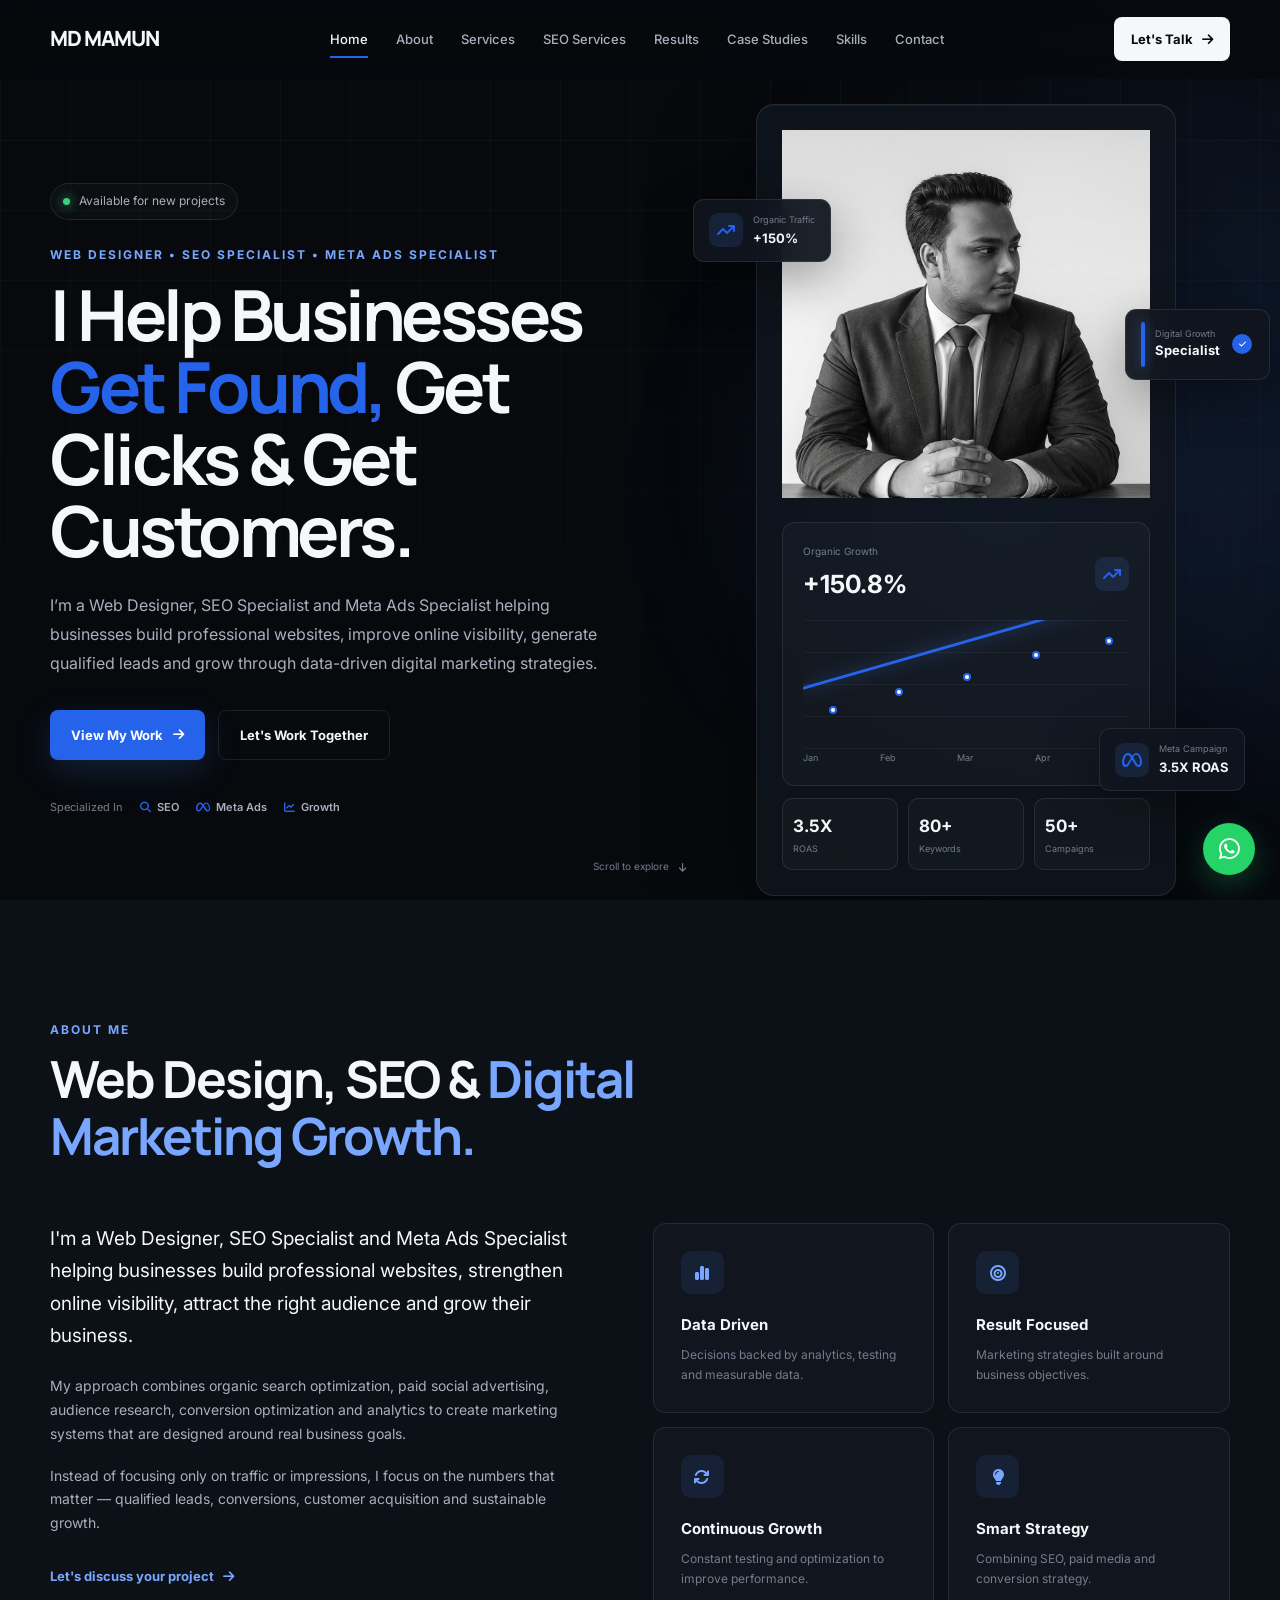
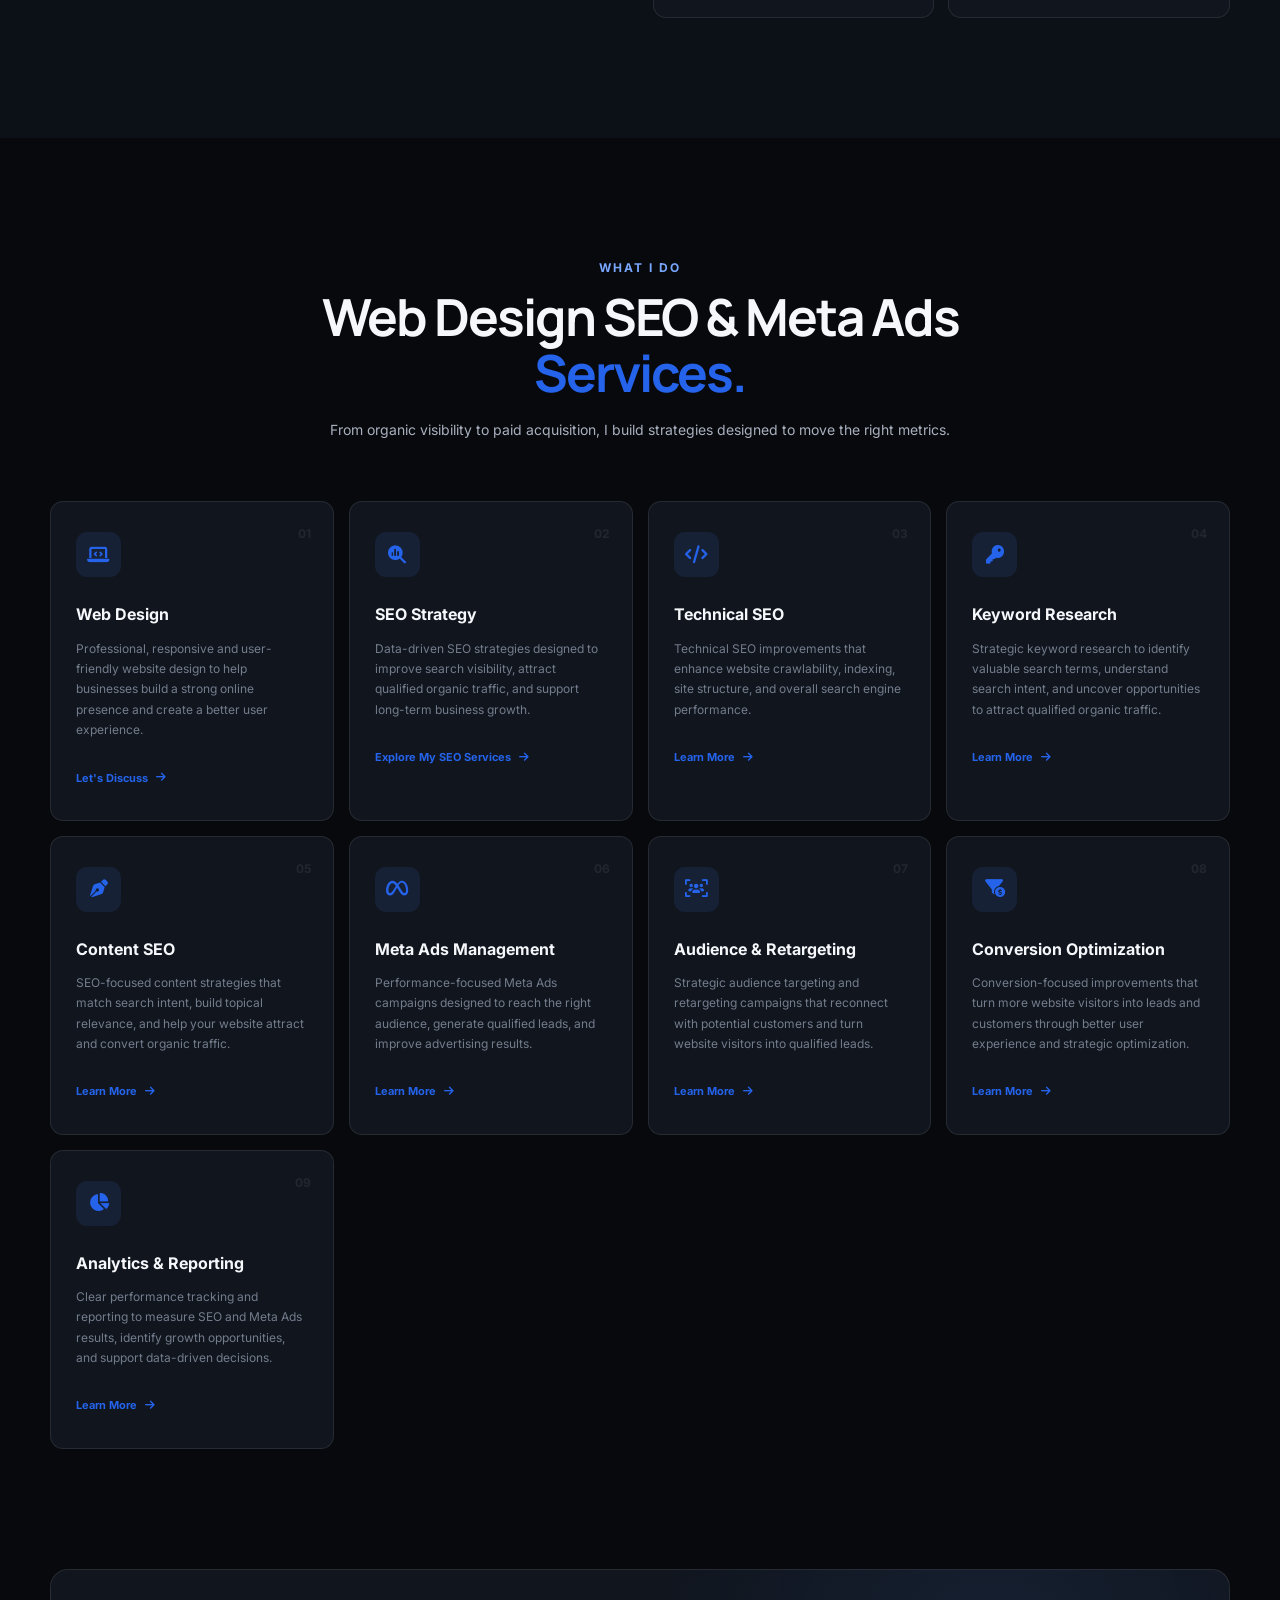
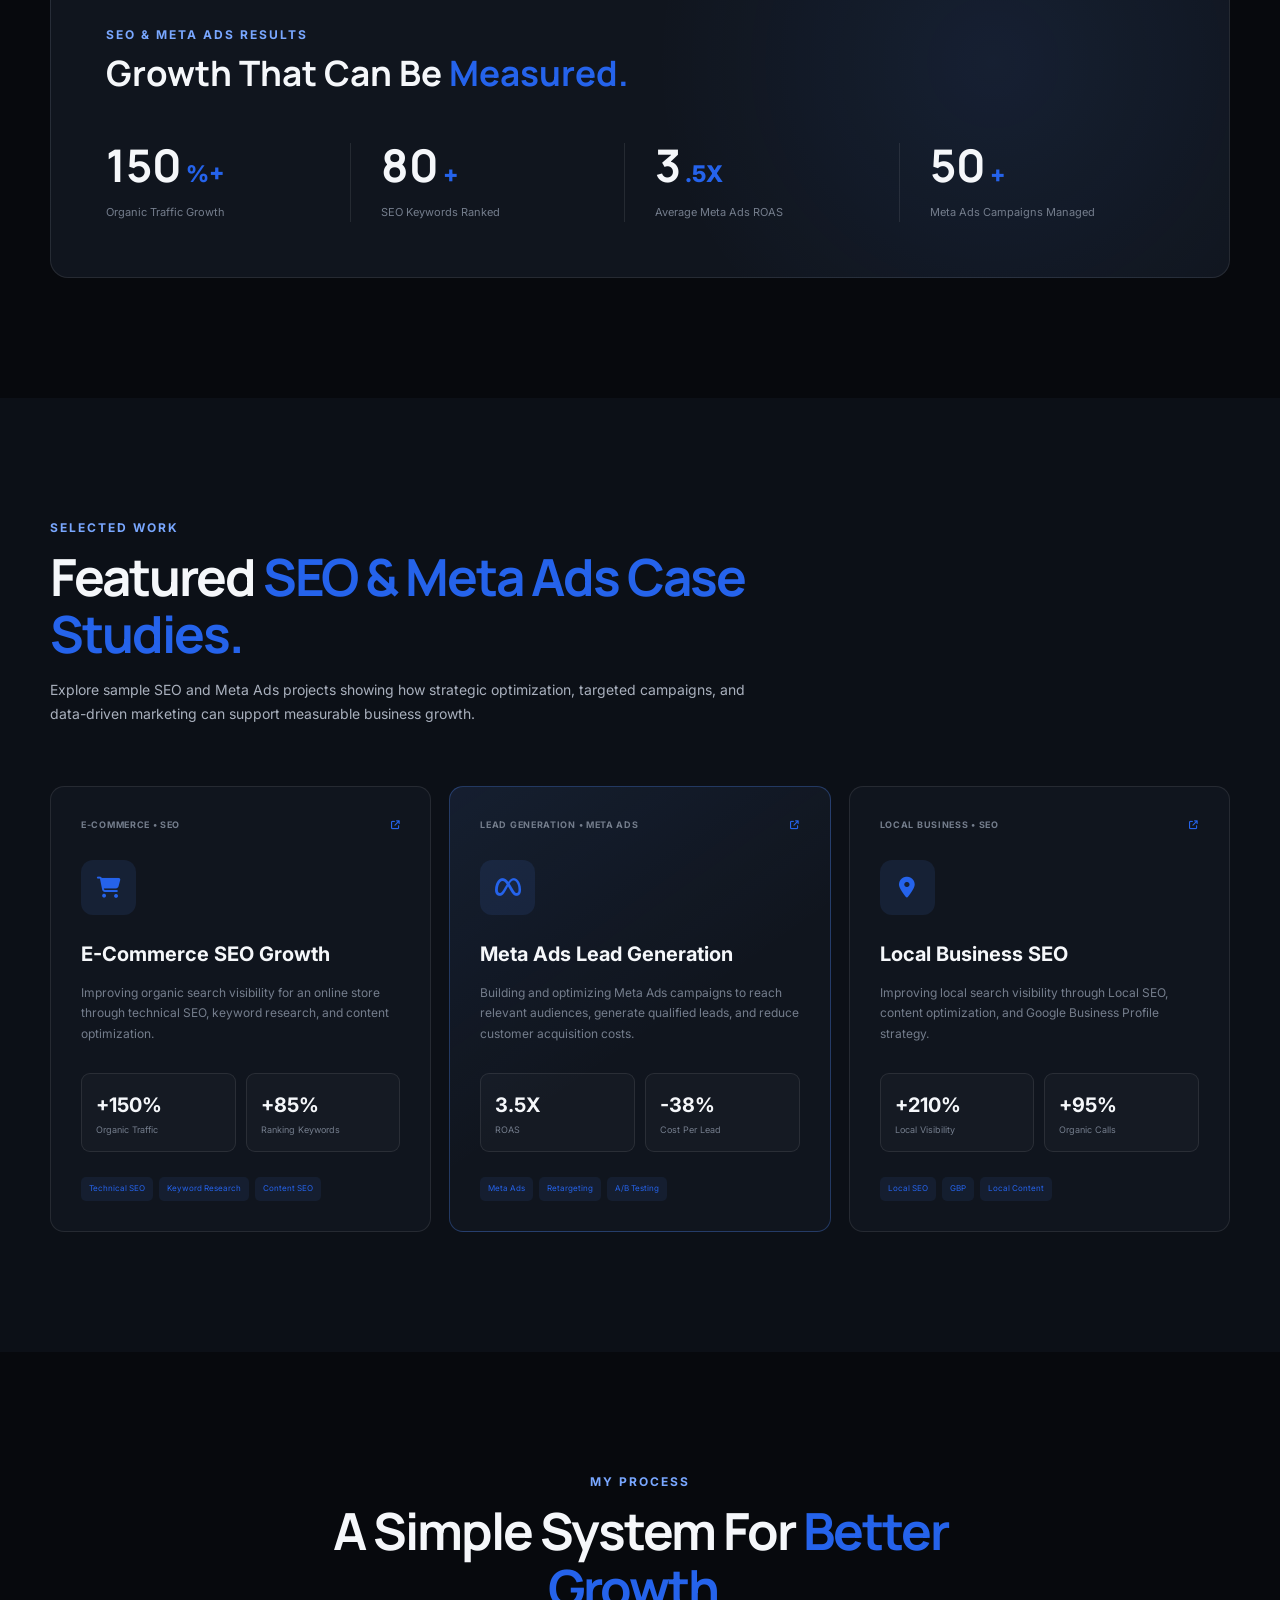
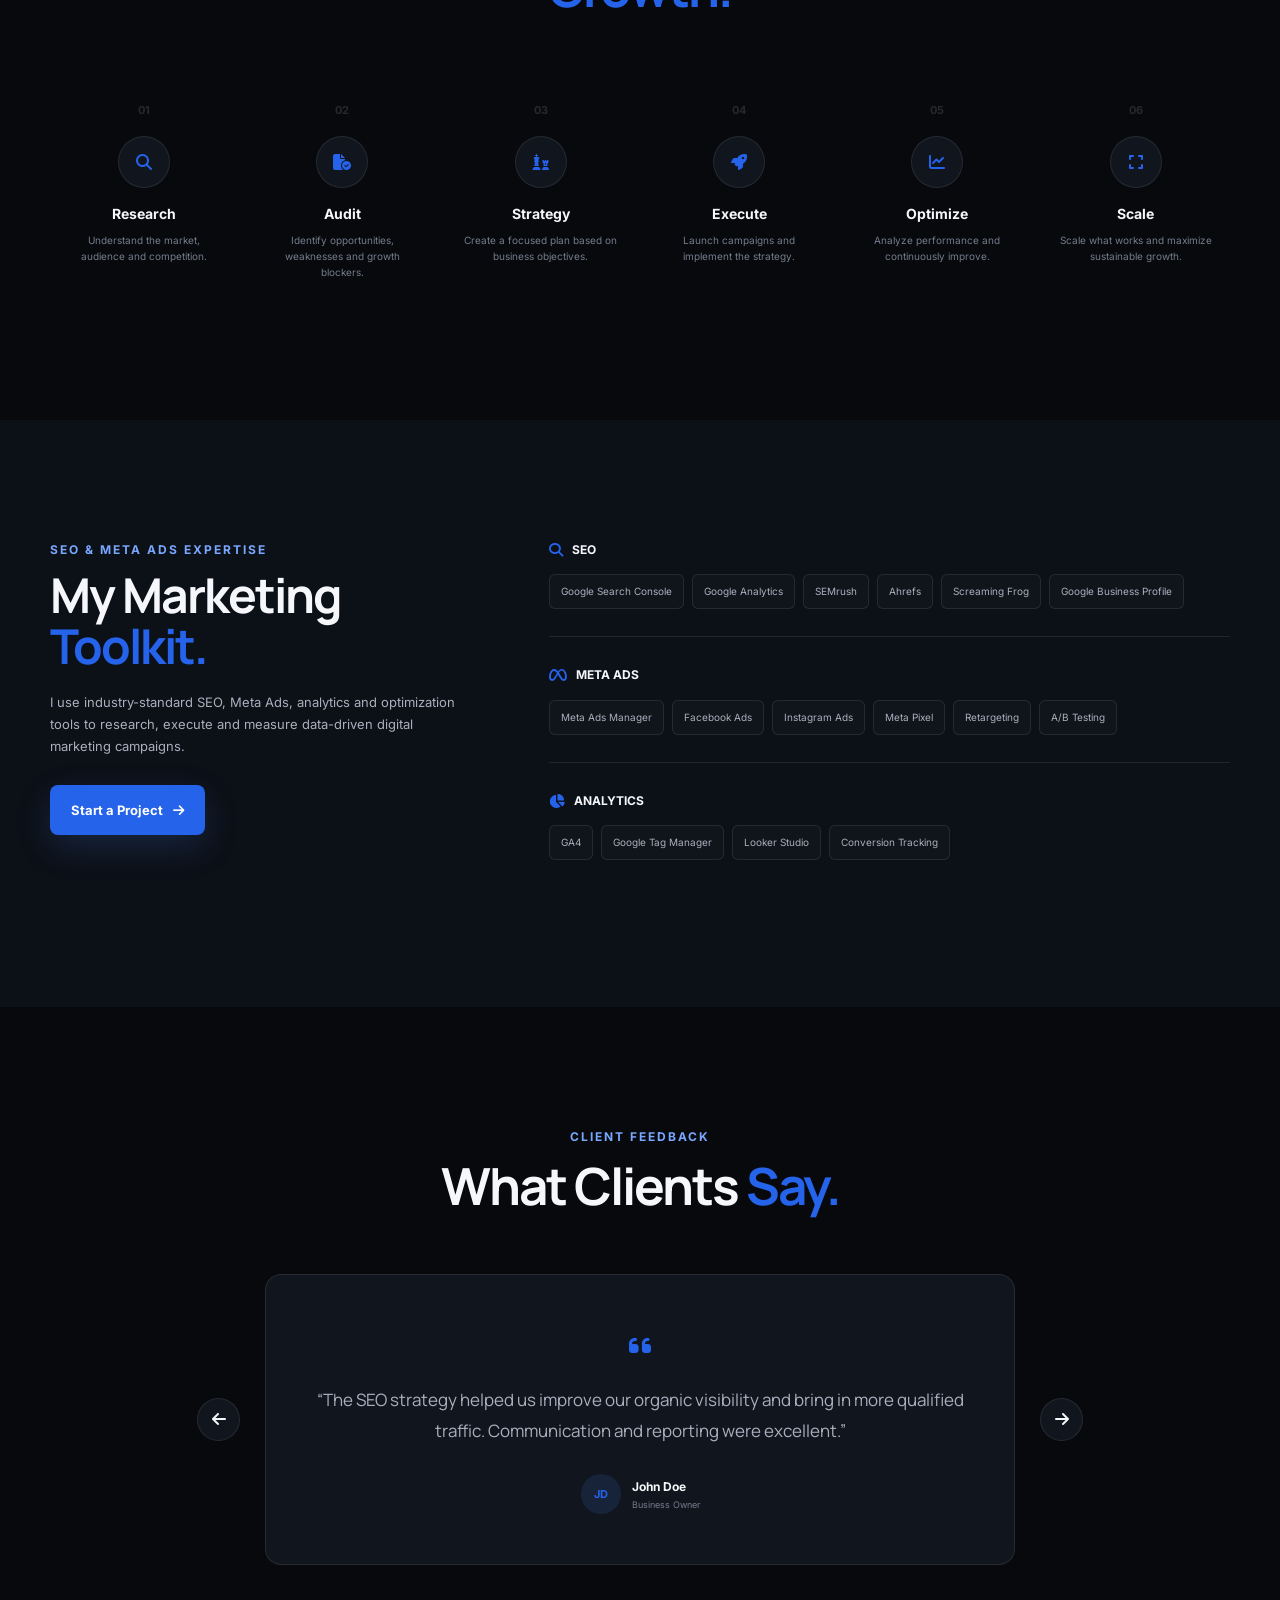
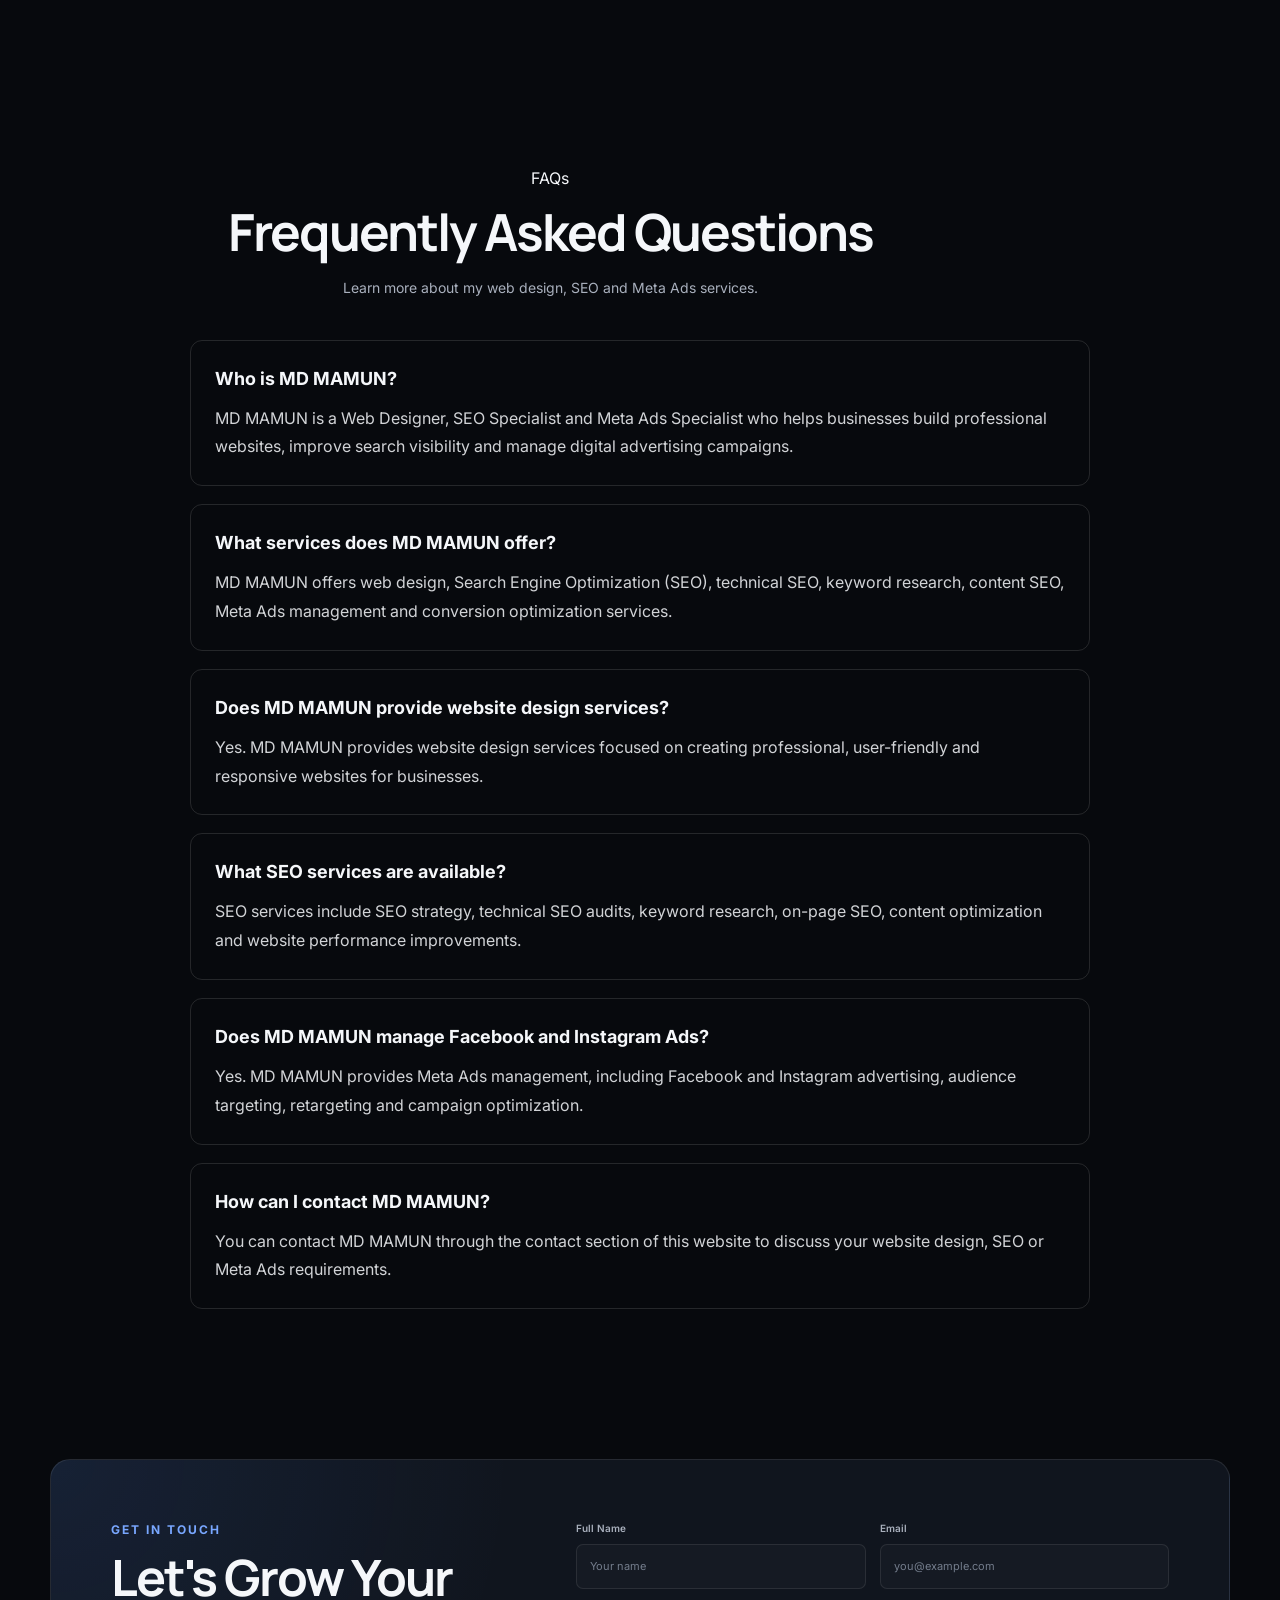
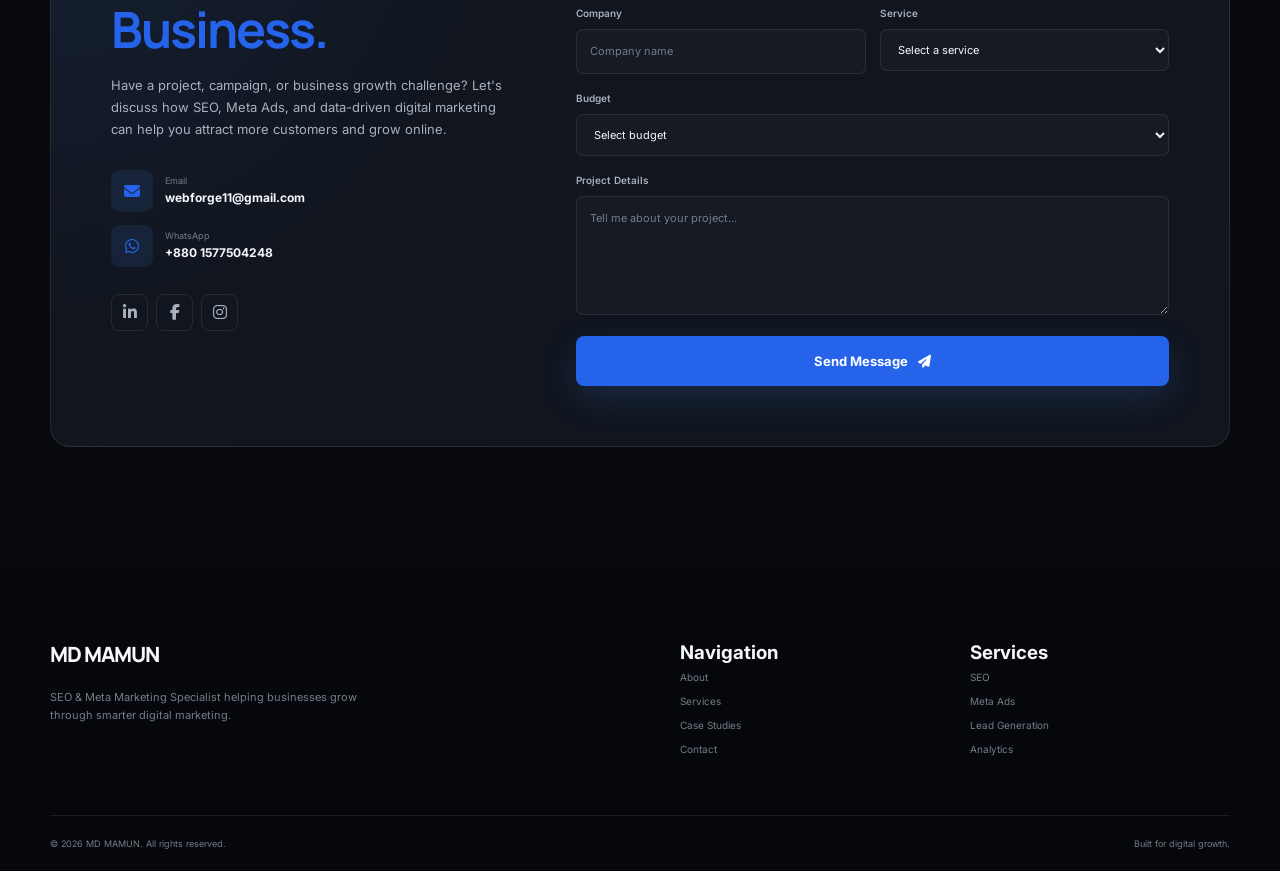
==== index.html @ e3e2aab5 "Update Open Graph Title and Description" ====
<!DOCTYPE html>
<html lang="en">
<head>
    <meta charset="UTF-8">

    <meta name="viewport" content="width=device-width, initial-scale=1.0">
    <link rel="icon" type="image/png" href="favicon.png">
    <meta name="google-site-verification" content="KNHHHYwAVSBhJKQnKTxl7Nmrk8_cVg8RtViOm_LyVMg" />

   <title>MD MAMUN | Web Designer, SEO & Meta Ads Specialist</title>

<meta name="description" content="MD MAMUN is a Web Designer, SEO Specialist and Meta Ads Specialist helping businesses build professional websites, improve search visibility, generate qualified leads and grow through digital marketing.">
    <meta name="keywords"
        content="SEO Specialist, Meta Marketing Specialist, SEO Expert, Meta Ads, Facebook Ads, Digital Marketing, Bangladesh">

    <meta name="author" content="MD MAMUN">
    <meta name="robots" content="index, follow">

    <meta property="og:title" content="MD MAMUN | Web Designer, SEO & Meta Ads Specialist">

<meta property="og:description"
    content="MD MAMUN helps businesses build professional websites, improve search visibility, generate qualified leads and grow through SEO and Meta Ads.">
    <meta property="og:type" content="website">
    <meta property="og:image"
    content="https://my-portfolio.webforge11.workers.dev/My%20Image.jpeg">
    <meta property="og:url" content="https://my-portfolio.webforge11.workers.dev/">

    <link rel="preconnect" href="https://fonts.googleapis.com">
<link rel="preconnect" href="https://fonts.gstatic.com" crossorigin>

<link rel="stylesheet"
      href="https://cdnjs.cloudflare.com/ajax/libs/font-awesome/6.5.2/css/all.min.css">

    
<link rel="canonical" href="https://my-portfolio.webforge11.workers.dev/">



<link rel="preload"
      href="https://fonts.googleapis.com/css2?family=Inter:wght@400;500;600;700;800&family=Manrope:wght@400;500;600;700;800&display=swap"
      as="style"
      onload="this.onload=null;this.rel='stylesheet'">

<noscript>
    <link rel="stylesheet"
          href="https://fonts.googleapis.com/css2?family=Inter:wght@400;500;600;700;800&family=Manrope:wght@400;500;600;700;800&display=swap">
</noscript> 

    <link rel="stylesheet" href="style.css">
   <script type="application/ld+json">
{
  "@context": "https://schema.org",
  "@type": "Person",
  "@id": "https://my-portfolio.webforge11.workers.dev/#person",
  "name": "MD MAMUN",
  "url": "https://my-portfolio.webforge11.workers.dev/",
  "image": "https://my-portfolio.webforge11.workers.dev/My%20Image.jpeg",
  "jobTitle": [
    "Web Designer",
    "SEO Specialist",
    "Meta Ads Specialist"
  ],
  "description": "MD MAMUN is a Web Designer, SEO Specialist and Meta Ads Specialist helping businesses build professional websites, improve organic search visibility and grow through Meta advertising.",
  "knowsAbout": [
    "Web Design",
    "Website Development",
    "Search Engine Optimization",
    "Technical SEO",
    "Keyword Research",
    "Content SEO",
    "Meta Ads",
    "Facebook Advertising",
    "Instagram Advertising",
    "Digital Marketing"
  ],
  "sameAs": [
    "https://www.linkedin.com/in/md-mamun-2603b63a6/",
    "https://www.facebook.com/share/1CVe4F1av1/",
    "https://www.instagram.com/webforge11/"
  ]
}
</script>

    <!-- Google tag (gtag.js) -->
<script async src="https://www.googletagmanager.com/gtag/js?id=G-RNDS5J6CTK"></script>
<script>
  window.dataLayer = window.dataLayer || [];
  function gtag(){dataLayer.push(arguments);}
  gtag('js', new Date());

  gtag('config', 'G-RNDS5J6CTK');
</script>

    
<script type="application/ld+json">
{
  "@context": "https://schema.org",
  "@type": "FAQPage",
  "mainEntity": [
    {
      "@type": "Question",
      "name": "Who is MD MAMUN?",
      "acceptedAnswer": {
        "@type": "Answer",
        "text": "MD MAMUN is a Web Designer, SEO Specialist and Meta Ads Specialist who helps businesses build professional websites, improve search visibility and manage digital advertising campaigns."
      }
    },
    {
      "@type": "Question",
      "name": "What services does MD MAMUN offer?",
      "acceptedAnswer": {
        "@type": "Answer",
        "text": "MD MAMUN offers web design, Search Engine Optimization (SEO), technical SEO, keyword research, content SEO, Meta Ads management and conversion optimization services."
      }
    },
    {
      "@type": "Question",
      "name": "Does MD MAMUN provide website design services?",
      "acceptedAnswer": {
        "@type": "Answer",
        "text": "Yes. MD MAMUN provides website design services focused on creating professional, user-friendly and responsive websites for businesses."
      }
    },
    {
      "@type": "Question",
      "name": "What SEO services are available?",
      "acceptedAnswer": {
        "@type": "Answer",
        "text": "SEO services include SEO strategy, technical SEO audits, keyword research, on-page SEO, content optimization and website performance improvements."
      }
    },
    {
      "@type": "Question",
      "name": "Does MD MAMUN manage Facebook and Instagram Ads?",
      "acceptedAnswer": {
        "@type": "Answer",
        "text": "Yes. MD MAMUN provides Meta Ads management, including Facebook and Instagram advertising, audience targeting, retargeting and campaign optimization."
      }
    },
    {
      "@type": "Question",
      "name": "How can I contact MD MAMUN?",
      "acceptedAnswer": {
        "@type": "Answer",
        "text": "You can contact MD MAMUN through the contact section of this website to discuss your website design, SEO or Meta Ads requirements."
      }
    }
  ]
}
</script>






</head>

<body>

    <!-- ================= HEADER ================= -->

    <header class="header" id="header">

        <div class="container nav-container">

            <a href="#home" class="logo">
                <span></span>MD <span>MAMUN</span><span></span>
            </a>

           
<nav class="navbar" id="navbar">

    <a href="#home" class="nav-link active">Home</a>
    <a href="#about" class="nav-link">About</a>
    <a href="#services" class="nav-link">Services</a>
    <a href="/seo-services" class="nav-link">SEO Services</a>
    <a href="#results" class="nav-link">Results</a>
    <a href="#case-studies" class="nav-link">Case Studies</a>
    <a href="#skills" class="nav-link">Skills</a>
    <a href="#contact" class="nav-link">Contact</a>

</nav>


            <a href="#contact" class="nav-btn">
                Let's Talk <i class="fa-solid fa-arrow-right"></i>
            </a>

            <button class="menu-toggle" id="menu-toggle" aria-label="Open menu">
                <i class="fa-solid fa-bars"></i>
            </button>

        </div>

    </header>


    <main>

        <!-- ================= HERO ================= -->

        <section class="hero" id="home">

            <div class="hero-grid"></div>

            <div class="container hero-container">

                <div class="hero-content">

                    <div class="availability">
                        <span class="status-dot"></span>
                        Available for new projects
                    </div>

                    <p class="hero-label">
    WEB DESIGNER • SEO SPECIALIST • META ADS SPECIALIST
</p>

                    <h1>
    I Help Businesses
    <span>Get Found,</span>
    Get Clicks & Get Customers.
</h1>

                    <p class="hero-description">
    I’m a Web Designer, SEO Specialist and Meta Ads Specialist
    helping businesses build professional websites, improve
    online visibility, generate qualified leads and grow through
    data-driven digital marketing strategies.
</p>
                    

                    <div class="hero-buttons">

                        <a href="#case-studies" class="btn btn-primary">
                            View My Work
                            <i class="fa-solid fa-arrow-right"></i>
                        </a>

                        <a href="#contact" class="btn btn-outline">
                            Let's Work Together
                        </a>

                    </div>

                    <div class="hero-trust">

                        <span>Specialized In</span>

                        <div>
                            <i class="fa-solid fa-magnifying-glass"></i>
                            SEO
                        </div>

                        <div>
                            <i class="fa-brands fa-meta"></i>
                            Meta Ads
                        </div>

                        <div>
                            <i class="fa-solid fa-chart-line"></i>
                            Growth
                        </div>

                    </div>

                </div>


                <!-- HERO CARD -->

                <div class="hero-visual">

                    <div class="profile-glow"></div>

                   <div class="profile-card">

    <!-- BIG PROFILE IMAGE -->
    <div class="big-profile-image">
       <img src="My Image.jpeg" alt="MD MAMUN - SEO Specialist and Meta Ads Expert">
</div>


   


    <!-- ORGANIC GROWTH CHART -->
   

                        <div class="chart-area">

                            <div class="chart-header">
                                <div>
                                    <small>Organic Growth</small>
                                    <strong>+150.8%</strong>
                                </div>

                                <span>
                                    <i class="fa-solid fa-arrow-trend-up"></i>
                                </span>
                            </div>

                            <div class="chart">

                                <div class="chart-line"></div>

                                <div class="chart-point point-1"></div>
                                <div class="chart-point point-2"></div>
                                <div class="chart-point point-3"></div>
                                <div class="chart-point point-4"></div>
                                <div class="chart-point point-5"></div>

                            </div>

                            <div class="chart-months">
                                <span>Jan</span>
                                <span>Feb</span>
                                <span>Mar</span>
                                <span>Apr</span>
                                <span>May</span>
                            </div>

                        </div>

                        <div class="mini-stats">

                            <div>
                                <strong>3.5X</strong>
                                <span>ROAS</span>
                            </div>

                            <div>
                                <strong>80+</strong>
                                <span>Keywords</span>
                            </div>

                            <div>
                                <strong>50+</strong>
                                <span>Campaigns</span>
                            </div>

                        </div>

                    </div>


                    <div class="floating-card floating-one">

                        <div class="floating-icon">
                            <i class="fa-solid fa-arrow-trend-up"></i>
                        </div>

                        <div>
                            <small>Organic Traffic</small>
                            <strong>+150%</strong>
                        </div>

                    </div>

                    <div class="floating-card floating-growth">

    <div class="growth-line"></div>

    <div>
        <small>Digital Growth</small>
        <strong>Specialist</strong>
    </div>

    <div class="verified">
        <i class="fa-solid fa-check"></i>
    </div>

</div>


                    <div class="floating-card floating-two">

                        <div class="meta-icon">
                            <i class="fa-brands fa-meta"></i>
                        </div>

                        <div>
                            <small>Meta Campaign</small>
                            <strong>3.5X ROAS</strong>
                        </div>

                    </div>

                </div>

            </div>

            <div class="scroll-down">
                <span>Scroll to explore</span>
                <i class="fa-solid fa-arrow-down"></i>
            </div>

        </section>


        <!-- ================= ABOUT ================= -->

        <section class="section about" id="about">

            <div class="container">

                <div class="section-heading">

                    <p class="section-label">ABOUT ME</p>

                    <h2>
   Web Design, SEO &
<span>Digital Marketing Growth.</span>
</h2>

                </div>


                <div class="about-grid">

                    <div class="about-text">

                        <p class="lead">
    I'm a Web Designer, SEO Specialist and Meta Ads Specialist
    helping businesses build professional websites, strengthen
    online visibility, attract the right audience and grow their business.
</p>

                        <p>
                            My approach combines organic search optimization,
                            paid social advertising, audience research, conversion
                            optimization and analytics to create marketing systems
                            that are designed around real business goals.
                        </p>

                        <p>
                            Instead of focusing only on traffic or impressions,
                            I focus on the numbers that matter — qualified leads,
                            conversions, customer acquisition and sustainable growth.
                        </p>

                        <a href="#contact" class="text-link">
                            Let's discuss your project
                            <i class="fa-solid fa-arrow-right"></i>
                        </a>

                    </div>


                    <div class="about-cards">

                        <div class="about-card">
                            <div class="about-icon">
                                <i class="fa-solid fa-chart-simple"></i>
                            </div>
                            <h3>Data Driven</h3>
                            <p>
                                Decisions backed by analytics, testing and measurable data.
                            </p>
                        </div>

                        <div class="about-card">
                            <div class="about-icon">
                                <i class="fa-solid fa-bullseye"></i>
                            </div>
                            <h3>Result Focused</h3>
                            <p>
                                Marketing strategies built around business objectives.
                            </p>
                        </div>

                        <div class="about-card">
                            <div class="about-icon">
                                <i class="fa-solid fa-arrows-rotate"></i>
                            </div>
                            <h3>Continuous Growth</h3>
                            <p>
                                Constant testing and optimization to improve performance.
                            </p>
                        </div>

                        <div class="about-card">
                            <div class="about-icon">
                                <i class="fa-solid fa-lightbulb"></i>
                            </div>
                            <h3>Smart Strategy</h3>
                            <p>
                                Combining SEO, paid media and conversion strategy.
                            </p>
                        </div>

                    </div>

                </div>

            </div>

        </section>


        <!-- ================= SERVICES ================= -->

        <section class="section services" id="services">

            <div class="container">

                <div class="section-heading center">

                    <p class="section-label">WHAT I DO</p>

                    <h2>
    Web Design SEO & Meta Ads
    <span>Services.</span>
</h2>

                    <p>
                        From organic visibility to paid acquisition,
                        I build strategies designed to move the right metrics.
                    </p>

                </div>

                 <div class="services-grid">
<div class="service-card">

    <span class="service-number">01</span>

    <div class="service-icon">
        <i class="fa-solid fa-laptop-code"></i>
    </div>

    <h3>Web Design</h3>

    <p>
        Professional, responsive and user-friendly website
        design to help businesses build a strong online presence
        and create a better user experience.
    </p>

    <a href="#contact">
        Let's Discuss <i class="fa-solid fa-arrow-right"></i>
    </a>

</div>


                    <div class="service-card">

                        <span class="service-number">02</span>

                        <div class="service-icon">
                            <i class="fa-solid fa-magnifying-glass-chart"></i>
                        </div>

                        <h3>SEO Strategy</h3>

                        <p>
                            Data-driven SEO strategies designed to improve search visibility,
    attract qualified organic traffic, and support long-term business growth.
                        </p>

                        
<a href="/seo-services">
    Explore My SEO Services
    <i class="fa-solid fa-arrow-right" aria-hidden="true"></i>
</a>

                    </div>


                    <div class="service-card">

                        <span class="service-number">03</span>

                        <div class="service-icon">
                            <i class="fa-solid fa-code"></i>
                        </div>

                        <h3>Technical SEO</h3>

                        <p>
                            Technical SEO improvements that enhance website crawlability, indexing,
    site structure, and overall search engine performance.
                        </p>

                        <a href="#contact">
                            Learn More <i class="fa-solid fa-arrow-right"></i>
                        </a>

                    </div>


                    <div class="service-card">

                        <span class="service-number">04</span>

                        <div class="service-icon">
                            <i class="fa-solid fa-key"></i>
                        </div>

                        <h3>Keyword Research</h3>

                        <p>
                           Strategic keyword research to identify valuable search terms,
    understand search intent, and uncover opportunities to attract qualified
    organic traffic.
                        </p>

                        <a href="#contact">
                            Learn More <i class="fa-solid fa-arrow-right"></i>
                        </a>

                    </div>


                    <div class="service-card">

                        <span class="service-number">05</span>

                        <div class="service-icon">
                            <i class="fa-solid fa-pen-nib"></i>
                        </div>

                        <h3>Content SEO</h3>

                        <p>
                             SEO-focused content strategies that match search intent, build topical
    relevance, and help your website attract and convert organic traffic.
                        </p>

                        <a href="#contact">
                            Learn More <i class="fa-solid fa-arrow-right"></i>
                        </a>

                    </div>


                    <div class="service-card">

                        <span class="service-number">06</span>

                        <div class="service-icon">
                            <i class="fa-brands fa-meta"></i>
                        </div>

                        <h3>Meta Ads Management</h3>

                        <p>
                            Performance-focused Meta Ads campaigns designed to reach the right
    audience, generate qualified leads, and improve advertising results.
                        </p>

                        <a href="#contact">
                            Learn More <i class="fa-solid fa-arrow-right"></i>
                        </a>

                    </div>


                    <div class="service-card">

                        <span class="service-number">07</span>

                        <div class="service-icon">
                            <i class="fa-solid fa-users-viewfinder"></i>
                        </div>

                        <h3>Audience & Retargeting</h3>

                        <p>
                           Strategic audience targeting and retargeting campaigns that reconnect
    with potential customers and turn website visitors into qualified leads.
                        </p>

                        <a href="#contact">
                            Learn More <i class="fa-solid fa-arrow-right"></i>
                        </a>

                    </div>


                    <div class="service-card">

                        <span class="service-number">08</span>

                        <div class="service-icon">
                            <i class="fa-solid fa-filter-circle-dollar"></i>
                        </div>

                        <h3>Conversion Optimization</h3>

                        <p>
                            Conversion-focused improvements that turn more website visitors into
    leads and customers through better user experience and strategic optimization.
                        </p>

                        <a href="#contact">
                            Learn More <i class="fa-solid fa-arrow-right"></i>
                        </a>

                    </div>


                    <div class="service-card">

                        <span class="service-number">09</span>

                        <div class="service-icon">
                            <i class="fa-solid fa-chart-pie"></i>
                        </div>

                        <h3>Analytics & Reporting</h3>

                        <p>
                            Clear performance tracking and reporting to measure SEO and Meta Ads
    results, identify growth opportunities, and support data-driven decisions.
                        </p>

                        <a href="#contact">
                            Learn More <i class="fa-solid fa-arrow-right"></i>
                        </a>

                    </div>

                </div>

            </div>

        </section>


        <!-- ================= RESULTS ================= -->

<section class="section results" id="results">

    <div class="container">

        <div class="results-box">

            <div class="results-heading">

                <p class="section-label">SEO & META ADS RESULTS</p>

                <h2>
                    Growth That Can Be
                    <span>Measured.</span>
                </h2>

            </div>


            <div class="stats-grid">

                <div class="stat">
                    <strong class="counter" data-target="150">0</strong>
                    <span>%+</span>
                    <p>Organic Traffic Growth</p>
                </div>

                <div class="stat">
                    <strong class="counter" data-target="80">0</strong>
                    <span>+</span>
                    <p>SEO Keywords Ranked</p>
                </div>

                <div class="stat">
                    <strong class="counter" data-target="3">0</strong>
                    <span>.5X</span>
                    <p>Average Meta Ads ROAS</p>
                </div>

                <div class="stat">
                    <strong class="counter" data-target="50">0</strong>
                    <span>+</span>
                    <p>Meta Ads Campaigns Managed</p>
                </div>

            </div>

        </div>

    </div>

</section>


       <!-- ================= CASE STUDIES ================= -->

<section class="section case-studies" id="case-studies">

    <div class="container">

        <div class="section-heading">

            <p class="section-label">SELECTED WORK</p>

            <h2>
                Featured
                <span>SEO & Meta Ads Case Studies.</span>
            </h2>

            <p>
                Explore sample SEO and Meta Ads projects showing how strategic
                optimization, targeted campaigns, and data-driven marketing
                can support measurable business growth.
            </p>

        </div>


        <div class="case-grid">

            <article class="case-card">

                <div class="case-top">
                    <span>E-COMMERCE • SEO</span>
                    <i class="fa-solid fa-arrow-up-right-from-square"></i>
                </div>

                <div class="case-icon">
                    <i class="fa-solid fa-cart-shopping"></i>
                </div>

                <h3>E-Commerce SEO Growth</h3>

                <p>
                    Improving organic search visibility for an online store
                    through technical SEO, keyword research, and content optimization.
                </p>

                <div class="case-result">
                    <div>
                        <strong>+150%</strong>
                        <span>Organic Traffic</span>
                    </div>

                    <div>
                        <strong>+85%</strong>
                        <span>Ranking Keywords</span>
                    </div>
                </div>

                <div class="case-tags">
                    <span>Technical SEO</span>
                    <span>Keyword Research</span>
                    <span>Content SEO</span>
                </div>

            </article>


            <article class="case-card featured-case">

                <div class="case-top">
                    <span>LEAD GENERATION • META ADS</span>
                    <i class="fa-solid fa-arrow-up-right-from-square"></i>
                </div>

                <div class="case-icon">
                    <i class="fa-brands fa-meta"></i>
                </div>

                <h3>Meta Ads Lead Generation</h3>

                <p>
                    Building and optimizing Meta Ads campaigns to reach
                    relevant audiences, generate qualified leads, and reduce
                    customer acquisition costs.
                </p>

                <div class="case-result">
                    <div>
                        <strong>3.5X</strong>
                        <span>ROAS</span>
                    </div>

                    <div>
                        <strong>-38%</strong>
                        <span>Cost Per Lead</span>
                    </div>
                </div>

                <div class="case-tags">
                    <span>Meta Ads</span>
                    <span>Retargeting</span>
                    <span>A/B Testing</span>
                </div>

            </article>


            <article class="case-card">

                <div class="case-top">
                    <span>LOCAL BUSINESS • SEO</span>
                    <i class="fa-solid fa-arrow-up-right-from-square"></i>
                </div>

                <div class="case-icon">
                    <i class="fa-solid fa-location-dot"></i>
                </div>

                <h3>Local Business SEO</h3>

                <p>
                    Improving local search visibility through Local SEO,
                    content optimization, and Google Business Profile strategy.
                </p>

                <div class="case-result">
                    <div>
                        <strong>+210%</strong>
                        <span>Local Visibility</span>
                    </div>

                    <div>
                        <strong>+95%</strong>
                        <span>Organic Calls</span>
                    </div>
                </div>

                <div class="case-tags">
                    <span>Local SEO</span>
                    <span>GBP</span>
                    <span>Local Content</span>
                </div>

            </article>

        </div>

    </div>

</section>

        <!-- ================= PROCESS ================= -->

        <section class="section process">

            <div class="container">

                <div class="section-heading center">

                    <p class="section-label">MY PROCESS</p>

                    <h2>
                        A Simple System For
                        <span>Better Growth.</span>
                    </h2>

                </div>


                <div class="process-grid">

                    <div class="process-item">
                        <span>01</span>
                        <div class="process-icon">
                            <i class="fa-solid fa-magnifying-glass"></i>
                        </div>
                        <h3>Research</h3>
                        <p>Understand the market, audience and competition.</p>
                    </div>

                    <div class="process-item">
                        <span>02</span>
                        <div class="process-icon">
                            <i class="fa-solid fa-file-circle-check"></i>
                        </div>
                        <h3>Audit</h3>
                        <p>Identify opportunities, weaknesses and growth blockers.</p>
                    </div>

                    <div class="process-item">
                        <span>03</span>
                        <div class="process-icon">
                            <i class="fa-solid fa-chess"></i>
                        </div>
                        <h3>Strategy</h3>
                        <p>Create a focused plan based on business objectives.</p>
                    </div>

                    <div class="process-item">
                        <span>04</span>
                        <div class="process-icon">
                            <i class="fa-solid fa-rocket"></i>
                        </div>
                        <h3>Execute</h3>
                        <p>Launch campaigns and implement the strategy.</p>
                    </div>

                    <div class="process-item">
                        <span>05</span>
                        <div class="process-icon">
                            <i class="fa-solid fa-chart-line"></i>
                        </div>
                        <h3>Optimize</h3>
                        <p>Analyze performance and continuously improve.</p>
                    </div>

                    <div class="process-item">
                        <span>06</span>
                        <div class="process-icon">
                            <i class="fa-solid fa-expand"></i>
                        </div>
                        <h3>Scale</h3>
                        <p>Scale what works and maximize sustainable growth.</p>
                    </div>

                </div>

            </div>

        </section>


       <!-- ================= SKILLS ================= -->

<section class="section skills" id="skills">

    <div class="container">

        <div class="skills-grid">

            <div class="skills-content">

                <p class="section-label">SEO & META ADS EXPERTISE</p>

                <h2>
                    My Marketing
                    <span>Toolkit.</span>
                </h2>

                <p>
                    I use industry-standard SEO, Meta Ads, analytics and
                    optimization tools to research, execute and measure
                    data-driven digital marketing campaigns.
                </p>

                <a href="#contact" class="btn btn-primary">
                    Start a Project
                    <i class="fa-solid fa-arrow-right"></i>
                </a>

            </div>


            <div class="tools">

                <div class="tool-group">

                    <h3>
                        <i class="fa-solid fa-magnifying-glass"></i>
                        SEO
                    </h3>

                    <div class="tool-list">
                        <span>Google Search Console</span>
                        <span>Google Analytics</span>
                        <span>SEMrush</span>
                        <span>Ahrefs</span>
                        <span>Screaming Frog</span>
                        <span>Google Business Profile</span>
                    </div>

                </div>


                <div class="tool-group">

                    <h3>
                        <i class="fa-brands fa-meta"></i>
                        META ADS
                    </h3>

                    <div class="tool-list">
                        <span>Meta Ads Manager</span>
                        <span>Facebook Ads</span>
                        <span>Instagram Ads</span>
                        <span>Meta Pixel</span>
                        <span>Retargeting</span>
                        <span>A/B Testing</span>
                    </div>

                </div>


                <div class="tool-group">

                    <h3>
                        <i class="fa-solid fa-chart-pie"></i>
                        ANALYTICS
                    </h3>

                    <div class="tool-list">
                        <span>GA4</span>
                        <span>Google Tag Manager</span>
                        <span>Looker Studio</span>
                        <span>Conversion Tracking</span>
                    </div>

                </div>

            </div>

        </div>

    </div>

</section>


        <!-- ================= TESTIMONIALS ================= -->

        <section class="section testimonials">

            <div class="container">

                <div class="section-heading center">

                    <p class="section-label">CLIENT FEEDBACK</p>

                    <h2>
                        What Clients
                        <span>Say.</span>
                    </h2>

                </div>


                <div class="testimonial-wrapper">

                   <button class="testimonial-btn prev" id="prevTestimonial" aria-label="Previous testimonial">
                        <i class="fa-solid fa-arrow-left"></i>
                    </button>

                    <div class="testimonial">

                        <div class="quote">
                            <i class="fa-solid fa-quote-left"></i>
                        </div>

                        <p id="testimonialText">
                            “The SEO strategy helped us improve our organic visibility
                            and bring in more qualified traffic. Communication and
                            reporting were excellent.”
                        </p>

                        <div class="client">

                            <div class="client-avatar">
                                JD
                            </div>

                            <div>
                                <strong id="clientName">John Doe</strong>
                                <span id="clientRole">Business Owner</span>
                            </div>

                        </div>

                    </div>

                    <button class="testimonial-btn next" id="nextTestimonial" aria-label="Next testimonial">
                        <i class="fa-solid fa-arrow-right"></i>
                    </button>

                </div>

            </div>

        </section>

        
<!-- FAQ Section -->
<section class="faq-section" id="faq">
  <div class="section-container">
    <div class="section-heading">
      <span class="section-tag">FAQs</span>
      <h2>Frequently Asked Questions</h2>
      <p>Learn more about my web design, SEO and Meta Ads services.</p>
    </div>

    <div class="faq-list">

      <div class="faq-item">
        <h3>Who is MD MAMUN?</h3>
        <p>MD MAMUN is a Web Designer, SEO Specialist and Meta Ads Specialist who helps businesses build professional websites, improve search visibility and manage digital advertising campaigns.</p>
      </div>

      <div class="faq-item">
        <h3>What services does MD MAMUN offer?</h3>
        <p>MD MAMUN offers web design, Search Engine Optimization (SEO), technical SEO, keyword research, content SEO, Meta Ads management and conversion optimization services.</p>
      </div>

      <div class="faq-item">
        <h3>Does MD MAMUN provide website design services?</h3>
        <p>Yes. MD MAMUN provides website design services focused on creating professional, user-friendly and responsive websites for businesses.</p>
      </div>

      <div class="faq-item">
        <h3>What SEO services are available?</h3>
        <p>SEO services include SEO strategy, technical SEO audits, keyword research, on-page SEO, content optimization and website performance improvements.</p>
      </div>

      <div class="faq-item">
        <h3>Does MD MAMUN manage Facebook and Instagram Ads?</h3>
        <p>Yes. MD MAMUN provides Meta Ads management, including Facebook and Instagram advertising, audience targeting, retargeting and campaign optimization.</p>
      </div>

      <div class="faq-item">
        <h3>How can I contact MD MAMUN?</h3>
        <p>You can contact MD MAMUN through the contact section of this website to discuss your website design, SEO or Meta Ads requirements.</p>
      </div>

    </div>
  </div>
</section>



       <!-- ================= CONTACT ================= -->

<section class="section contact" id="contact">

    <div class="container">

        <div class="contact-box">

            <div class="contact-content">

                <p class="section-label">GET IN TOUCH</p>

                <h2>
                    Let's Grow Your
                    <span>Business.</span>
                </h2>

                <p>
                    Have a project, campaign, or business growth challenge?
                    Let's discuss how SEO, Meta Ads, and data-driven digital
                    marketing can help you attract more customers and grow online.
                </p>


                <div class="contact-info">

                    <a href="mailto:webforge11@gmail.com">

                        <div class="contact-icon">
                            <i class="fa-solid fa-envelope"></i>
                        </div>

                        <div>
                            <small>Email</small>
                            <strong>webforge11@gmail.com</strong>
                        </div>

                    </a>


                    <a href="https://wa.me/8801577504248"
                        target="_blank"
                        rel="noopener noreferrer">

                        <div class="contact-icon">
                            <i class="fa-brands fa-whatsapp"></i>
                        </div>

                        <div>
                            <small>WhatsApp</small>
                            <strong>+880 1577504248</strong>
                        </div>

                    </a>

                </div>


                <div class="social-links">

                    <a href="https://www.linkedin.com/in/md-mamun-2603b63a6?utm_source=share_via&utm_content=profile&utm_medium=member_android"
                        aria-label="LinkedIn"
                        target="_blank"
                        rel="noopener noreferrer">
                        <i class="fa-brands fa-linkedin-in"></i>
                    </a>

                    <a href="https://www.facebook.com/share/19gvWAkJgh/"
                        aria-label="Facebook"
                        target="_blank"
                        rel="noopener noreferrer">
                        <i class="fa-brands fa-facebook-f"></i>
                    </a>

                    <a href="https://www.instagram.com/webforge11?stkn=M3dqaGt1dnA3Y2to"
                        aria-label="Instagram"
                        target="_blank"
                        rel="noopener noreferrer">
                        <i class="fa-brands fa-instagram"></i>
                    </a>

                </div>

            </div>


            <form class="contact-form" id="contactForm">

                <div class="form-row">

                    <div class="form-group">
                        <label for="name">Full Name</label>
                        <input type="text" id="name"
                            placeholder="Your name" required>
                    </div>

                    <div class="form-group">
                        <label for="email">Email</label>
                        <input type="email" id="email"
                            placeholder="you@example.com" required>
                    </div>

                </div>


                <div class="form-row">

                    <div class="form-group">
                        <label for="company">Company</label>
                        <input type="text" id="company"
                            placeholder="Company name">
                    </div>

                    <div class="form-group">

                        <label for="service">Service</label>

                        <select id="service">

                            <option value="">Select a service</option>
                            <option>SEO Strategy</option>
                            <option>Technical SEO</option>
                            <option>Meta Ads</option>
                            <option>Lead Generation</option>
                            <option>Local SEO</option>
                            <option>Other</option>

                        </select>

                    </div>

                </div>


                <div class="form-group">

                    <label for="budget">Budget</label>

                    <select id="budget">

                        <option value="">Select budget</option>
                        <option>$100 - $500</option>
                        <option>$500 - $1,000</option>
                        <option>$1,000 - $3,000</option>
                        <option>$3,000+</option>

                    </select>

                </div>


                <div class="form-group">

                    <label for="message">Project Details</label>

                    <textarea id="message"
                        placeholder="Tell me about your project..."
                        rows="5" required></textarea>

                </div>


                <button type="submit" class="btn btn-primary submit-btn">

                    Send Message
                    <i class="fa-solid fa-paper-plane"></i>

                </button>

                <p class="form-message" id="formMessage"></p>

            </form>

        </div>

    </div>

</section>

</main>


    <!-- ================= FOOTER ================= -->

    <footer class="footer">

        <div class="container footer-top">

            <div>

                <a href="#home" class="logo">
                    <span></span>MD <span>MAMUN</span><span></span>
                </a>

                <p>
                    SEO & Meta Marketing Specialist helping businesses
                    grow through smarter digital marketing.
                </p>

            </div>


            <div class="footer-links">

                <div>
                    <h3>Navigation</h3>
                    <a href="#about">About</a>
                    <a href="#services">Services</a>
                    <a href="#case-studies">Case Studies</a>
                    <a href="#contact">Contact</a>
                </div>

                <div>
                    <h3>Services</h3>
                    <a href="#services">SEO</a>
                    <a href="#services">Meta Ads</a>
                    <a href="#services">Lead Generation</a>
                    <a href="#services">Analytics</a>
                </div>

            </div>

        </div>


        <div class="container footer-bottom">

            <p>
                © <span id="year"></span> MD MAMUN. All rights reserved.
            </p>

            <p>
                Built for digital growth.
            </p>

        </div>

    </footer>


    <!-- ================= WHATSAPP ================= -->

    <a href="https://wa.me/8801577504248"
        target="_blank"
        class="whatsapp"
        aria-label="Chat on WhatsApp">

        <i class="fa-brands fa-whatsapp"></i>

    </a>


    <!-- BACK TO TOP -->

    <button class="back-top" id="backTop">
        <i class="fa-solid fa-arrow-up"></i>
    </button>


    <script src="script.js"></script>

</body>
</html>
---- style.css ----
:root {--bg:#07090d;--bg-light:#0c1017;--card:#10151e;--card-hover:#141b26;--text:#f5f7fa;--text-soft:#a9b0bd;--text-muted:#747d8c;--accent:#2563eb;--accent-light:#79a7ff;--border:rgba(255,255,255,0.09);--max-width:1180px;--transition:0.3s ease;} * {margin:0;padding:0;box-sizing:border-box;} html {scroll-behavior:smooth;} body {font-family:"Inter",sans-serif;background:var(--bg);color:var(--text);line-height:1.7;overflow-x:hidden;} body.no-scroll {overflow:hidden;} a {text-decoration:none;color:inherit;} button,input,textarea,select {font:inherit;} button {cursor:pointer;} img {max-width:100%;display:block;} .container {width:min(var(--max-width),calc(100% - 50px));margin:auto;} .section {padding:120px 0;} .header {position:fixed;top:0;left:0;width:100%;z-index:1000;background:rgba(7,9,13,0.7);backdrop-filter:blur(18px);border-bottom:1px solid transparent;transition:var(--transition);} .header.scrolled {background:rgba(7,9,13,0.95);border-bottom-color:var(--border);} .nav-container {height:78px;display:flex;align-items:center;justify-content:space-between;} .logo {font-family:"Manrope",sans-serif;font-size:21px;font-weight:800;letter-spacing:-1px;} .logo span {color:var(--accent);} .logo span:nth-child(2) {color:var(--text);} .navbar {display:flex;align-items:center;gap:28px;} .nav-link {position:relative;font-size:13px;font-weight:500;color:var(--text-soft);transition:var(--transition);} .nav-link:hover,.nav-link.active {color:var(--text);} .nav-link::after {content:"";position:absolute;left:0;bottom:-8px;width:0;height:2px;background:var(--accent);transition:var(--transition);} .nav-link:hover::after,.nav-link.active::after {width:100%;} .nav-btn {display:inline-flex;align-items:center;gap:9px;padding:11px 17px;background:var(--text);color:#07090d;border-radius:8px;font-size:13px;font-weight:700;transition:var(--transition);} .nav-btn:hover {transform:translateY(-2px);background:var(--accent);color:white;} .menu-toggle {display:none;background:none;border:none;color:var(--text);font-size:23px;} .hero {position:relative;min-height:100vh;display:flex;align-items:center;padding-top:100px;overflow:hidden;} .hero-grid {position:absolute;inset:0;background-image:linear-gradient(rgba(255,255,255,0.035) 1px,transparent 1px),linear-gradient(90deg,rgba(255,255,255,0.035) 1px,transparent 1px);background-size:70px 70px;mask-image:linear-gradient(to bottom,black,transparent);} .hero::before {content:"";position:absolute;width:650px;height:650px;right:-250px;top:100px;background:rgba(79,140,255,0.11);filter:blur(120px);border-radius:50%;} .hero-container {position:relative;display:grid;grid-template-columns:1.05fr 0.95fr;align-items:center;gap:70px;} .availability {display:inline-flex;align-items:center;gap:9px;padding:7px 12px;border:1px solid var(--border);background:rgba(255,255,255,0.025);border-radius:30px;color:var(--text-soft);font-size:12px;margin-bottom:25px;} .status-dot {width:7px;height:7px;border-radius:50%;background:#38d27b;box-shadow:0 0 12px #38d27b;} .hero-label,.section-label {color:var(--accent-light);font-size:12px;font-weight:700;letter-spacing:2px;} .hero h1 {max-width:750px;margin:14px 0 25px;font-family:"Manrope",sans-serif;font-size:clamp(43px,5.5vw,75px);line-height:1.02;letter-spacing:-3.5px;} .hero h1 span {color:var(--accent);} .hero-description {max-width:620px;color:var(--text-soft);font-size:16px;line-height:1.8;margin-bottom:32px;} .hero-buttons {display:flex;gap:13px;flex-wrap:wrap;} .btn {display:inline-flex;align-items:center;justify-content:center;gap:10px;min-height:50px;padding:0 21px;border-radius:8px;font-size:13px;font-weight:700;transition:var(--transition);} .btn-primary {background:var(--accent);color:white;box-shadow:0 12px 35px rgba(79,140,255,0.17);} .btn-primary:hover {transform:translateY(-3px);background:var(--accent-light);box-shadow:0 16px 40px rgba(79,140,255,0.27);} .btn-outline {border:1px solid var(--border);color:var(--text);} .btn-outline:hover {background:white;color:#07090d;} .hero-trust {display:flex;align-items:center;gap:17px;margin-top:38px;color:var(--text-muted);font-size:11px;} .hero-trust div {display:flex;align-items:center;gap:6px;color:var(--text-soft);font-weight:600;} .hero-trust i {color:var(--accent);} .hero-visual {position:relative;min-height:550px;display:flex;align-items:center;justify-content:center;} .profile-glow {position:absolute;width:340px;height:340px;background:rgba(79,140,255,0.17);filter:blur(90px);border-radius:50%;} .profile-card {position:relative;width:420px;padding:25px;border:1px solid var(--border);border-radius:18px;background:rgba(16,21,30,0.86);backdrop-filter:blur(20px);box-shadow:0 35px 100px rgba(0,0,0,0.4),inset 0 1px 0 rgba(255,255,255,0.05);animation:floating 6s ease-in-out infinite;} @keyframes floating {0%,100% {transform:translateY(0);} 50% {transform:translateY(-12px);}} .big-profile-image {width:100%;height:368px;overflow:hidden;margin-bottom:24px;border-radius:0;background:#11151c;} .big-profile-image img {width:100%;height:100%;display:block;object-fit:cover;object-position:center;} .profile-top p {font-size:11px;color:var(--text-muted);} .profile-top h3 {font-size:15px;} .verified {margin-left:auto;width:22px;height:22px;display:grid;place-items:center;border-radius:50%;background:var(--accent);font-size:10px;} .floating-growth {position:absolute;right:-40px;top:205px;min-width:145px;display:flex;align-items:center;gap:10px;padding:13px 15px;background:rgba(16,21,30,0.96);border:1px solid var(--border);border-radius:10px;box-shadow:0 15px 45px rgba(0,0,0,0.35);backdrop-filter:blur(15px);z-index:5;} .growth-line {width:4px;height:45px;flex-shrink:0;background:var(--accent);border-radius:10px;box-shadow:0 0 12px rgba(79,140,255,0.45);} .floating-growth small,.floating-growth strong {display:block;} .floating-growth small {color:var(--text-muted);font-size:10px;line-height:1.4;} .floating-growth strong {color:var(--text);font-size:14px;line-height:1.5;} .floating-growth .verified {width:20px;height:20px;display:grid;place-items:center;margin-left:2px;flex-shrink:0;background:var(--accent);color:white;border-radius:50%;font-size:8px;} .chart-area {padding:20px;border-radius:13px;background:rgba(255,255,255,0.025);border:1px solid var(--border);} .chart-header {display:flex;align-items:center;justify-content:space-between;} .chart-header small {display:block;color:var(--text-muted);font-size:10px;margin-bottom:3px;} .chart-header strong {font-size:25px;} .chart-header span {width:34px;height:34px;display:grid;place-items:center;border-radius:9px;background:rgba(79,140,255,0.12);color:var(--accent);} .chart {position:relative;height:130px;margin-top:15px;overflow:hidden;background:linear-gradient(rgba(255,255,255,0.045) 1px,transparent 1px);background-size:100% 32px;} .chart-line {position:absolute;left:0;bottom:20px;width:100%;height:90px;border-top:3px solid var(--accent);transform:skewY(-16deg);filter:drop-shadow(0 0 8px rgba(79,140,255,0.55));} .chart-point {position:absolute;width:8px;height:8px;border-radius:50%;background:white;border:2px solid var(--accent);z-index:2;} .point-1 {left:8%;bottom:36px;} .point-2 {left:28%;bottom:54px;} .point-3 {left:49%;bottom:69px;} .point-4 {left:70%;bottom:91px;} .point-5 {right:5%;bottom:105px;} .chart-months {display:flex;justify-content:space-between;color:var(--text-muted);font-size:9px;} .mini-stats {display:grid;grid-template-columns:repeat(3,1fr);gap:10px;margin-top:12px;} .mini-stats div {padding:13px 10px;background:rgba(255,255,255,0.025);border:1px solid var(--border);border-radius:10px;} .mini-stats strong,.mini-stats span {display:block;} .mini-stats strong {font-size:17px;} .mini-stats span {color:var(--text-muted);font-size:9px;} .floating-card {position:absolute;display:flex;align-items:center;gap:10px;padding:12px 15px;background:rgba(16,21,30,0.94);border:1px solid var(--border);border-radius:11px;box-shadow:0 15px 50px rgba(0,0,0,0.35);backdrop-filter:blur(15px);z-index:3;} .floating-one {top:95px;left:-10px;} .floating-two {right:-15px;bottom:105px;} .floating-icon,.meta-icon {width:34px;height:34px;display:grid;place-items:center;border-radius:9px;background:rgba(79,140,255,0.12);color:var(--accent);} .floating-card small,.floating-card strong {display:block;} .floating-card small {color:var(--text-muted);font-size:9px;} .floating-card strong {font-size:13px;} .scroll-down {position:absolute;left:50%;bottom:25px;transform:translateX(-50%);display:flex;align-items:center;gap:10px;color:var(--text-muted);font-size:10px;} .section-heading {max-width:720px;margin-bottom:60px;} .section-heading.center {margin-left:auto;margin-right:auto;text-align:center;} .section-heading h2 {margin-top:10px;font-family:"Manrope",sans-serif;font-size:clamp(34px,4vw,52px);line-height:1.1;letter-spacing:-2px;} .section-heading h2 span {color:var(--accent);} .section-heading>p:last-child {color:var(--text-soft);margin-top:17px;font-size:14px;} .about {background:var(--bg-light);} .about-grid {display:grid;grid-template-columns:0.95fr 1.05fr;gap:80px;align-items:start;} .about-text .lead {color:var(--text);font-size:19px;line-height:1.7;margin-bottom:22px;} .about-text p:not(.lead) {color:var(--text-soft);font-size:14px;margin-bottom:18px;} .text-link {display:inline-flex;align-items:center;gap:9px;margin-top:12px;color:var(--accent);font-size:13px;font-weight:700;} .text-link:hover i {transform:translateX(4px);} .text-link i {transition:var(--transition);} .about-cards {display:grid;grid-template-columns:repeat(2,1fr);gap:14px;} .about-card {padding:27px;background:var(--card);border:1px solid var(--border);border-radius:13px;transition:var(--transition);} .about-card:hover {transform:translateY(-5px);background:var(--card-hover);border-color:rgba(79,140,255,0.3);} .about-icon {width:43px;height:43px;display:grid;place-items:center;border-radius:10px;background:rgba(79,140,255,0.1);color:var(--accent);margin-bottom:18px;} .about-card h3 {font-size:15px;margin-bottom:7px;} .about-card p {color:var(--text-muted);font-size:12px;} .services-grid {display:grid;grid-template-columns:repeat(4,1fr);gap:15px;} .service-card {position:relative;padding:30px 25px;min-height:280px;background:var(--card);border:1px solid var(--border);border-radius:13px;overflow:hidden;transition:var(--transition);} .service-card:hover {transform:translateY(-7px);border-color:rgba(79,140,255,0.35);background:var(--card-hover);} .service-number {position:absolute;top:22px;right:22px;color:rgba(255,255,255,0.08);font-size:12px;font-weight:700;} .service-icon {width:45px;height:45px;display:grid;place-items:center;border-radius:11px;background:rgba(79,140,255,0.1);color:var(--accent);margin-bottom:24px;font-size:18px;} .service-card h3 {font-size:16px;margin-bottom:10px;} .service-card p {color:var(--text-muted);font-size:12px;line-height:1.7;margin-bottom:22px;} .service-card a {display:inline-flex;align-items:center;gap:8px;color:var(--accent);font-size:11px;font-weight:700;} .service-card a i {transition:var(--transition);} .service-card:hover a i {transform:translateX(4px);} .results {padding-top:0;} .results-box {padding:55px;border:1px solid var(--border);border-radius:18px;background:radial-gradient(circle at 80% 30%,rgba(79,140,255,0.09),transparent 35%),var(--card);} .results-heading {margin-bottom:50px;} .results-heading h2 {margin-top:8px;font-family:"Manrope",sans-serif;font-size:35px;line-height:1.15;} .results-heading h2 span {color:var(--accent);} .stats-grid {display:grid;grid-template-columns:repeat(4,1fr);gap:30px;} .stat {position:relative;padding-right:25px;border-right:1px solid var(--border);} .stat:last-child {border-right:none;} .stat strong {font-family:"Manrope",sans-serif;font-size:45px;line-height:1;} .stat>span {color:var(--accent);font-size:23px;font-weight:800;} .stat p {margin-top:9px;color:var(--text-muted);font-size:11px;} .case-studies {background:var(--bg-light);} .case-grid {display:grid;grid-template-columns:repeat(3,1fr);gap:18px;} .case-card {padding:30px;background:var(--card);border:1px solid var(--border);border-radius:14px;transition:var(--transition);} .case-card:hover {transform:translateY(-7px);border-color:rgba(79,140,255,0.35);} .featured-case {border-color:rgba(79,140,255,0.3);background:linear-gradient(145deg,rgba(79,140,255,0.08),transparent 55%),var(--card);} .case-top {display:flex;align-items:center;justify-content:space-between;color:var(--text-muted);font-size:9px;font-weight:700;letter-spacing:0.7px;} .case-top i {color:var(--accent);} .case-icon {width:55px;height:55px;display:grid;place-items:center;margin:28px 0 22px;border-radius:12px;background:rgba(79,140,255,0.1);color:var(--accent);font-size:21px;} .case-card h3 {font-size:20px;margin-bottom:12px;} .case-card>p {color:var(--text-muted);font-size:12px;min-height:65px;} .case-result {display:grid;grid-template-columns:1fr 1fr;gap:10px;margin:25px 0;} .case-result div {padding:14px;background:rgba(255,255,255,0.025);border:1px solid var(--border);border-radius:9px;} .case-result strong,.case-result span {display:block;} .case-result strong {font-size:20px;} .case-result span {color:var(--text-muted);font-size:9px;} .case-tags {display:flex;flex-wrap:wrap;gap:6px;} .case-tags span {padding:5px 8px;background:rgba(79,140,255,0.08);color:var(--accent);border-radius:5px;font-size:8px;} .process-grid {display:grid;grid-template-columns:repeat(6,1fr);gap:10px;} .process-item {position:relative;padding:20px 15px;text-align:center;} .process-item>span {color:rgba(255,255,255,0.13);font-size:11px;font-weight:700;} .process-icon {width:52px;height:52px;display:grid;place-items:center;margin:14px auto;border:1px solid var(--border);border-radius:50%;background:var(--card);color:var(--accent);} .process-item h3 {font-size:14px;margin-bottom:6px;} .process-item p {color:var(--text-muted);font-size:10px;line-height:1.6;} .skills {background:var(--bg-light);} .skills-grid {display:grid;grid-template-columns:0.75fr 1.25fr;gap:90px;} .skills-content h2 {margin:10px 0 20px;font-family:"Manrope",sans-serif;font-size:48px;line-height:1.05;letter-spacing:-2px;} .skills-content h2 span {color:var(--accent);} .skills-content>p:not(.section-label) {color:var(--text-soft);font-size:13px;margin-bottom:28px;} .tools {display:flex;flex-direction:column;gap:28px;} .tool-group {padding-bottom:27px;border-bottom:1px solid var(--border);} .tool-group:last-child {border-bottom:none;} .tool-group h3 {display:flex;align-items:center;gap:9px;font-size:12px;margin-bottom:14px;} .tool-group h3 i {color:var(--accent);font-size:14px;} .tool-list {display:flex;flex-wrap:wrap;gap:8px;} .tool-list span {padding:8px 11px;border:1px solid var(--border);border-radius:6px;background:rgba(255,255,255,0.02);color:var(--text-soft);font-size:10px;transition:var(--transition);} .tool-list span:hover {border-color:rgba(79,140,255,0.4);color:var(--accent);} .testimonials {overflow:hidden;} .testimonial-wrapper {display:flex;align-items:center;justify-content:center;gap:25px;} .testimonial {max-width:750px;padding:50px;background:var(--card);border:1px solid var(--border);border-radius:16px;text-align:center;} .quote {color:var(--accent);font-size:25px;margin-bottom:18px;} .testimonial>p {color:var(--text-soft);font-family:"Manrope",sans-serif;font-size:17px;line-height:1.8;} .client {display:flex;align-items:center;justify-content:center;gap:11px;margin-top:28px;} .client-avatar {width:40px;height:40px;display:grid;place-items:center;background:rgba(79,140,255,0.12);border-radius:50%;color:var(--accent);font-size:11px;font-weight:700;} .client strong,.client span {display:block;text-align:left;} .client strong {font-size:12px;} .client span {color:var(--text-muted);font-size:9px;} .testimonial-btn {width:43px;height:43px;flex-shrink:0;border:1px solid var(--border);border-radius:50%;background:var(--card);color:var(--text);transition:var(--transition);} .testimonial-btn:hover {background:var(--accent);border-color:var(--accent);} .contact {padding-top:70px;} .contact-box {display:grid;grid-template-columns:0.8fr 1.2fr;gap:70px;padding:60px;border:1px solid var(--border);border-radius:20px;background:radial-gradient(circle at 0% 0%,rgba(79,140,255,0.1),transparent 35%),var(--card);} .contact-content h2 {margin:10px 0 18px;font-family:"Manrope",sans-serif;font-size:50px;line-height:1.05;letter-spacing:-2px;} .contact-content h2 span {color:var(--accent);} .contact-content>p:not(.section-label) {color:var(--text-soft);font-size:13px;margin-bottom:30px;} .contact-info {display:flex;flex-direction:column;gap:13px;} .contact-info a {display:flex;align-items:center;gap:12px;} .contact-icon {width:42px;height:42px;display:grid;place-items:center;background:rgba(79,140,255,0.1);border-radius:9px;color:var(--accent);} .contact-info small,.contact-info strong {display:block;} .contact-info small {color:var(--text-muted);font-size:9px;} .contact-info strong {font-size:12px;} .social-links {display:flex;gap:8px;margin-top:27px;} .social-links a {width:37px;height:37px;display:grid;place-items:center;border:1px solid var(--border);border-radius:8px;color:var(--text-soft);transition:var(--transition);} .social-links a:hover {background:var(--accent);color:white;border-color:var(--accent);transform:translateY(-3px);} .contact-form {display:flex;flex-direction:column;gap:16px;} .form-row {display:grid;grid-template-columns:1fr 1fr;gap:14px;} .form-group {display:flex;flex-direction:column;gap:7px;} .form-group label {color:var(--text-soft);font-size:10px;font-weight:600;} .form-group input,.form-group textarea,.form-group select {width:100%;border:1px solid var(--border);outline:none;background:rgba(255,255,255,0.025);color:var(--text);border-radius:7px;padding:12px 13px;font-size:11px;transition:var(--transition);} .form-group input::placeholder,.form-group textarea::placeholder {color:var(--text-muted);} .form-group input:focus,.form-group textarea:focus,.form-group select:focus {border-color:rgba(79,140,255,0.6);box-shadow:0 0 0 3px rgba(79,140,255,0.08);} .form-group select option {background:#10151e;} .form-group textarea {resize:vertical;min-height:115px;} .submit-btn {border:none;margin-top:5px;} .form-message {display:none;padding:10px;border-radius:7px;background:rgba(56,210,123,0.08);color:#56d68b;font-size:11px;text-align:center;} .form-message.show {display:block;} .footer {padding-top:70px;background:#05070a;} .footer-top {display:grid;grid-template-columns:1fr 1fr;gap:80px;padding-bottom:50px;} .footer-top>div:first-child p {max-width:350px;color:var(--text-muted);font-size:11px;margin-top:15px;} .footer-links {display:grid;grid-template-columns:1fr 1fr;gap:30px;} .footer-links h4 {margin-bottom:13px;font-size:11px;} .footer-links a {display:block;width:max-content;color:var(--text-muted);font-size:10px;margin-bottom:7px;transition:var(--transition);} .footer-links a:hover {color:var(--accent);} .footer-bottom {display:flex;align-items:center;justify-content:space-between;padding:20px 0;border-top:1px solid var(--border);color:var(--text-muted);font-size:9px;} .whatsapp {position:fixed;right:25px;bottom:25px;width:52px;height:52px;display:grid;place-items:center;border-radius:50%;background:#25d366;color:white;font-size:24px;box-shadow:0 10px 30px rgba(37,211,102,0.25);z-index:900;transition:var(--transition);} .whatsapp:hover {transform:translateY(-5px) scale(1.05);} .back-top {position:fixed;right:25px;bottom:90px;width:40px;height:40px;display:grid;place-items:center;border:1px solid var(--border);border-radius:8px;background:var(--card);color:var(--text);opacity:0;visibility:hidden;transition:var(--transition);z-index:800;} .back-top.show {opacity:1;visibility:visible;} .back-top:hover {background:var(--accent);border-color:var(--accent);} .reveal {opacity:0;transform:translateY(30px);transition:opacity 0.7s ease,transform 0.7s ease;} .reveal.visible {opacity:1;transform:translateY(0);} @media(max-width:1100px) {.navbar {gap:17px;} .nav-link {font-size:11px;} .hero-container {gap:30px;} .services-grid {grid-template-columns:repeat(2,1fr);} .process-grid {grid-template-columns:repeat(3,1fr);}} @media(max-width:900px) {.section {padding:90px 0;} .navbar,.nav-btn {display:none;} .menu-toggle {display:block;} .navbar.mobile-open {position:fixed;top:78px;left:0;display:flex;width:100%;padding:25px;flex-direction:column;align-items:flex-start;gap:20px;background:rgba(7,9,13,0.98);border-top:1px solid var(--border);border-bottom:1px solid var(--border);} .navbar.mobile-open .nav-link {font-size:14px;} .hero {padding-top:130px;} .hero-container {grid-template-columns:1fr;} .hero-content {text-align:center;} .hero-description {margin-left:auto;margin-right:auto;} .hero-buttons,.hero-trust {justify-content:center;} .hero-visual {min-height:500px;} .about-grid,.skills-grid,.contact-box {grid-template-columns:1fr;} .about-grid {gap:45px;} .case-grid {grid-template-columns:1fr;} .stats-grid {grid-template-columns:repeat(2,1fr);} .stat:nth-child(2) {border-right:none;} .contact-box {gap:50px;}} @media(max-width:600px) {.container {width:min(var(--max-width),calc(100% - 30px));} .section {padding:75px 0;} .hero h1 {font-size:42px;letter-spacing:-2px;} .hero-description {font-size:14px;} .hero-trust {flex-wrap:wrap;} .hero-visual {min-height:430px;} .profile-card {width:100%;max-width:360px;padding:18px;} .floating-one {left:-4px;top:60px;} .floating-two {right:-4px;bottom:70px;} .floating-card {padding:9px 11px;} .about-cards {grid-template-columns:1fr;} .services-grid {grid-template-columns:1fr;} .results-box {padding:30px 20px;} .stats-grid {grid-template-columns:1fr 1fr;gap:25px 15px;} .stat {border-right:none !important;padding-right:0;} .stat strong {font-size:34px;} .case-card {padding:24px;} .process-grid {grid-template-columns:repeat(2,1fr);} .skills-content h2,.contact-content h2 {font-size:38px;} .testimonial-wrapper {gap:8px;} .testimonial {padding:30px 20px;} .testimonial>p {font-size:14px;} .testimonial-btn {width:36px;height:36px;} .contact-box {padding:30px 20px;} .form-row {grid-template-columns:1fr;} .footer-top {grid-template-columns:1fr;gap:40px;} .footer-bottom {flex-direction:column;gap:7px;align-items:flex-start;} .scroll-down {display:none;} .whatsapp {right:18px;bottom:18px;} .back-top {right:18px;bottom:80px;}}
/* Accessibility: Improve Color Contrast */
.text-link {
    color: #79a7ff !important;
}

.about .section-heading h2 span,
.about .about-icon,
.about .about-icon i {
    color: #79a7ff !important;
}

/* FAQ Section */
.faq-section {
  padding: 80px 20px;
}

.faq-section .section-container {
  max-width: 900px;
  margin: 0 auto;
}

.faq-section .section-heading {
  text-align: center;
  margin-bottom: 40px;
}

.faq-list {
  display: grid;
  gap: 18px;
}

.faq-item {
  padding: 24px;
  border: 1px solid rgba(128, 128, 128, 0.25);
  border-radius: 12px;
  background: var(--card-bg, transparent);
}

.faq-item h3 {
  margin: 0 0 12px;
  font-size: 18px;
  line-height: 1.5;
}

.faq-item p {
  margin: 0;
  line-height: 1.8;
  opacity: 0.85;
}
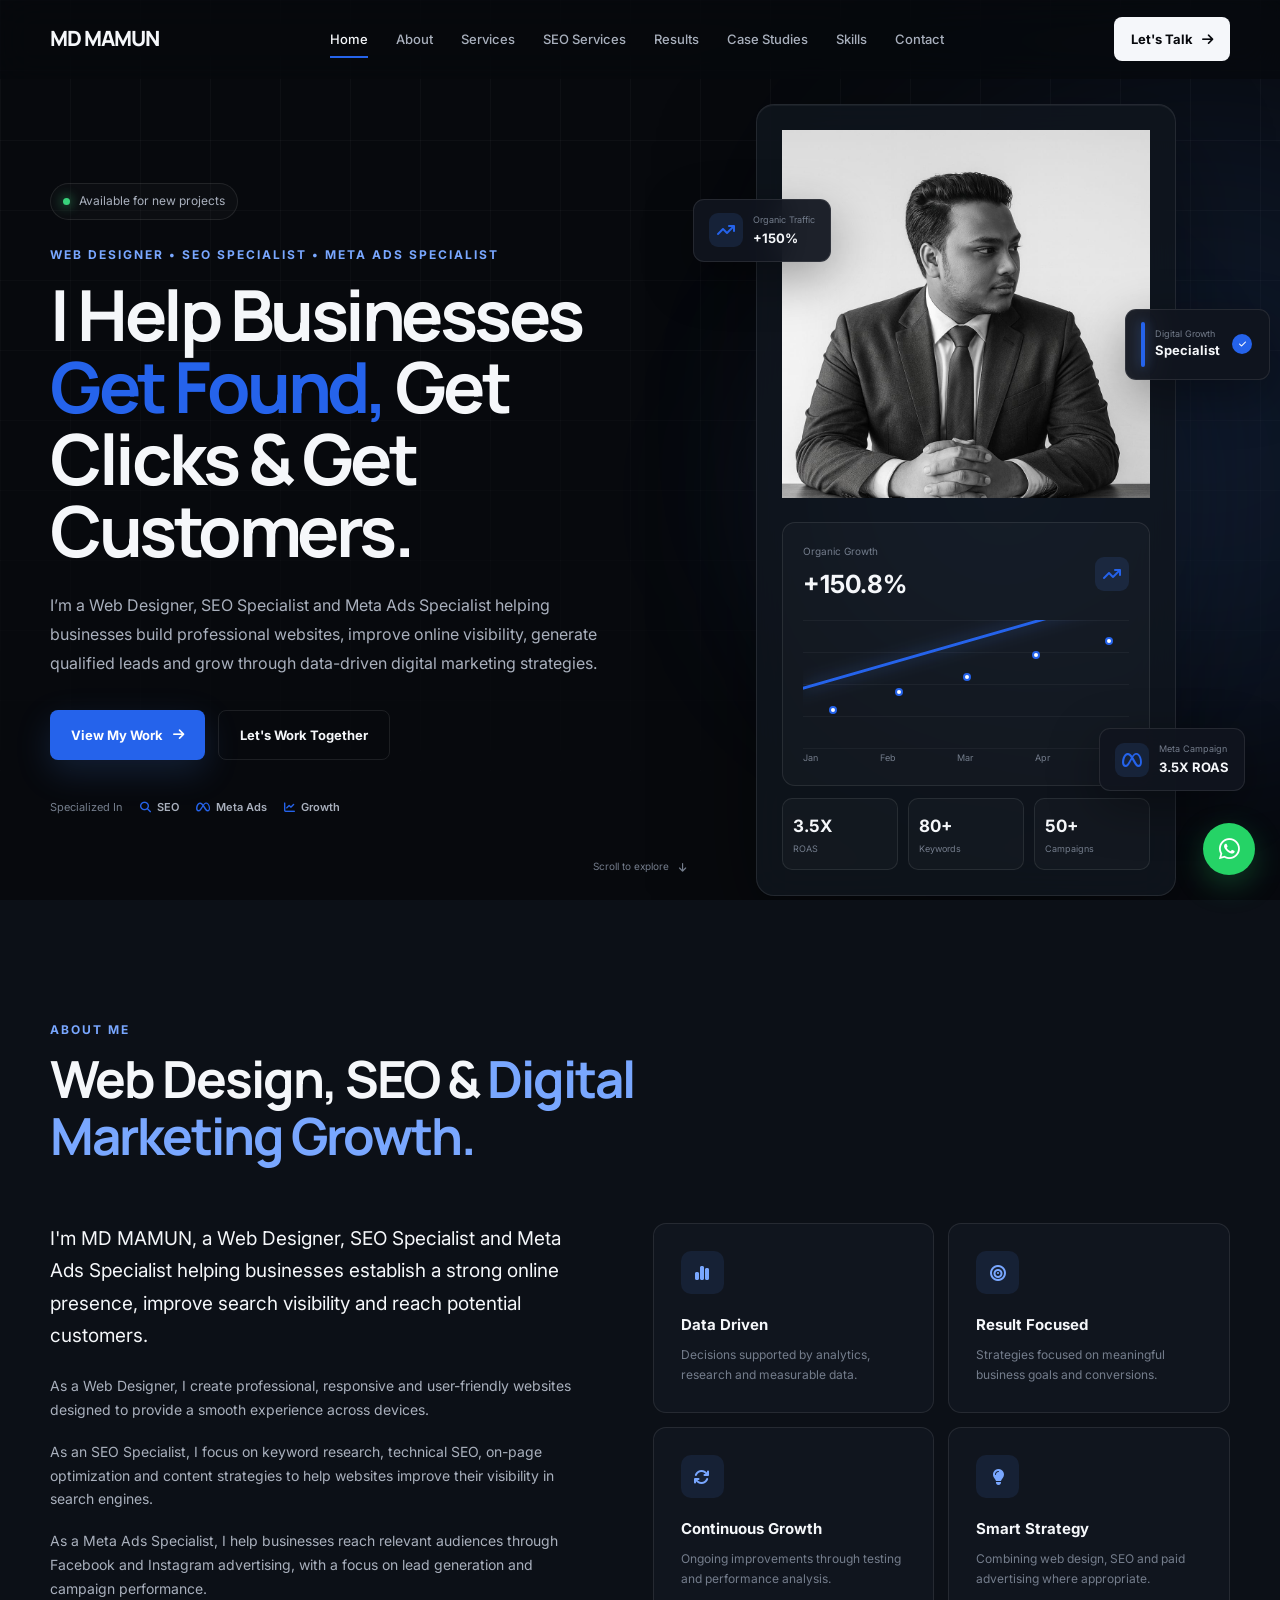
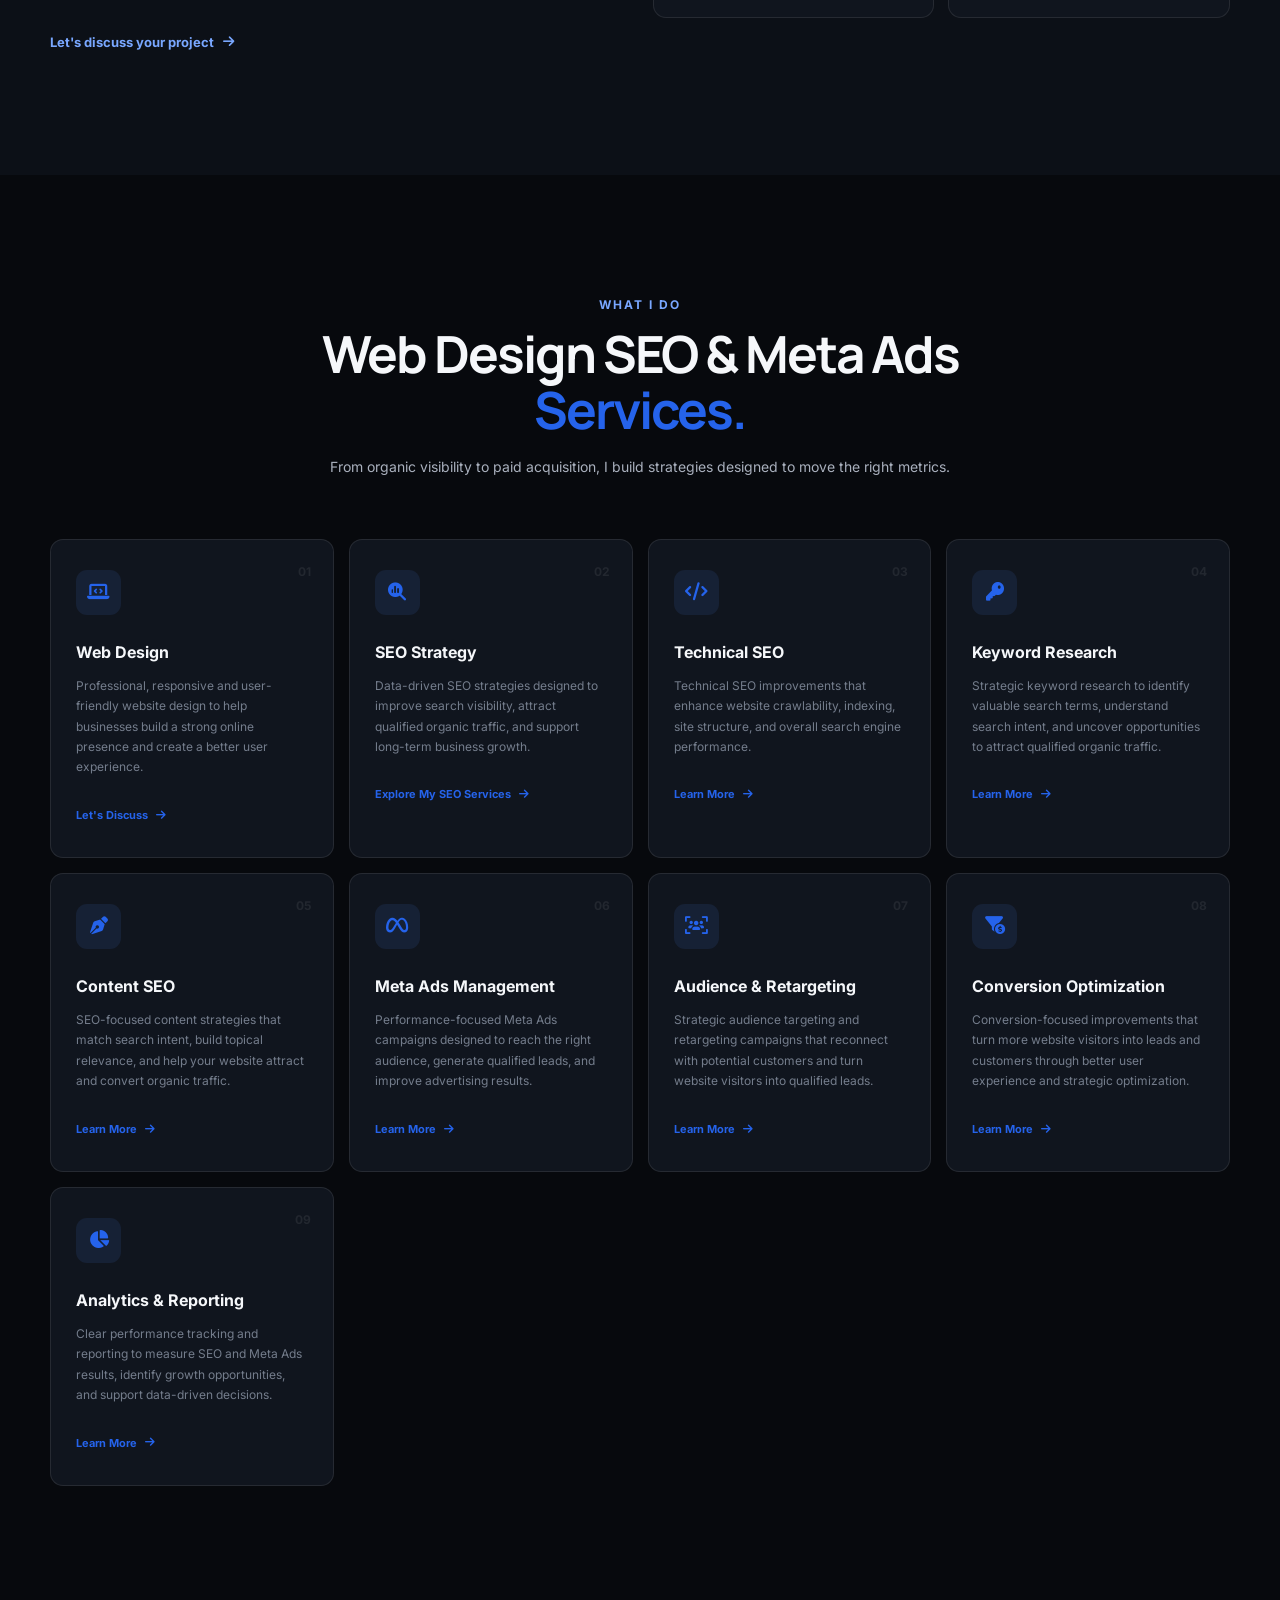
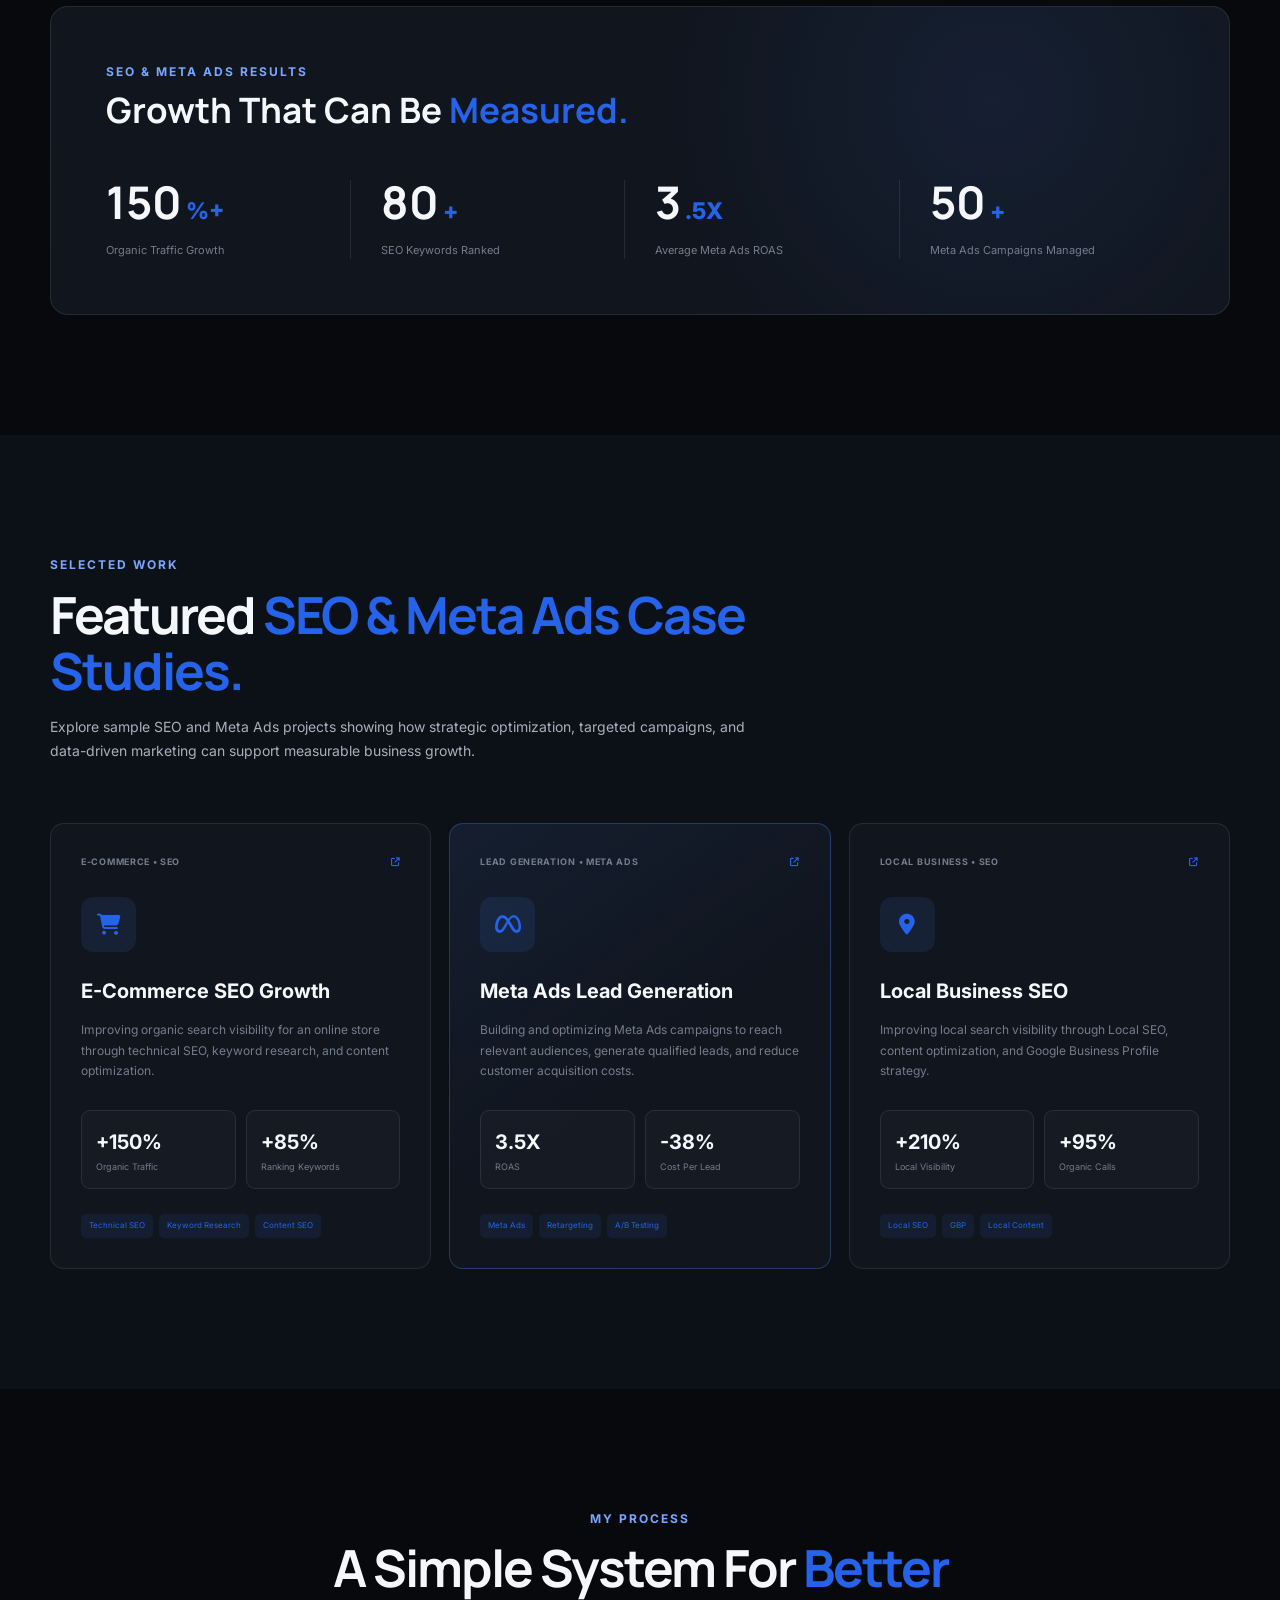
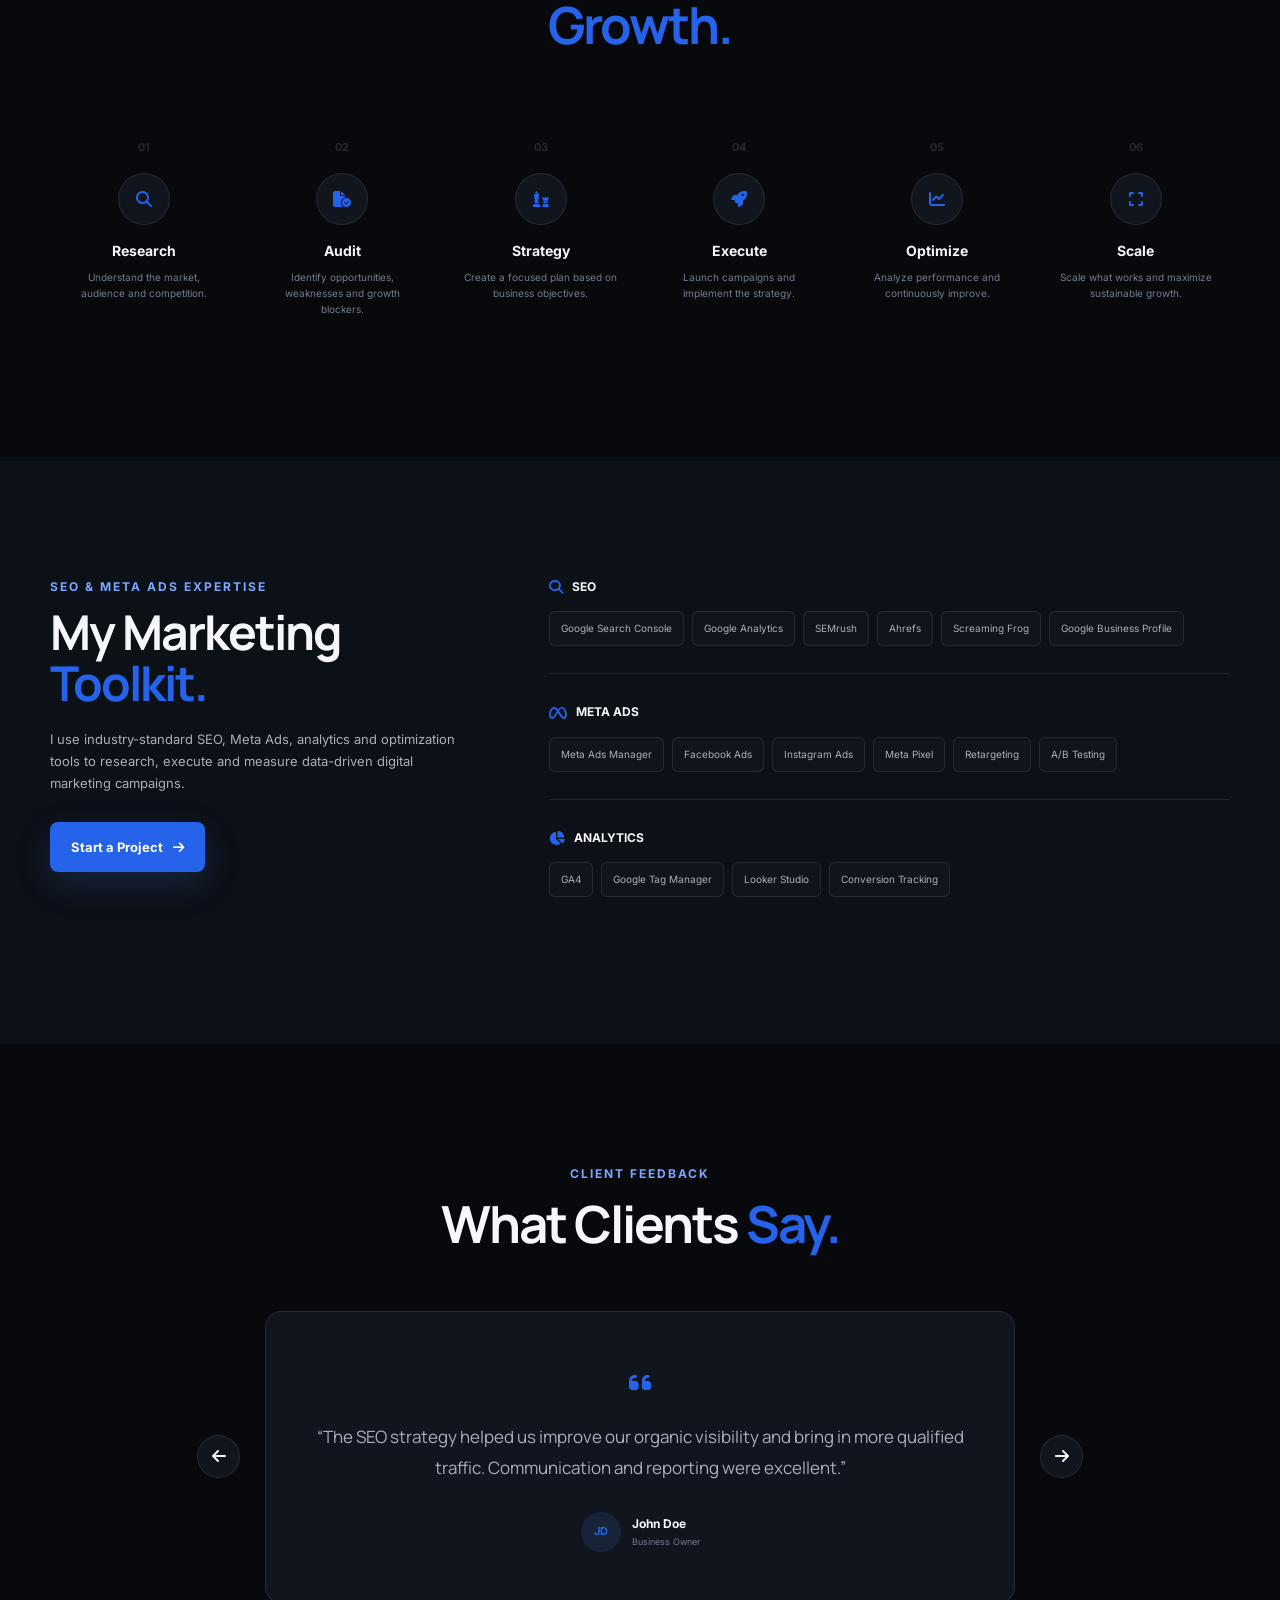
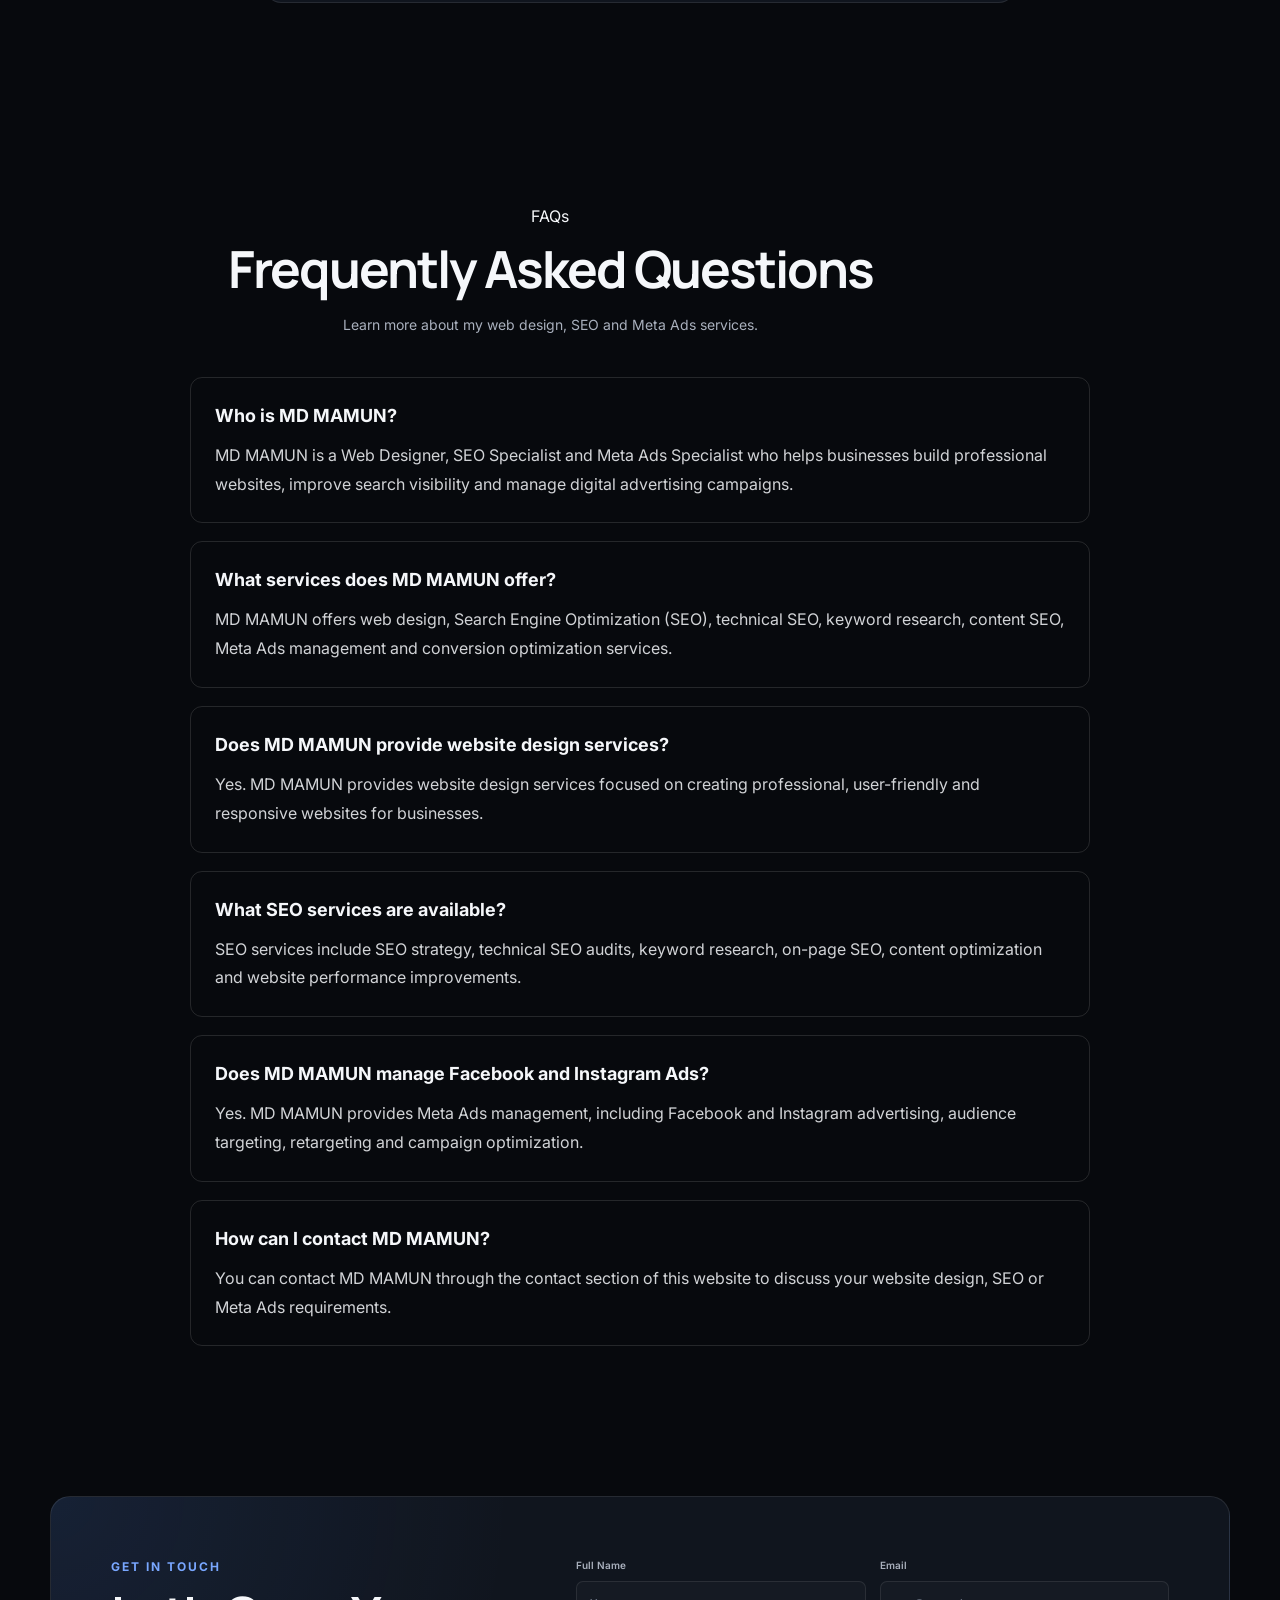
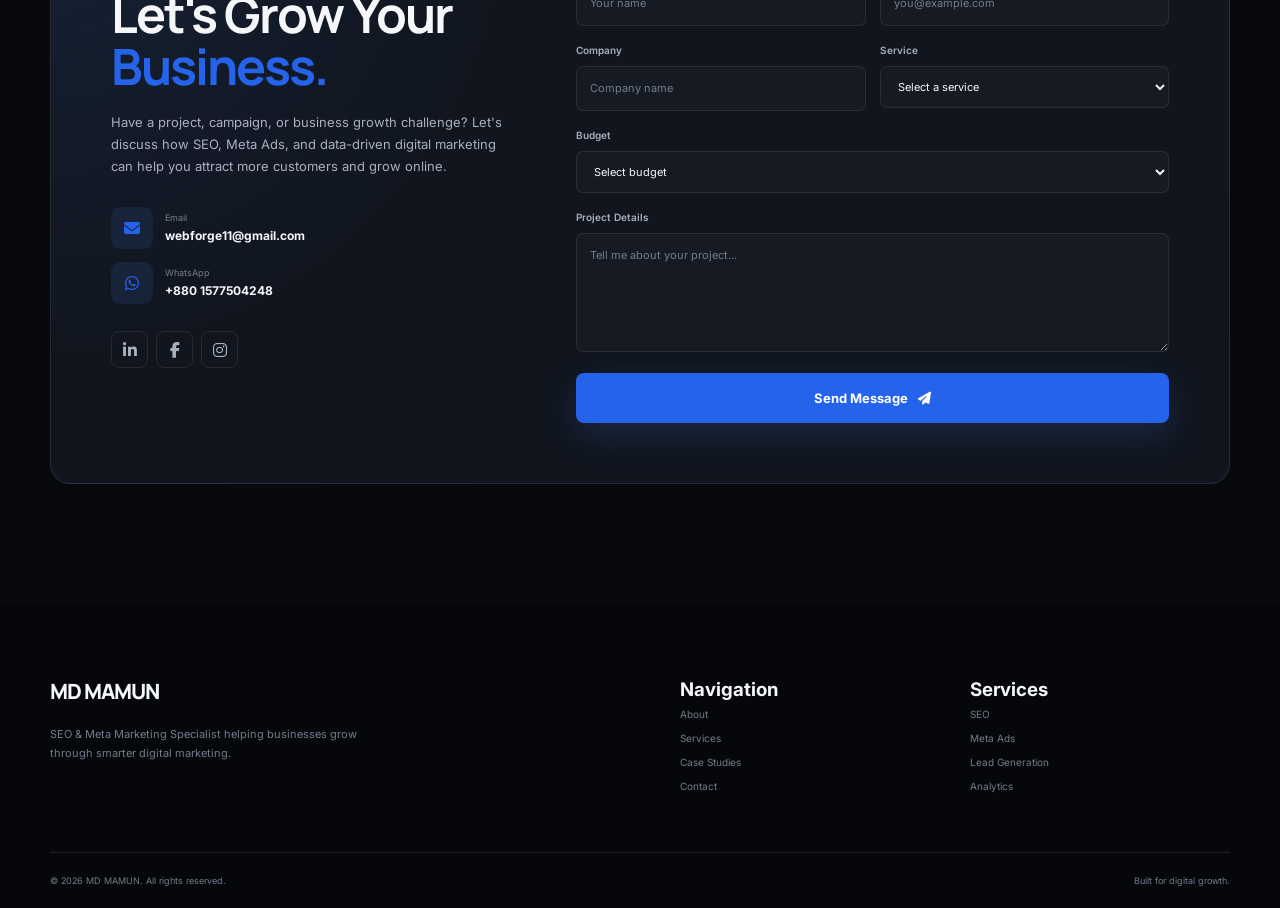
==== commit 22606fac: "Improve About Section Content for SEO and AEO" ====
--- a/index.html
+++ b/index.html
@@ -23,6 +23,7 @@
     <meta property="og:type" content="website">
     <meta property="og:image"
     content="https://my-portfolio.webforge11.workers.dev/My%20Image.jpeg">
+    <meta property="og:image:alt" content="MD MAMUN - Web Designer, SEO Specialist and Meta Ads Specialist">
     <meta property="og:url" content="https://my-portfolio.webforge11.workers.dev/">
 
     <link rel="preconnect" href="https://fonts.googleapis.com">
@@ -401,102 +402,114 @@
 
         <!-- ================= ABOUT ================= -->
 
-        <section class="section about" id="about">
-
-            <div class="container">
-
-                <div class="section-heading">
-
-                    <p class="section-label">ABOUT ME</p>
-
-                    <h2>
-   Web Design, SEO &
-<span>Digital Marketing Growth.</span>
-</h2>
-
-                </div>
-
-
-                <div class="about-grid">
-
-                    <div class="about-text">
-
-                        <p class="lead">
-    I'm a Web Designer, SEO Specialist and Meta Ads Specialist
-    helping businesses build professional websites, strengthen
-    online visibility, attract the right audience and grow their business.
-</p>
-
-                        <p>
-                            My approach combines organic search optimization,
-                            paid social advertising, audience research, conversion
-                            optimization and analytics to create marketing systems
-                            that are designed around real business goals.
-                        </p>
-
-                        <p>
-                            Instead of focusing only on traffic or impressions,
-                            I focus on the numbers that matter — qualified leads,
-                            conversions, customer acquisition and sustainable growth.
-                        </p>
-
-                        <a href="#contact" class="text-link">
-                            Let's discuss your project
-                            <i class="fa-solid fa-arrow-right"></i>
-                        </a>
-
-                    </div>
-
-
-                    <div class="about-cards">
-
-                        <div class="about-card">
-                            <div class="about-icon">
-                                <i class="fa-solid fa-chart-simple"></i>
-                            </div>
-                            <h3>Data Driven</h3>
-                            <p>
-                                Decisions backed by analytics, testing and measurable data.
-                            </p>
-                        </div>
-
-                        <div class="about-card">
-                            <div class="about-icon">
-                                <i class="fa-solid fa-bullseye"></i>
-                            </div>
-                            <h3>Result Focused</h3>
-                            <p>
-                                Marketing strategies built around business objectives.
-                            </p>
-                        </div>
-
-                        <div class="about-card">
-                            <div class="about-icon">
-                                <i class="fa-solid fa-arrows-rotate"></i>
-                            </div>
-                            <h3>Continuous Growth</h3>
-                            <p>
-                                Constant testing and optimization to improve performance.
-                            </p>
-                        </div>
-
-                        <div class="about-card">
-                            <div class="about-icon">
-                                <i class="fa-solid fa-lightbulb"></i>
-                            </div>
-                            <h3>Smart Strategy</h3>
-                            <p>
-                                Combining SEO, paid media and conversion strategy.
-                            </p>
-                        </div>
-
-                    </div>
-
-                </div>
+        
+<section class="section about" id="about">
+
+    <div class="container">
+
+        <div class="section-heading">
+
+            <p class="section-label">ABOUT ME</p>
+
+            <h2>
+                Web Design, SEO &
+                <span>Digital Marketing Growth.</span>
+            </h2>
+
+        </div>
+
+        <div class="about-grid">
+
+            <div class="about-text">
+
+                <p class="lead">
+                    I'm MD MAMUN, a Web Designer, SEO Specialist
+                    and Meta Ads Specialist helping businesses
+                    establish a strong online presence, improve
+                    search visibility and reach potential customers.
+                </p>
+
+                <p>
+                    As a Web Designer, I create professional,
+                    responsive and user-friendly websites designed
+                    to provide a smooth experience across devices.
+                </p>
+
+                <p>
+                    As an SEO Specialist, I focus on keyword research,
+                    technical SEO, on-page optimization and content
+                    strategies to help websites improve their
+                    visibility in search engines.
+                </p>
+
+                <p>
+                    As a Meta Ads Specialist, I help businesses
+                    reach relevant audiences through Facebook
+                    and Instagram advertising, with a focus on
+                    lead generation and campaign performance.
+                </p>
+
+                <a href="#contact" class="text-link">
+                    Let's discuss your project
+                    <i class="fa-solid fa-arrow-right"></i>
+                </a>
 
             </div>
 
-        </section>
+            <div class="about-cards">
+
+                <div class="about-card">
+                    <div class="about-icon">
+                        <i class="fa-solid fa-chart-simple"></i>
+                    </div>
+                    <h3>Data Driven</h3>
+                    <p>
+                        Decisions supported by analytics,
+                        research and measurable data.
+                    </p>
+                </div>
+
+                <div class="about-card">
+                    <div class="about-icon">
+                        <i class="fa-solid fa-bullseye"></i>
+                    </div>
+                    <h3>Result Focused</h3>
+                    <p>
+                        Strategies focused on meaningful
+                        business goals and conversions.
+                    </p>
+                </div>
+
+                <div class="about-card">
+                    <div class="about-icon">
+                        <i class="fa-solid fa-arrows-rotate"></i>
+                    </div>
+                    <h3>Continuous Growth</h3>
+                    <p>
+                        Ongoing improvements through testing
+                        and performance analysis.
+                    </p>
+                </div>
+
+                <div class="about-card">
+                    <div class="about-icon">
+                        <i class="fa-solid fa-lightbulb"></i>
+                    </div>
+                    <h3>Smart Strategy</h3>
+                    <p>
+                        Combining web design, SEO and
+                        paid advertising where appropriate.
+                    </p>
+                </div>
+
+            </div>
+
+        </div>
+
+    </div>
+
+</section>
+
 
 
         <!-- ================= SERVICES ================= -->
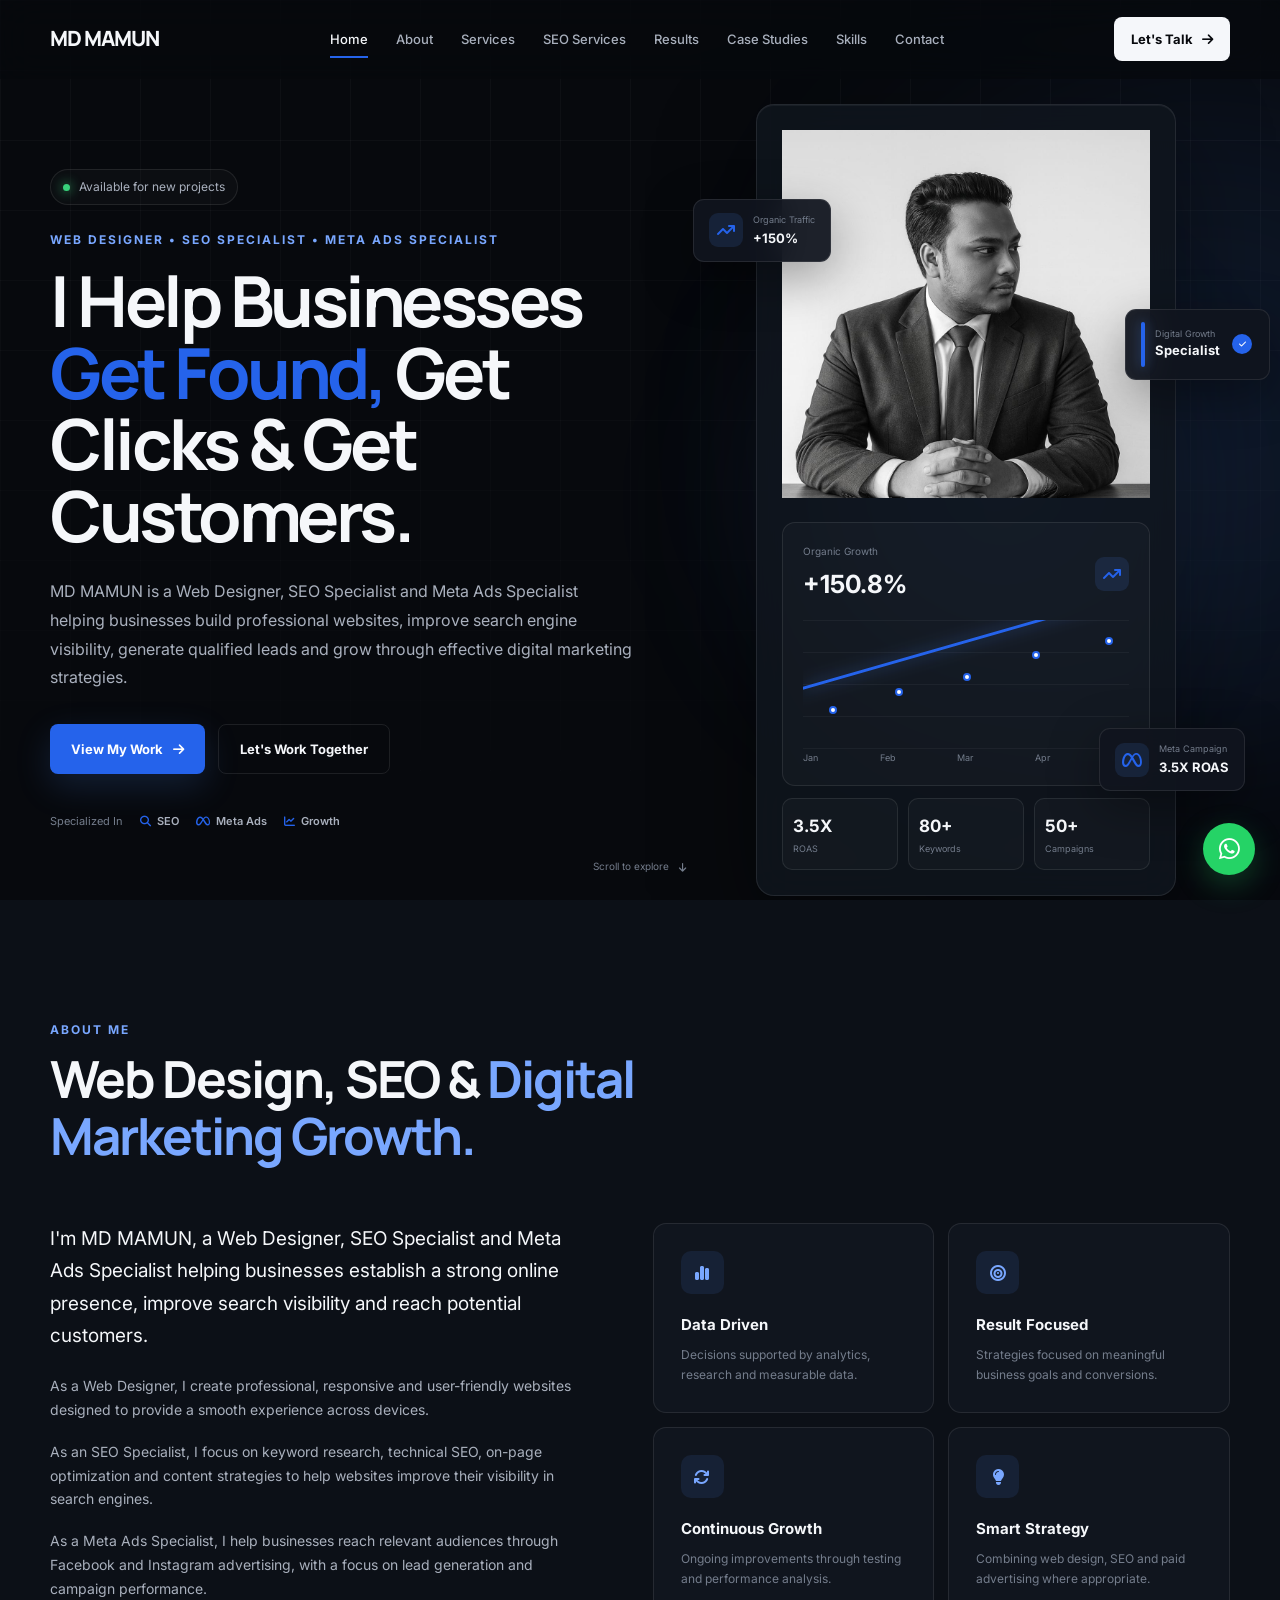
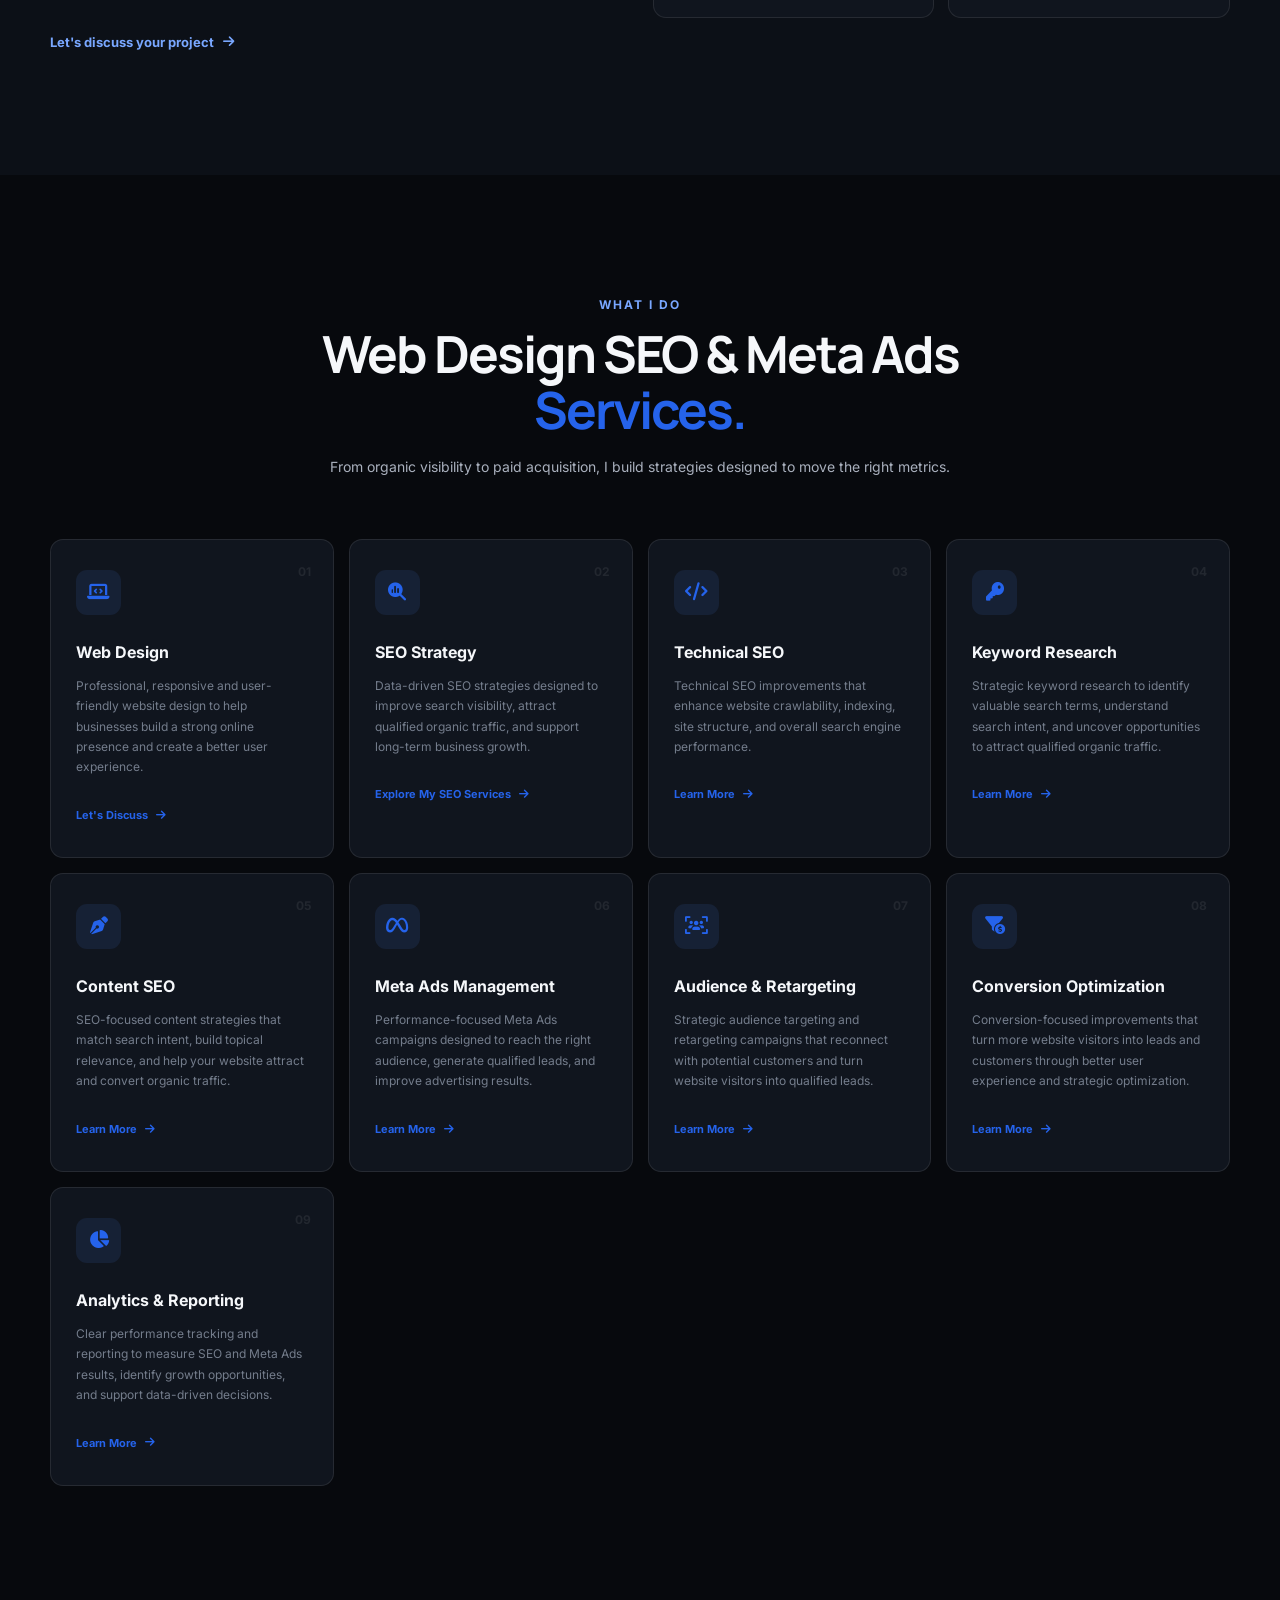
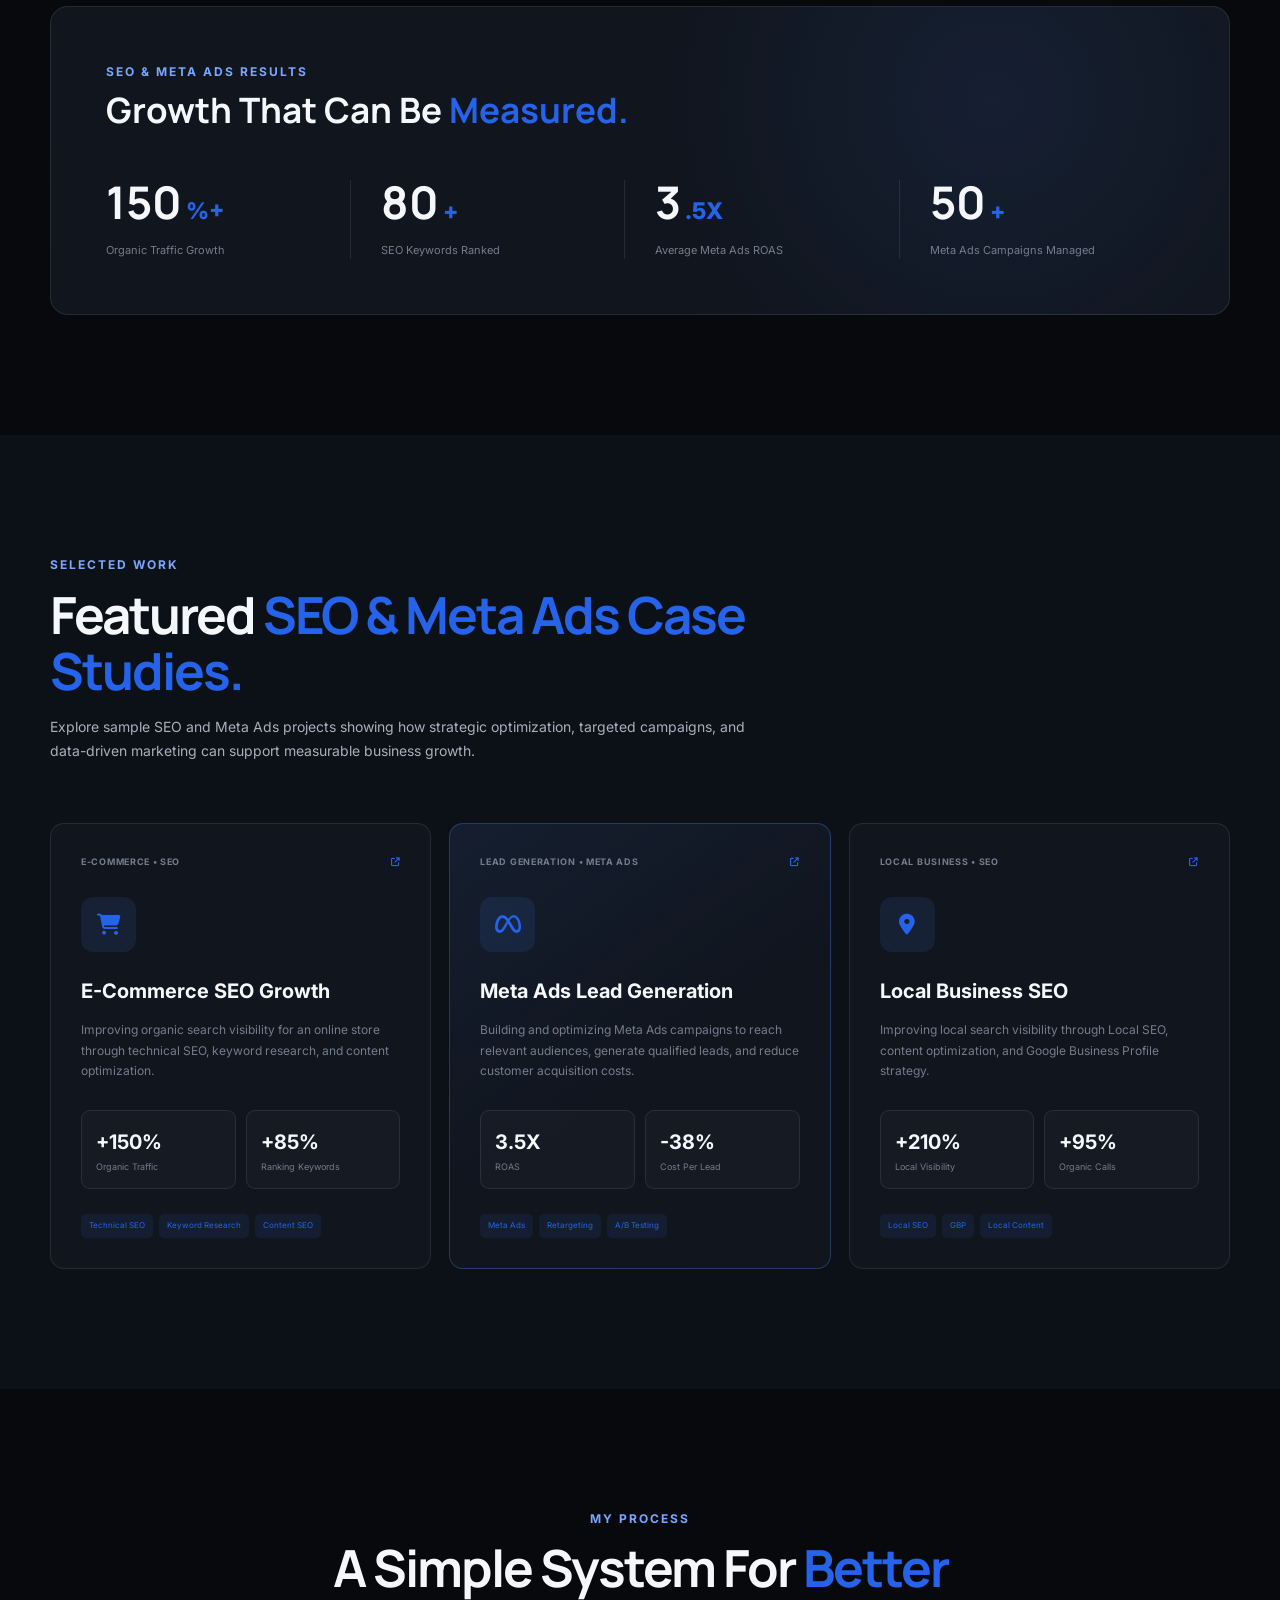
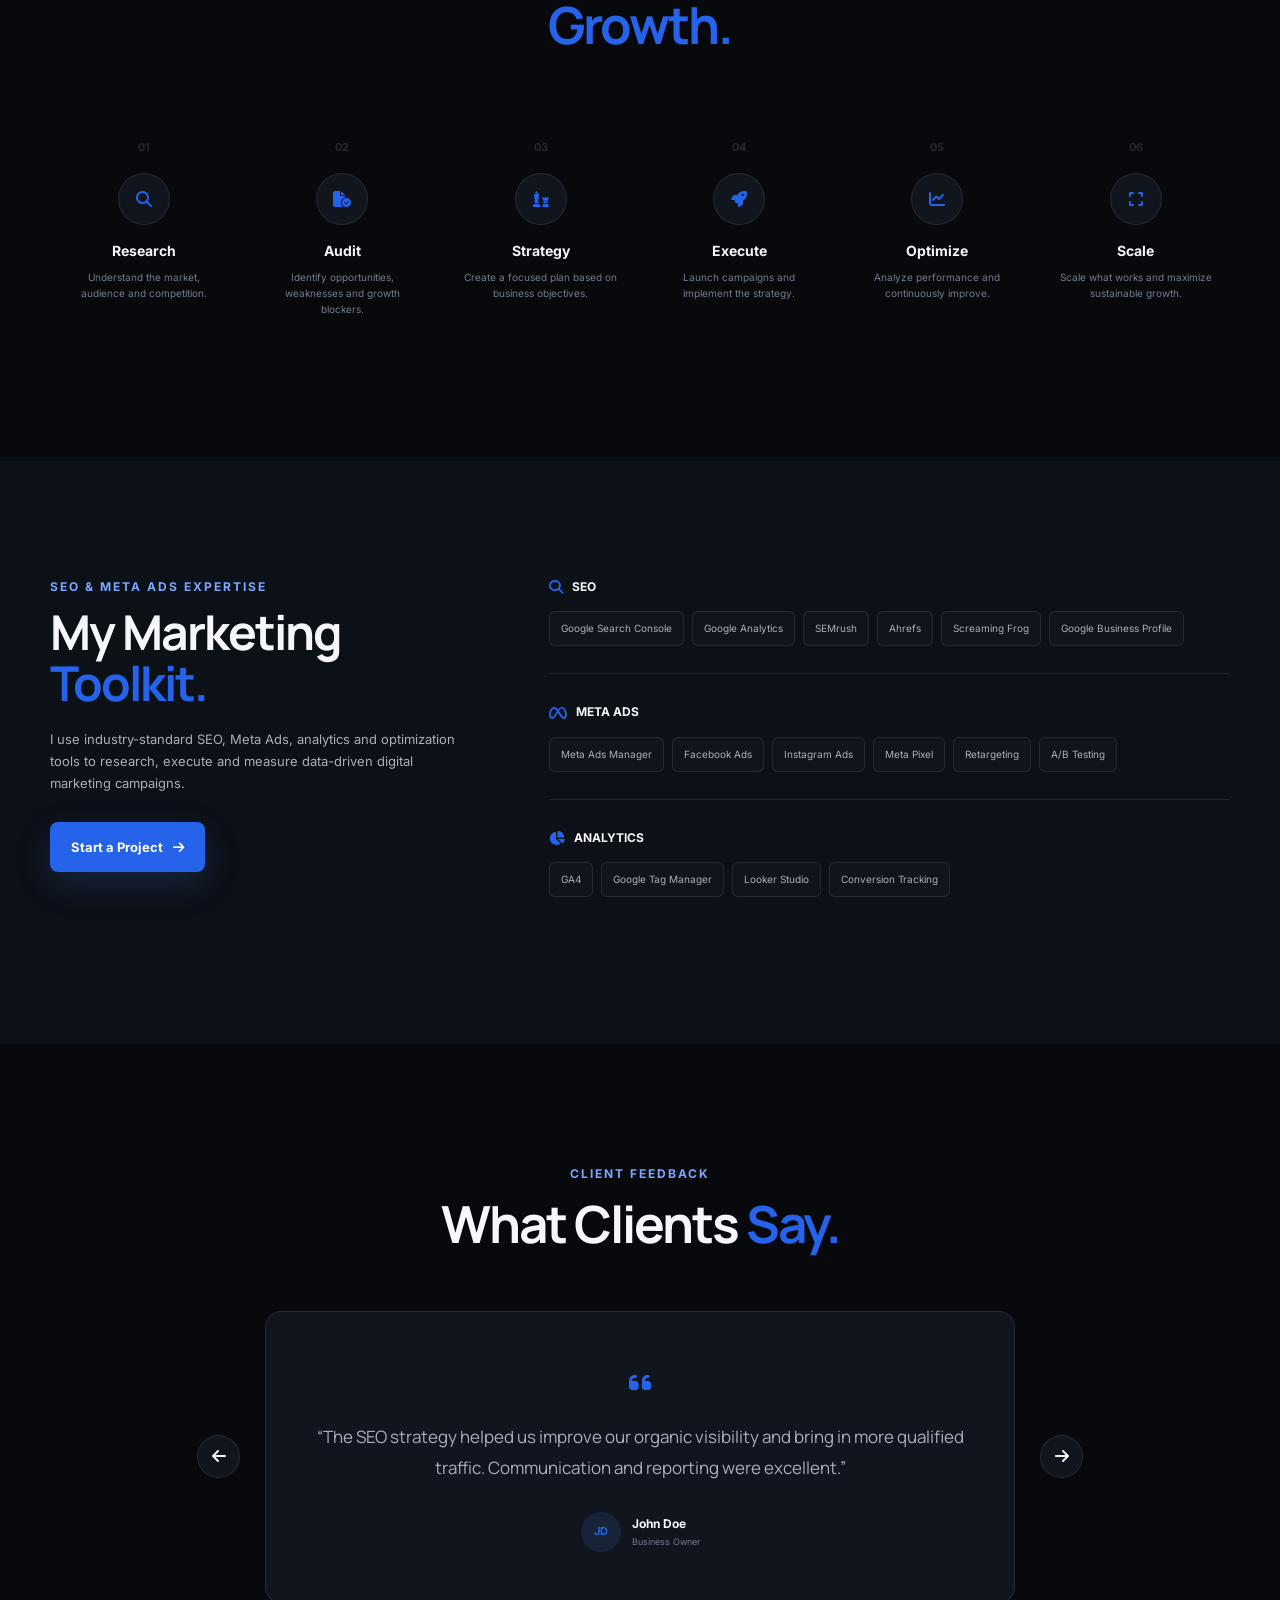
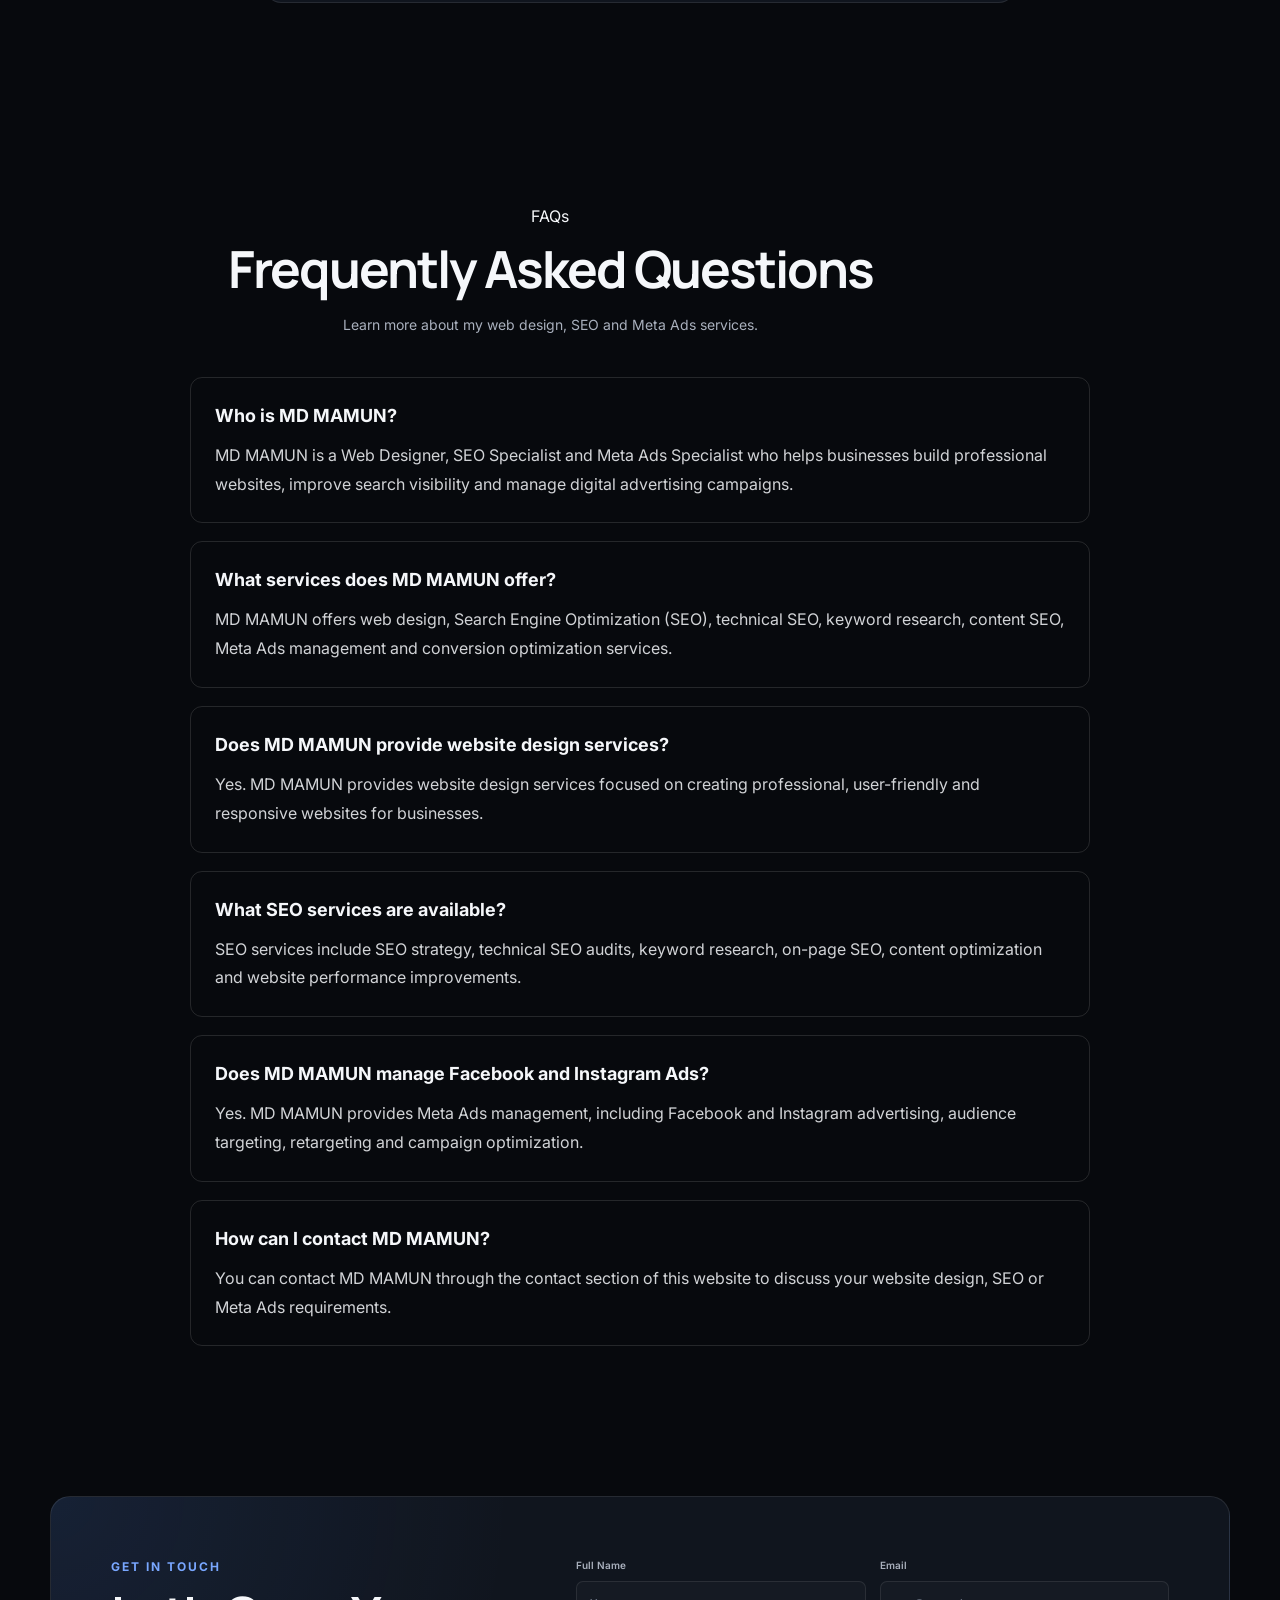
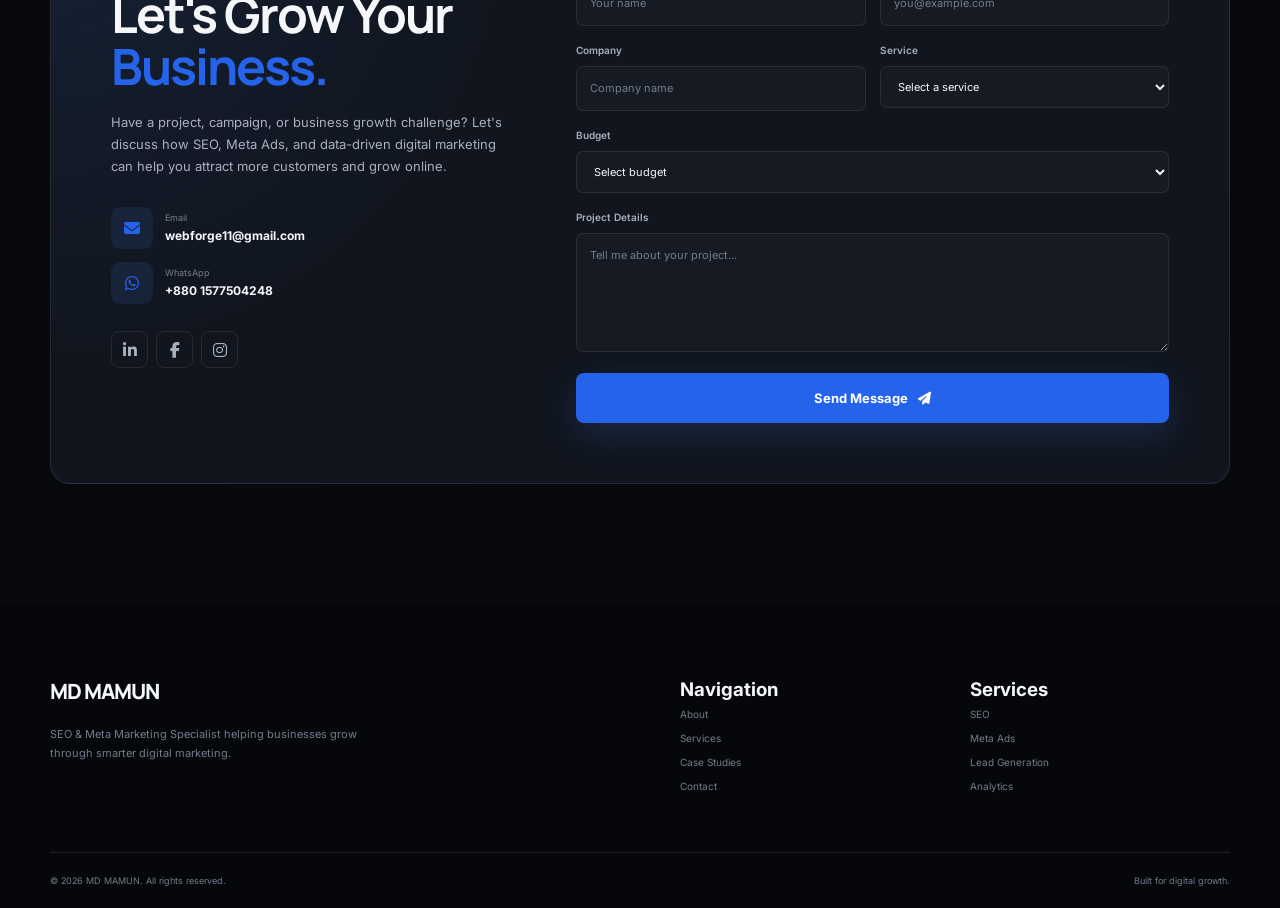
==== commit d8e1c43d: "Improve Hero Section Heading and AEO Content" ====
--- a/index.html
+++ b/index.html
@@ -224,11 +224,11 @@
     Get Clicks & Get Customers.
 </h1>
 
-                    <p class="hero-description">
-    I’m a Web Designer, SEO Specialist and Meta Ads Specialist
-    helping businesses build professional websites, improve
-    online visibility, generate qualified leads and grow through
-    data-driven digital marketing strategies.
+                   <p class="hero-description">
+    MD MAMUN is a Web Designer, SEO Specialist and Meta Ads
+    Specialist helping businesses build professional websites,
+    improve search engine visibility, generate qualified leads
+    and grow through effective digital marketing strategies.
 </p>
                     
 
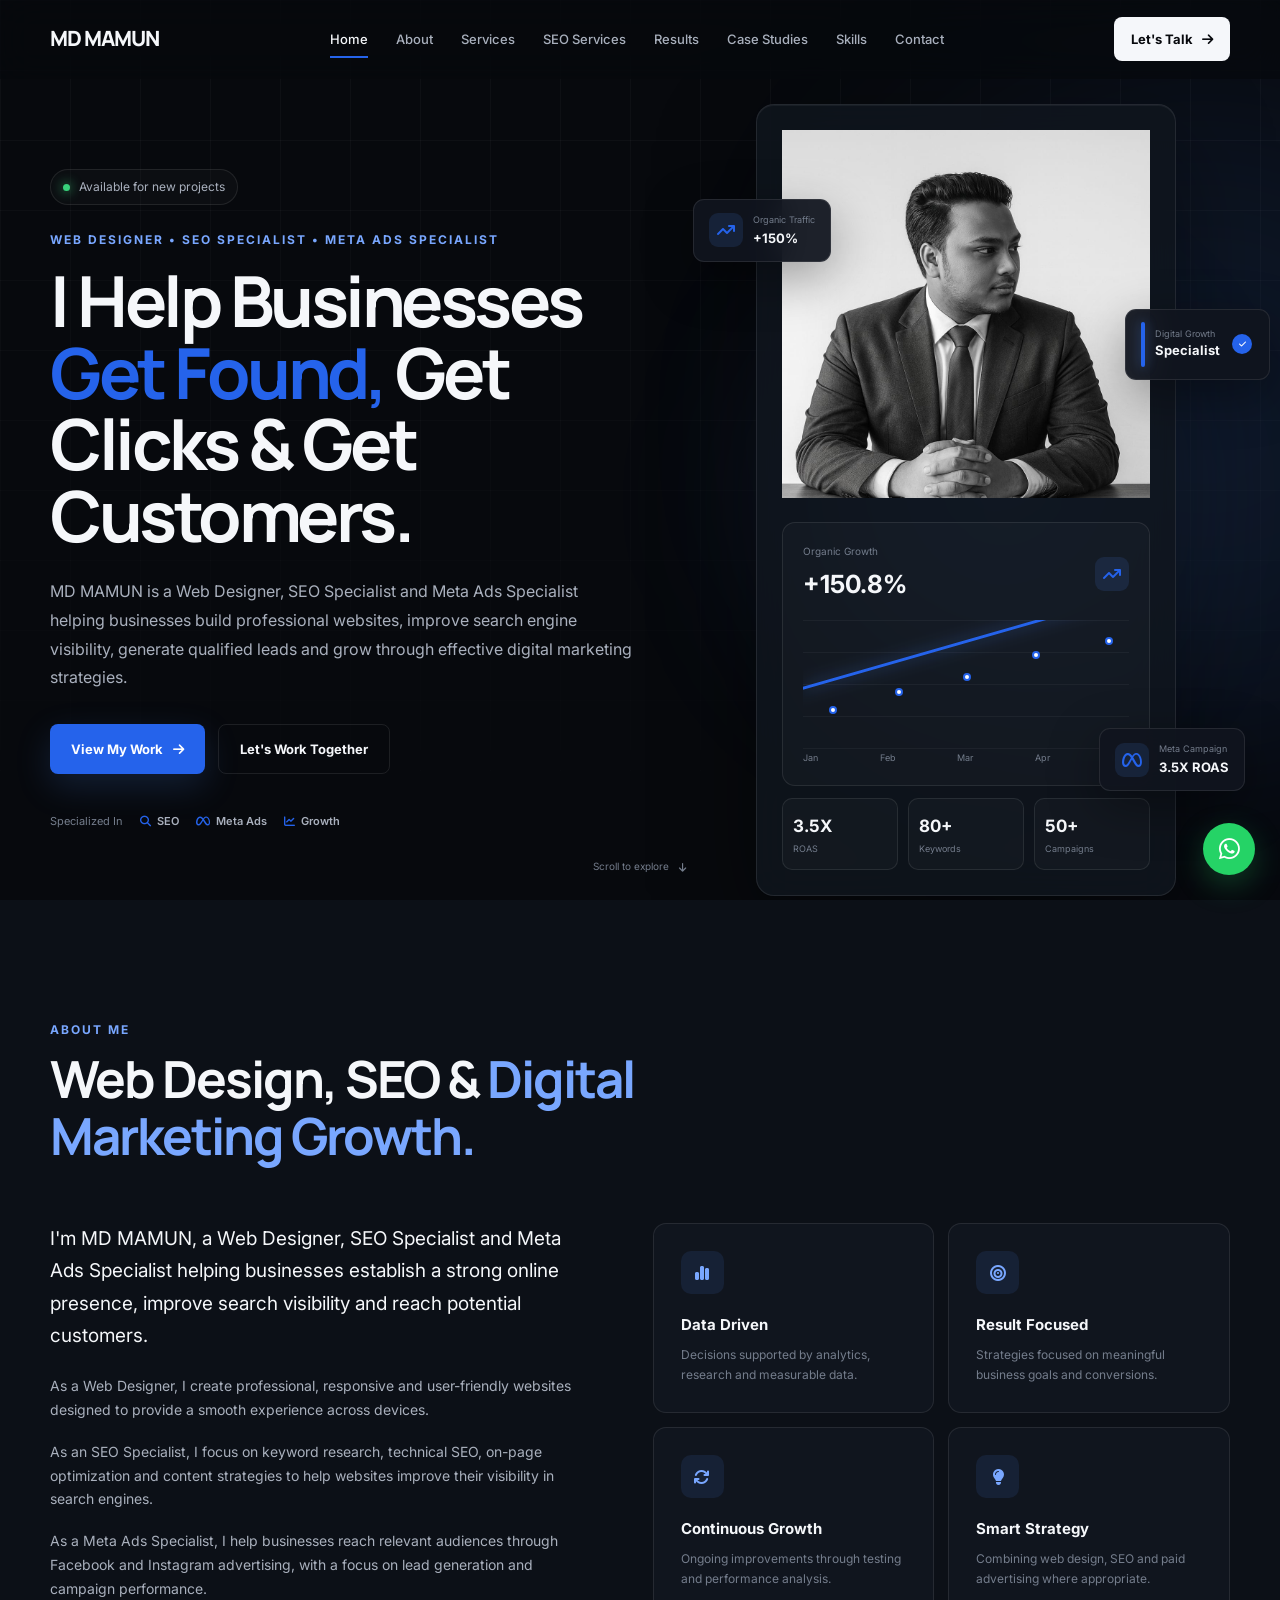
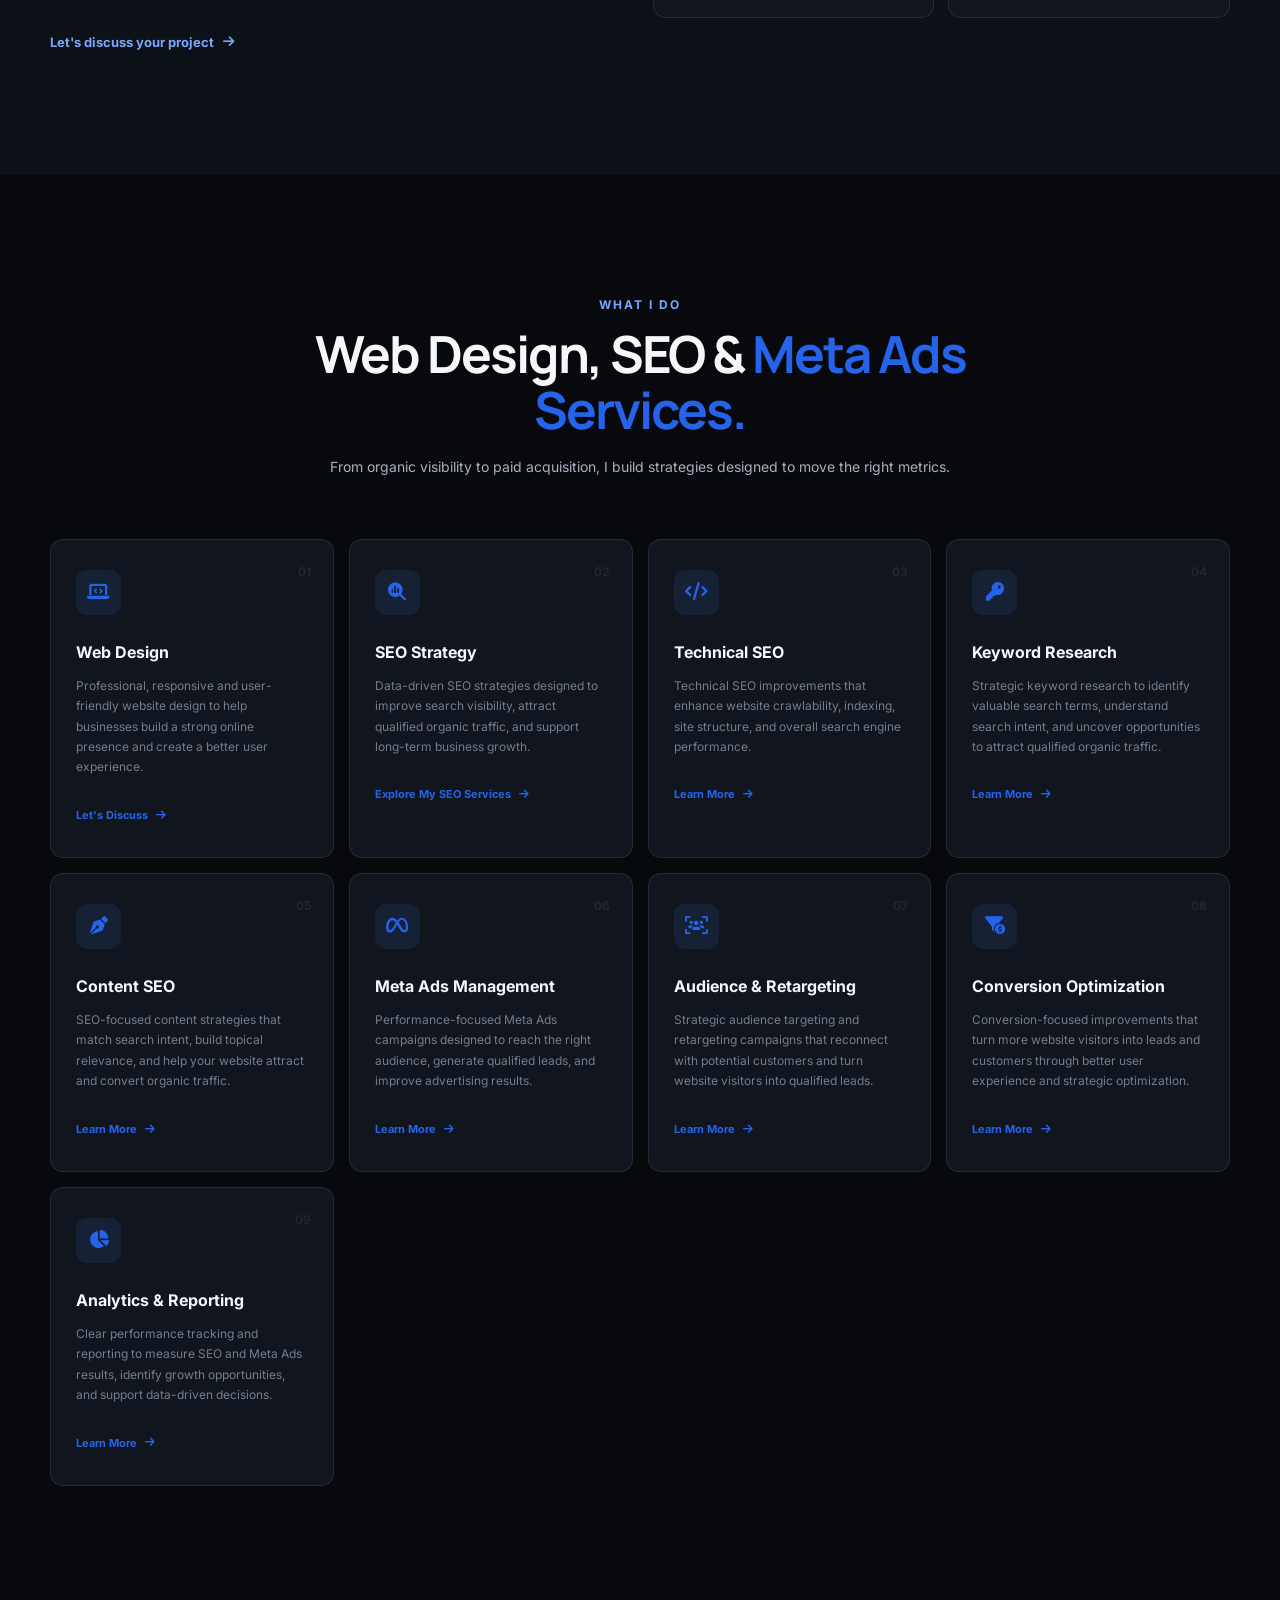
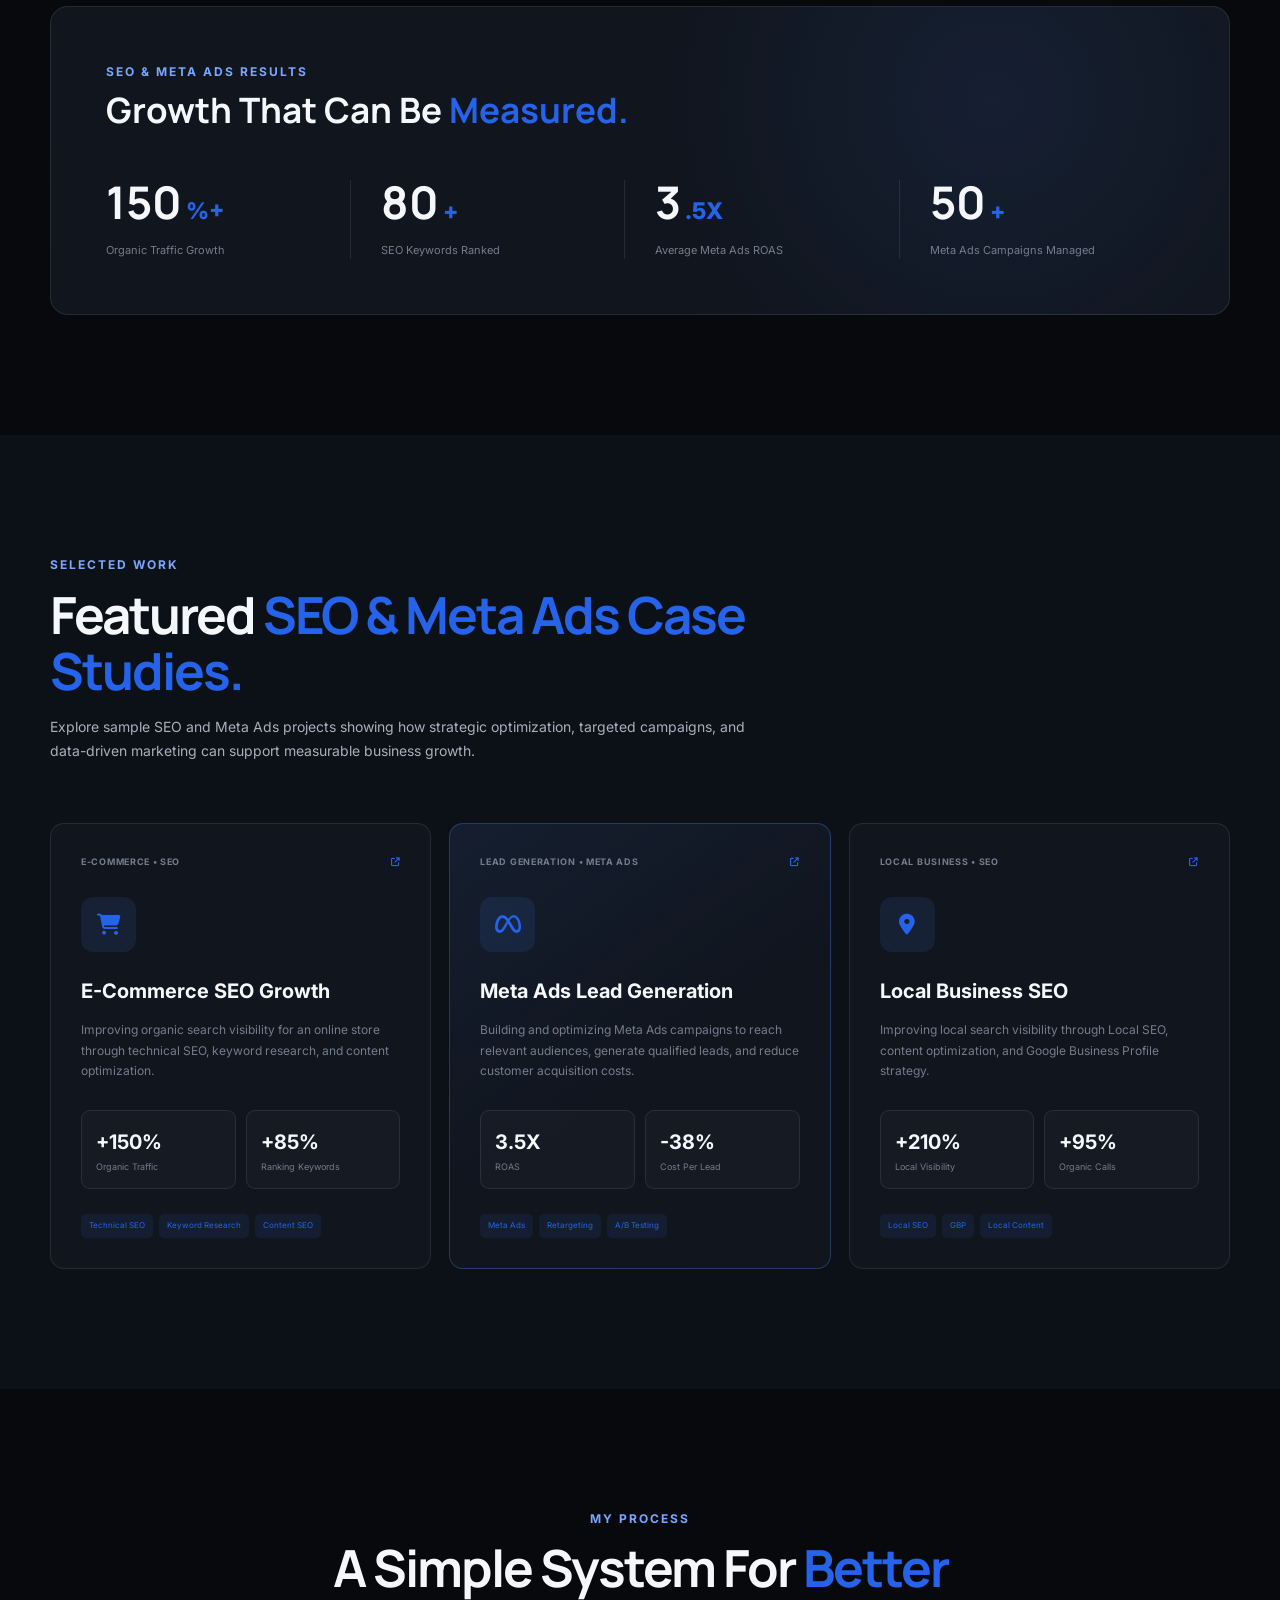
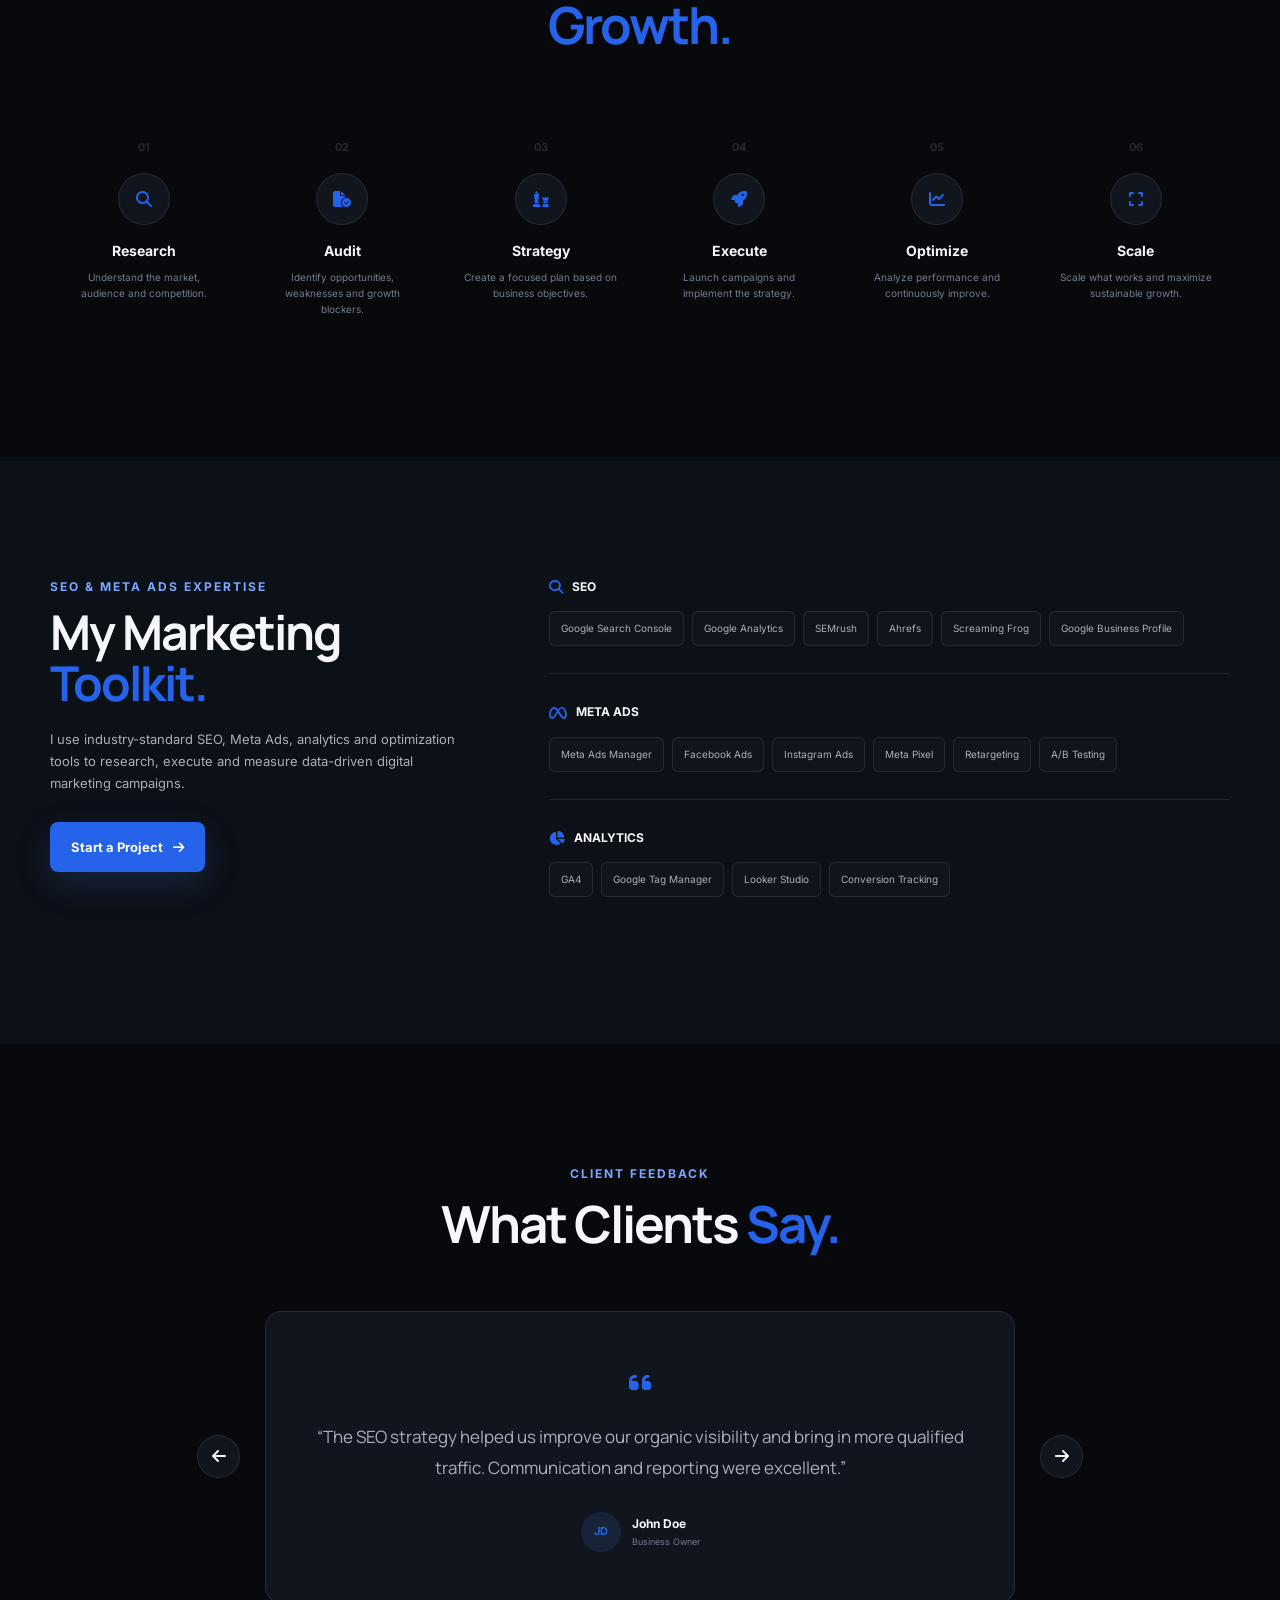
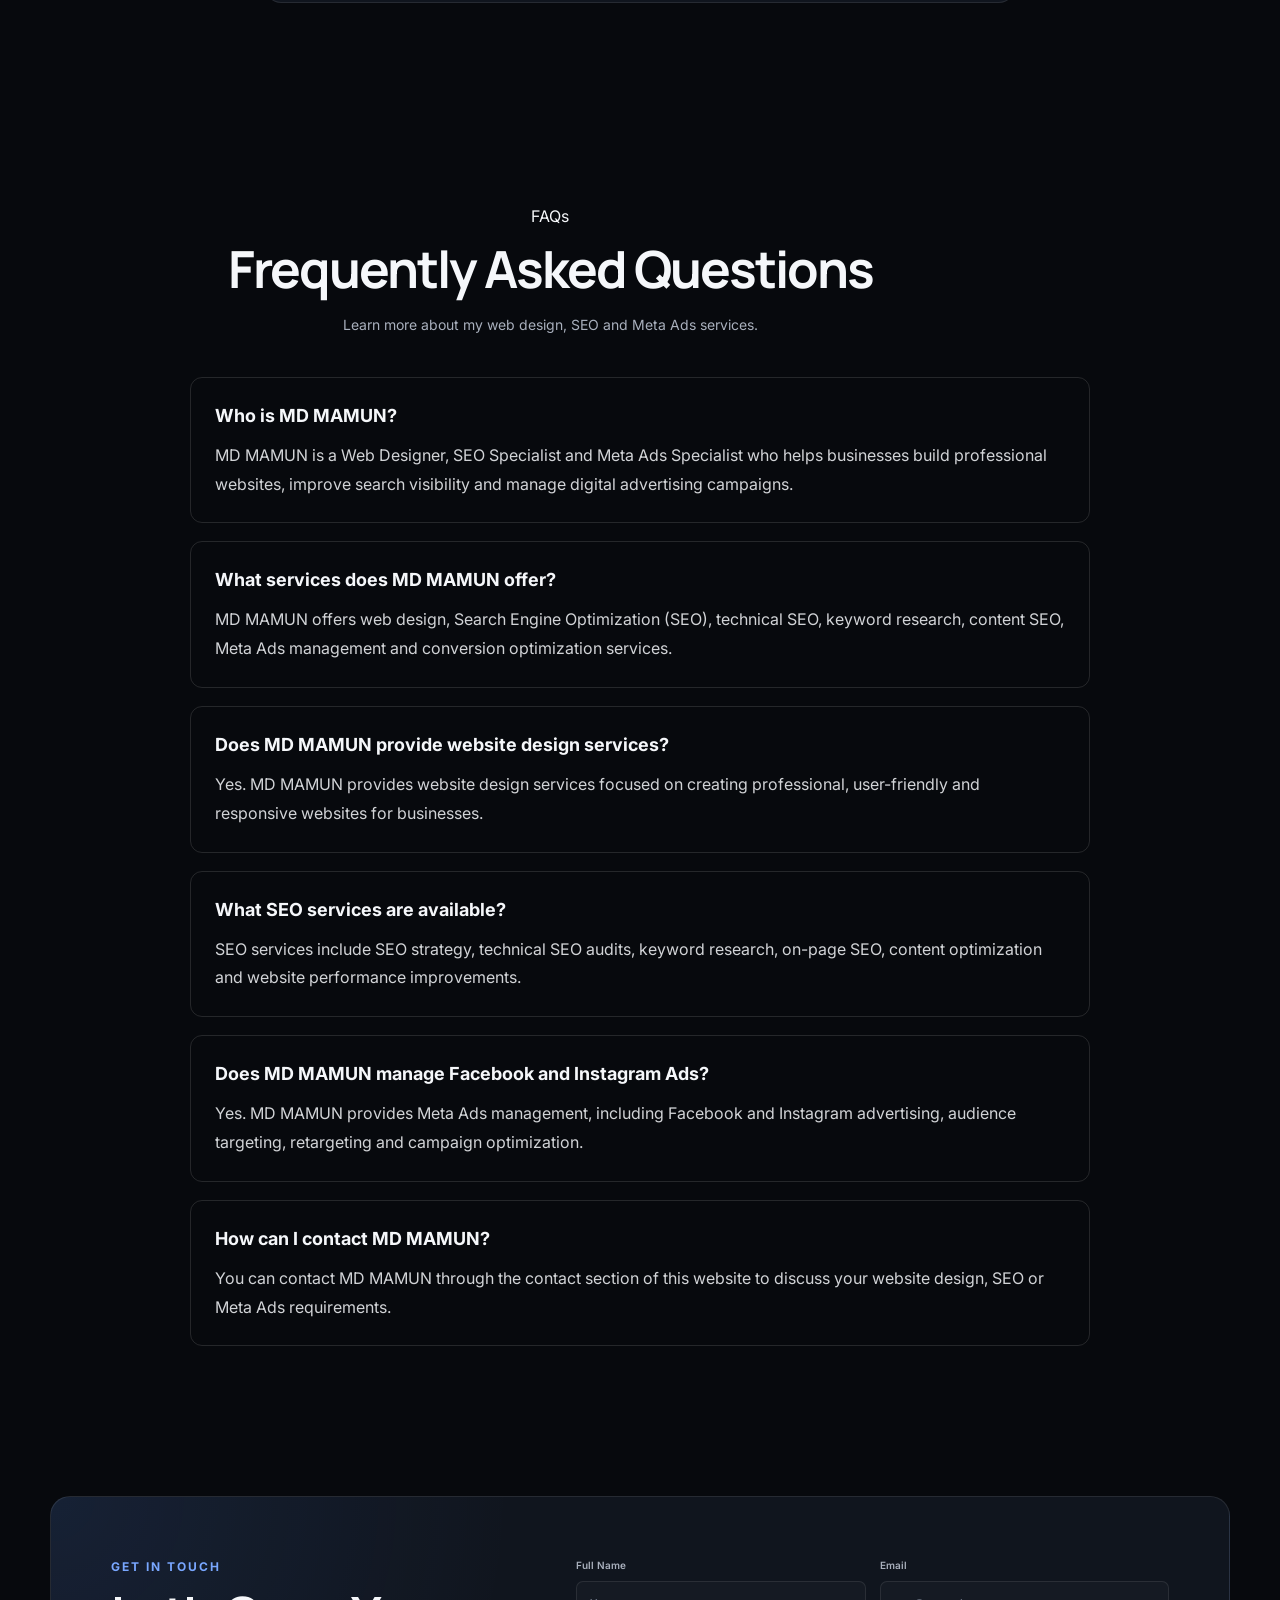
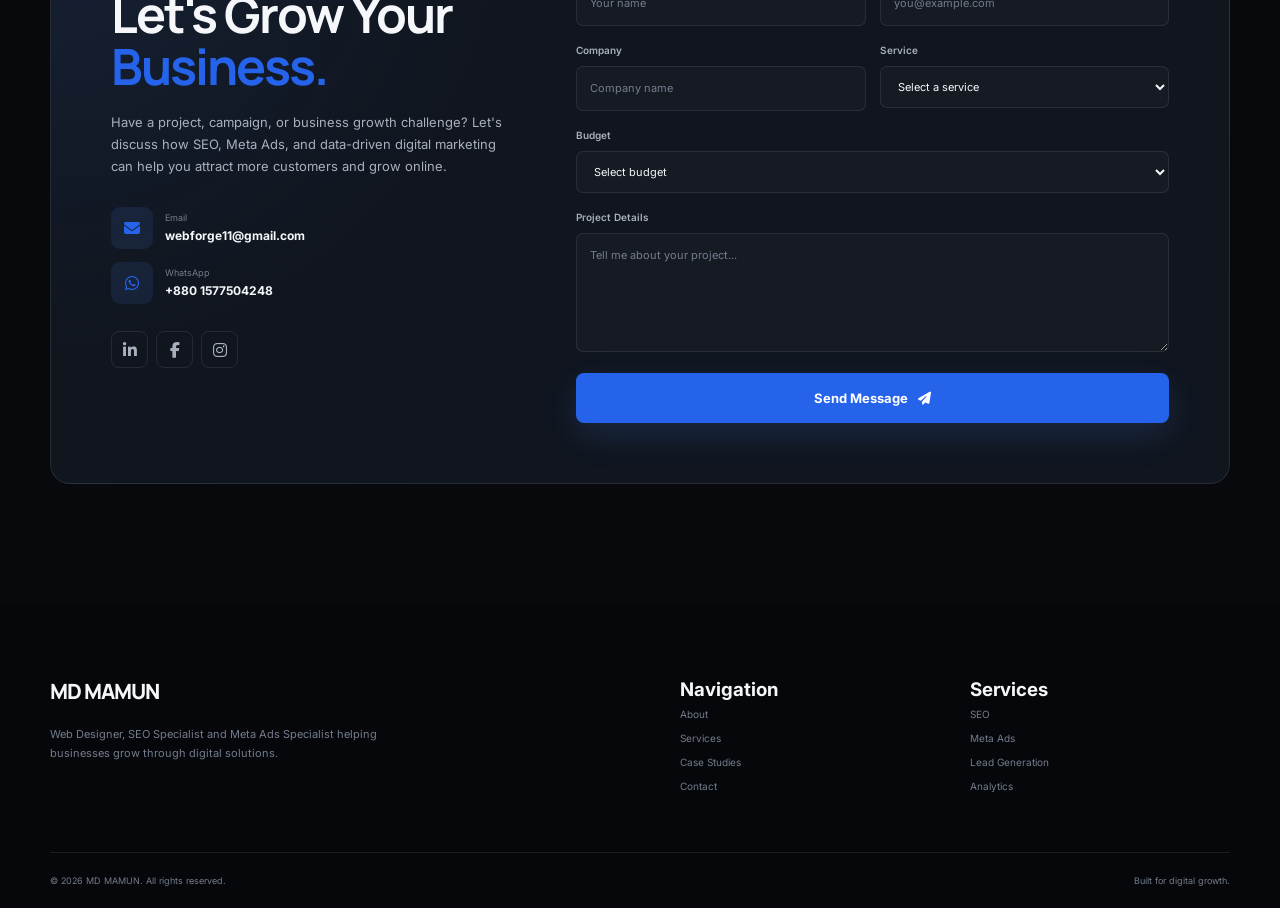
==== commit 87580385: "Improve Homepage Heading Structure and Footer Content" ====
--- a/index.html
+++ b/index.html
@@ -522,9 +522,9 @@
 
                     <p class="section-label">WHAT I DO</p>
 
-                    <h2>
-    Web Design SEO & Meta Ads
-    <span>Services.</span>
+                   <h2>
+    Web Design, SEO &
+    <span>Meta Ads Services.</span>
 </h2>
 
                     <p>
@@ -1428,8 +1428,8 @@
                 </a>
 
                 <p>
-                    SEO & Meta Marketing Specialist helping businesses
-                    grow through smarter digital marketing.
+                    Web Designer, SEO Specialist and Meta Ads Specialist
+helping businesses grow through digital solutions.
                 </p>
 
             </div>
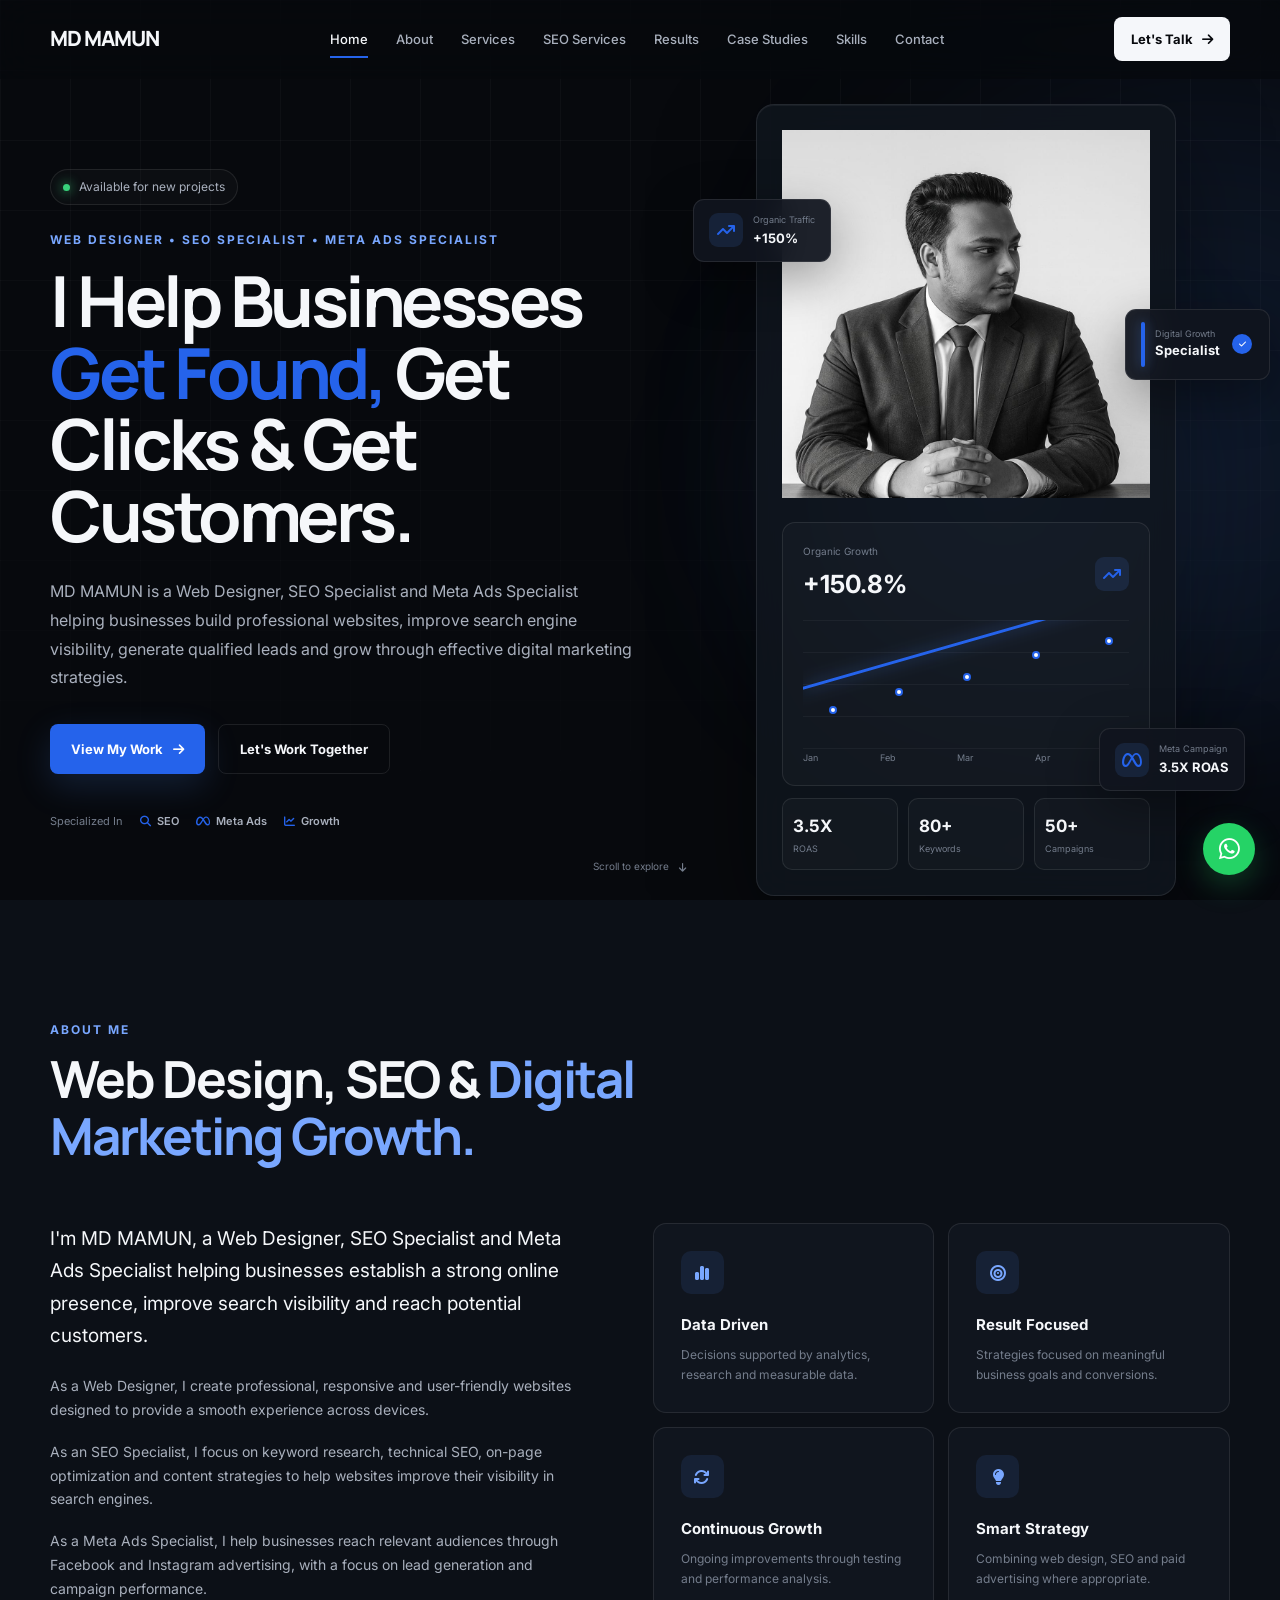
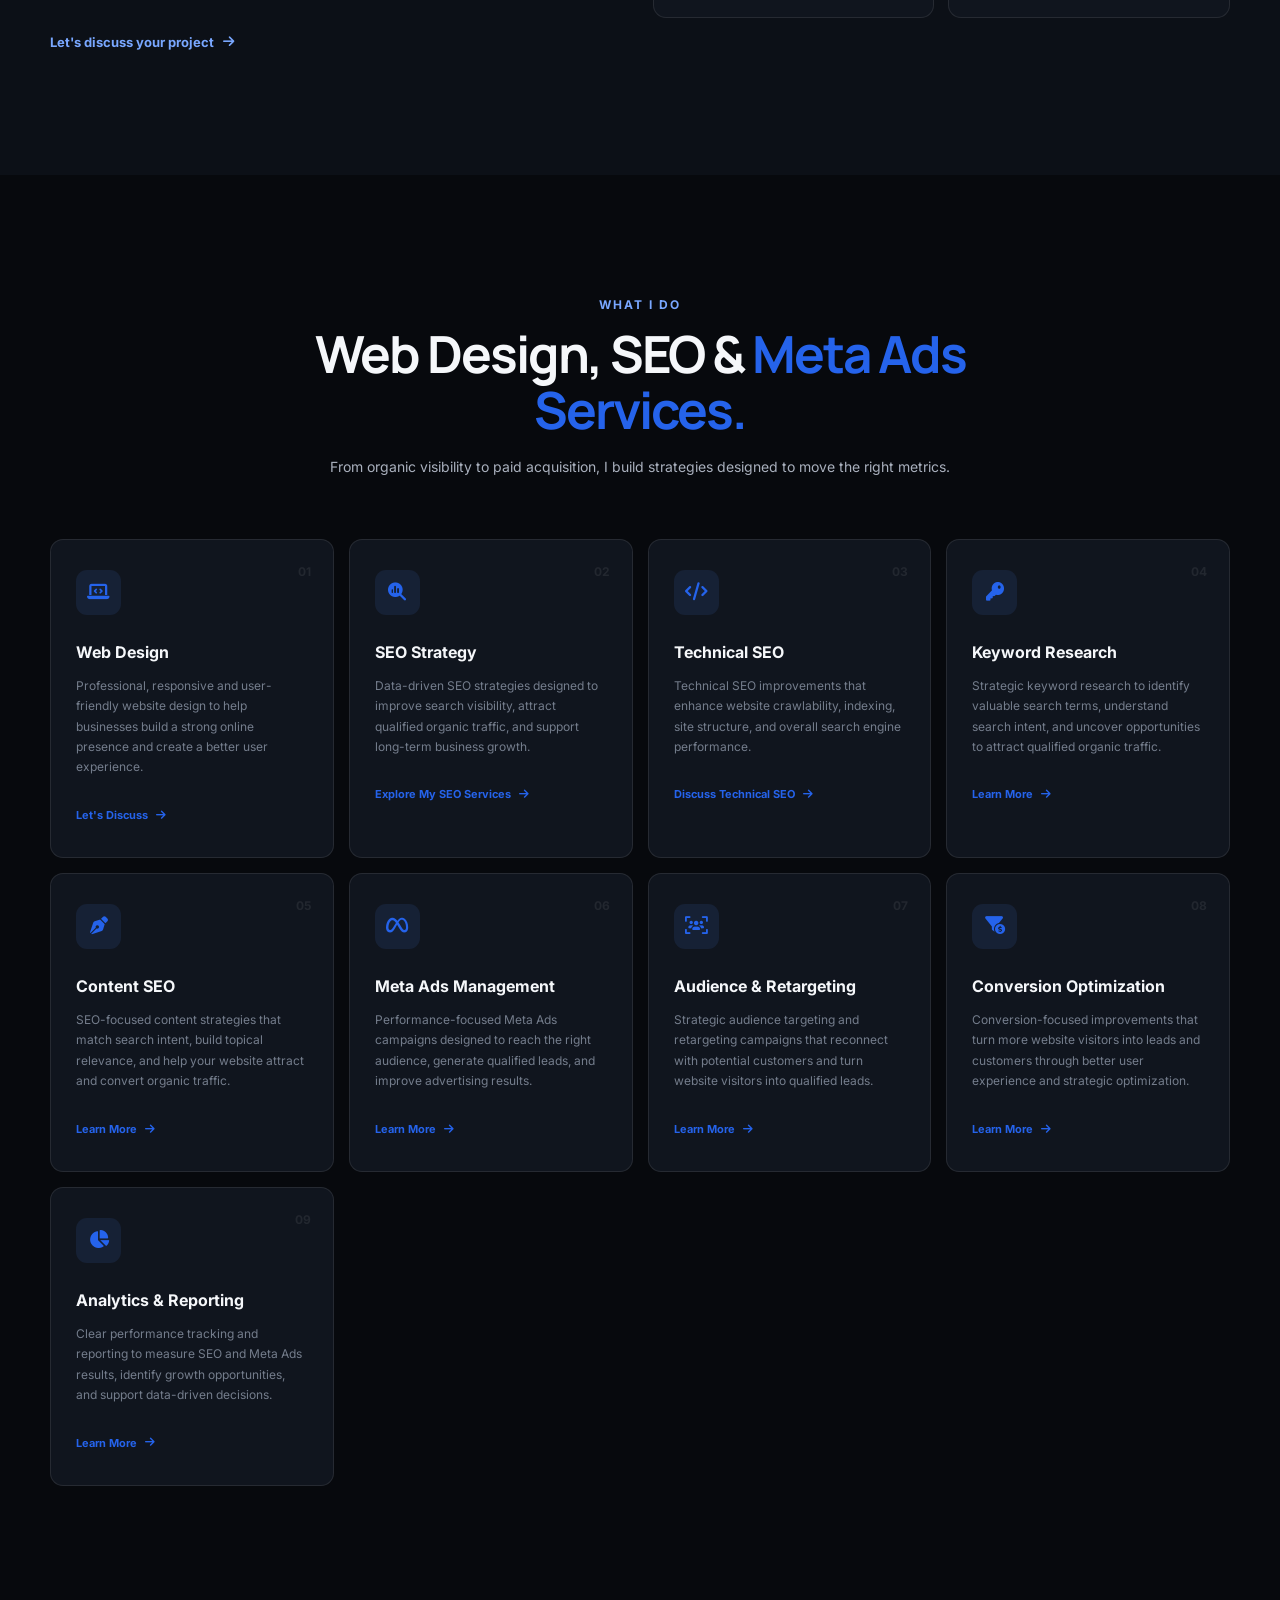
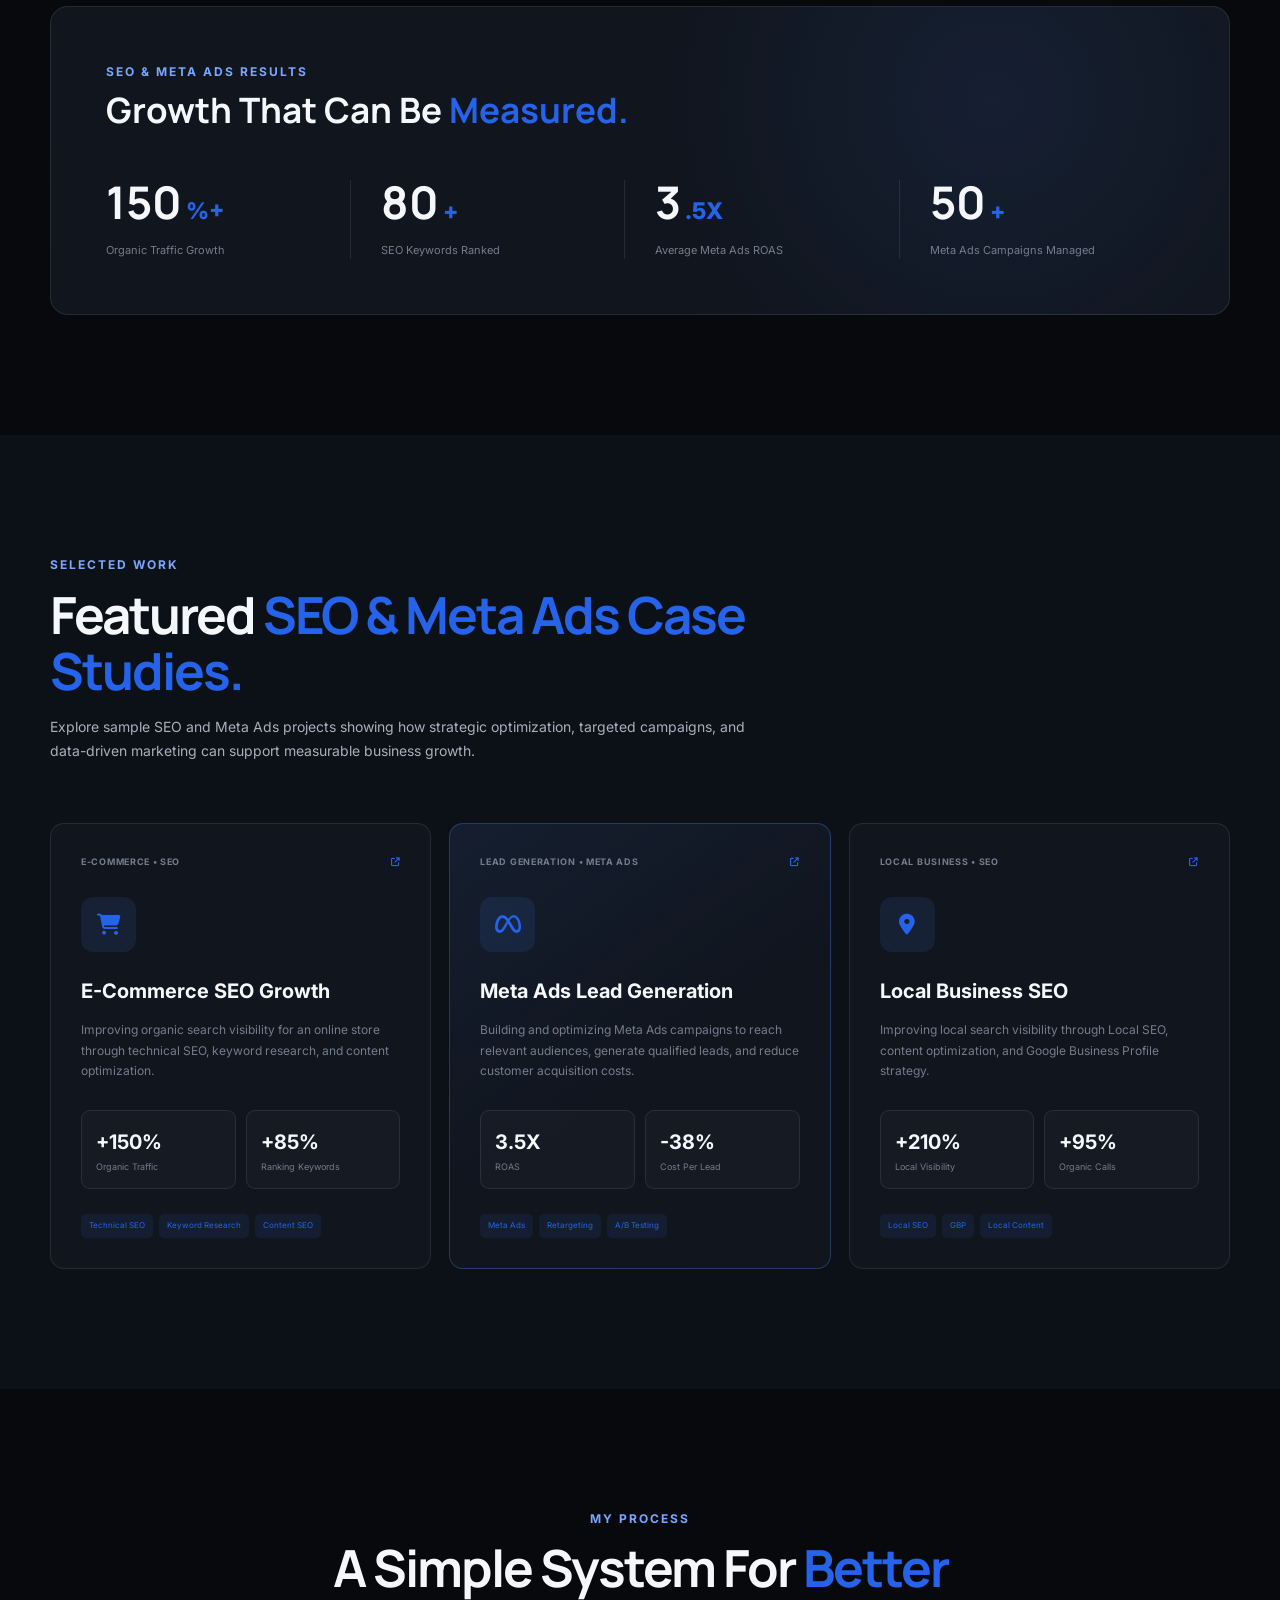
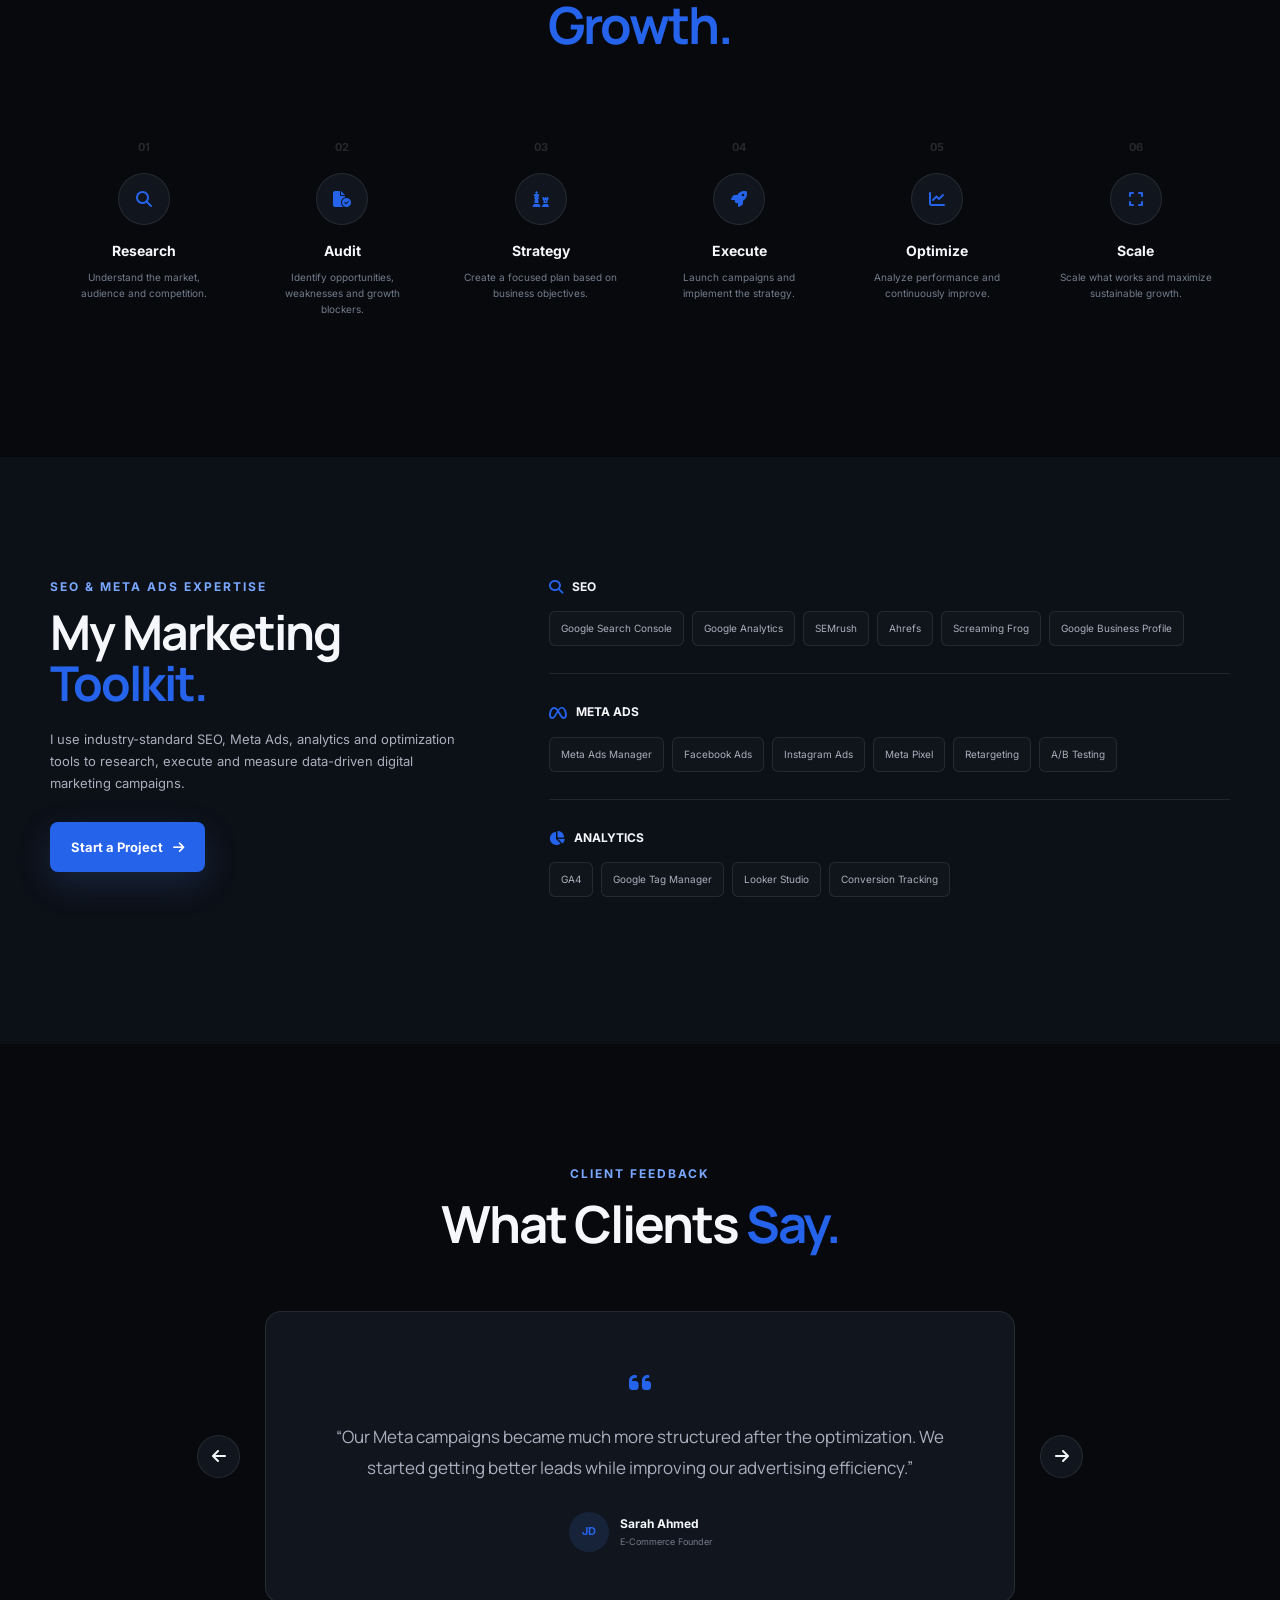
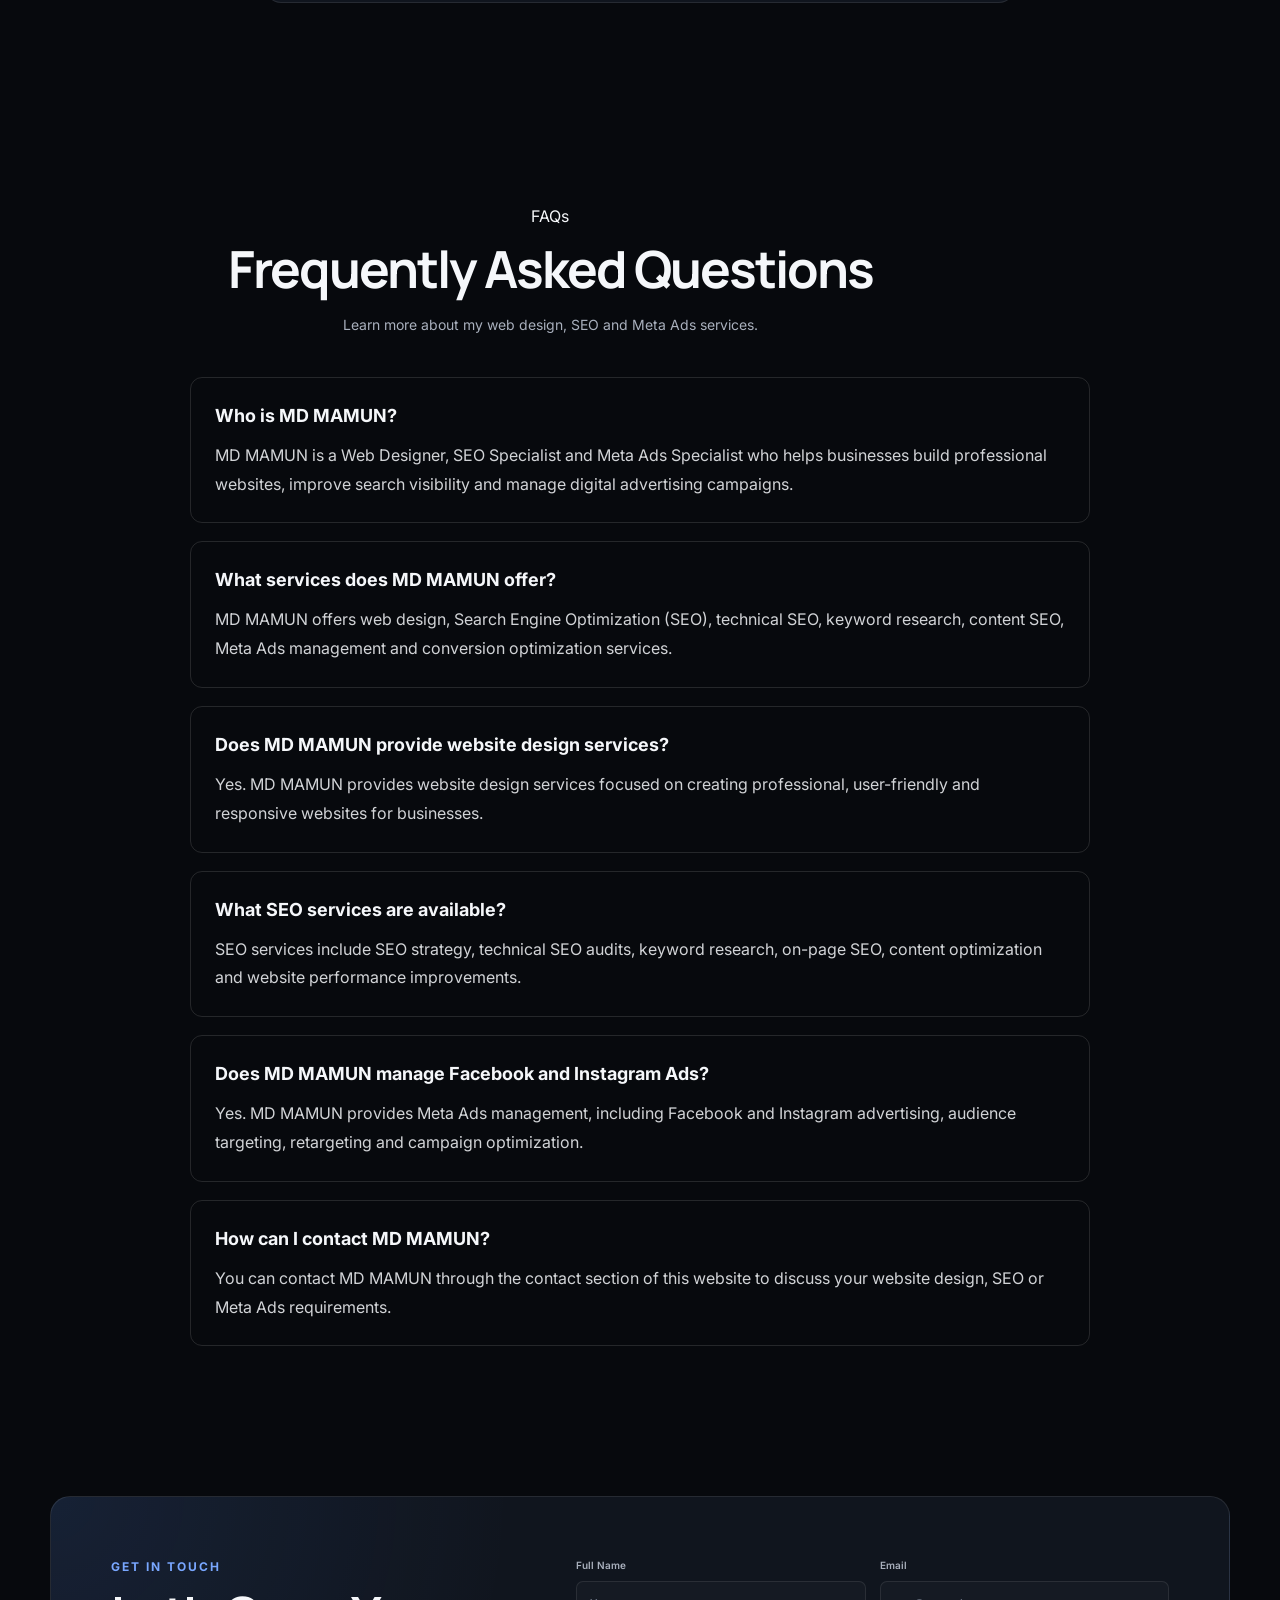
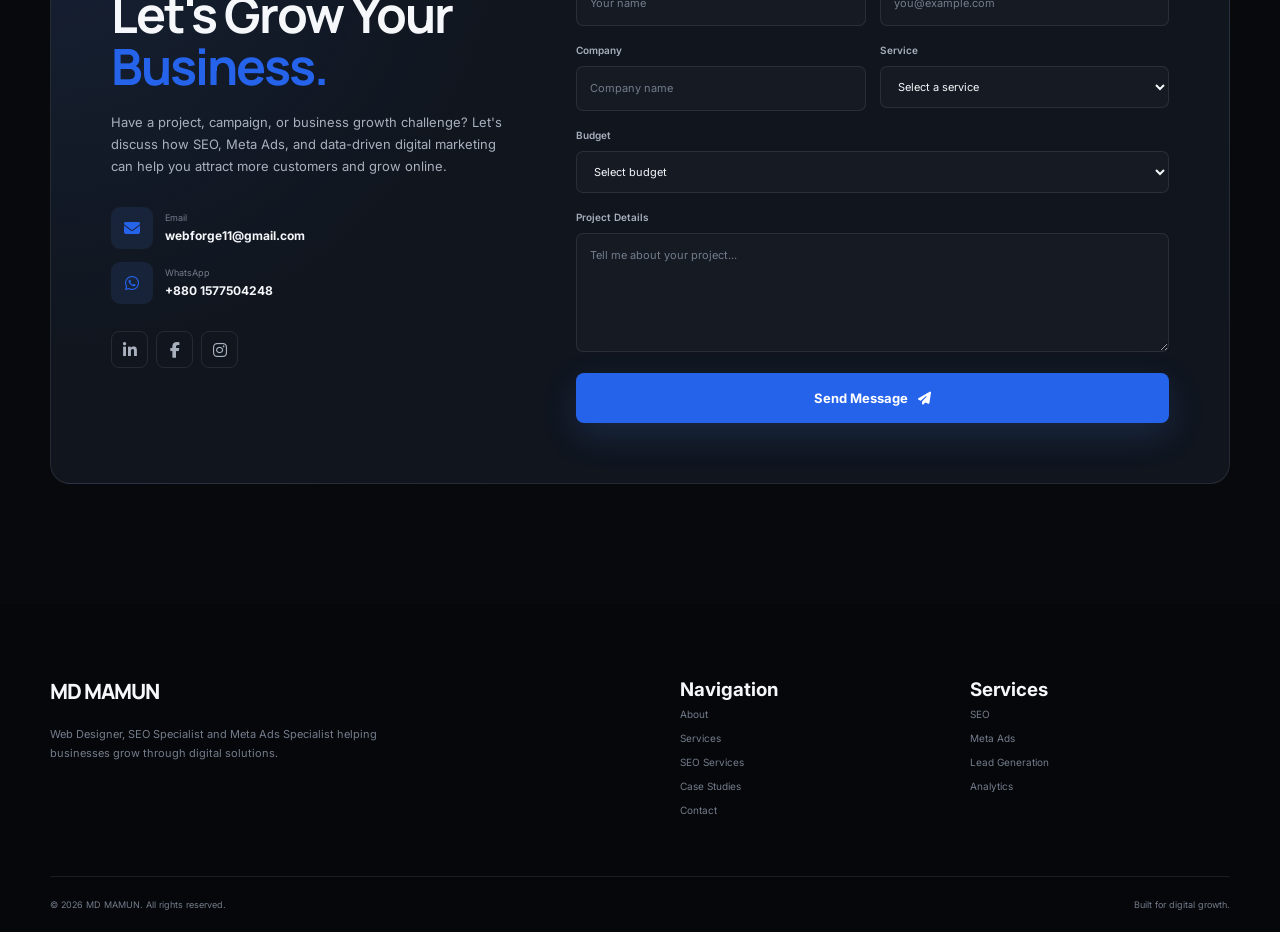
==== commit 47d11226: "Improve Homepage Internal Linking and Footer Navigation" ====
--- a/index.html
+++ b/index.html
@@ -598,8 +598,9 @@
                         </p>
 
                         <a href="#contact">
-                            Learn More <i class="fa-solid fa-arrow-right"></i>
-                        </a>
+    Discuss Technical SEO
+    <i class="fa-solid fa-arrow-right"></i>
+</a>
 
                     </div>
 
@@ -1441,6 +1442,7 @@
                     <h3>Navigation</h3>
                     <a href="#about">About</a>
                     <a href="#services">Services</a>
+                    <a href="/seo-services">SEO Services</a>
                     <a href="#case-studies">Case Studies</a>
                     <a href="#contact">Contact</a>
                 </div>
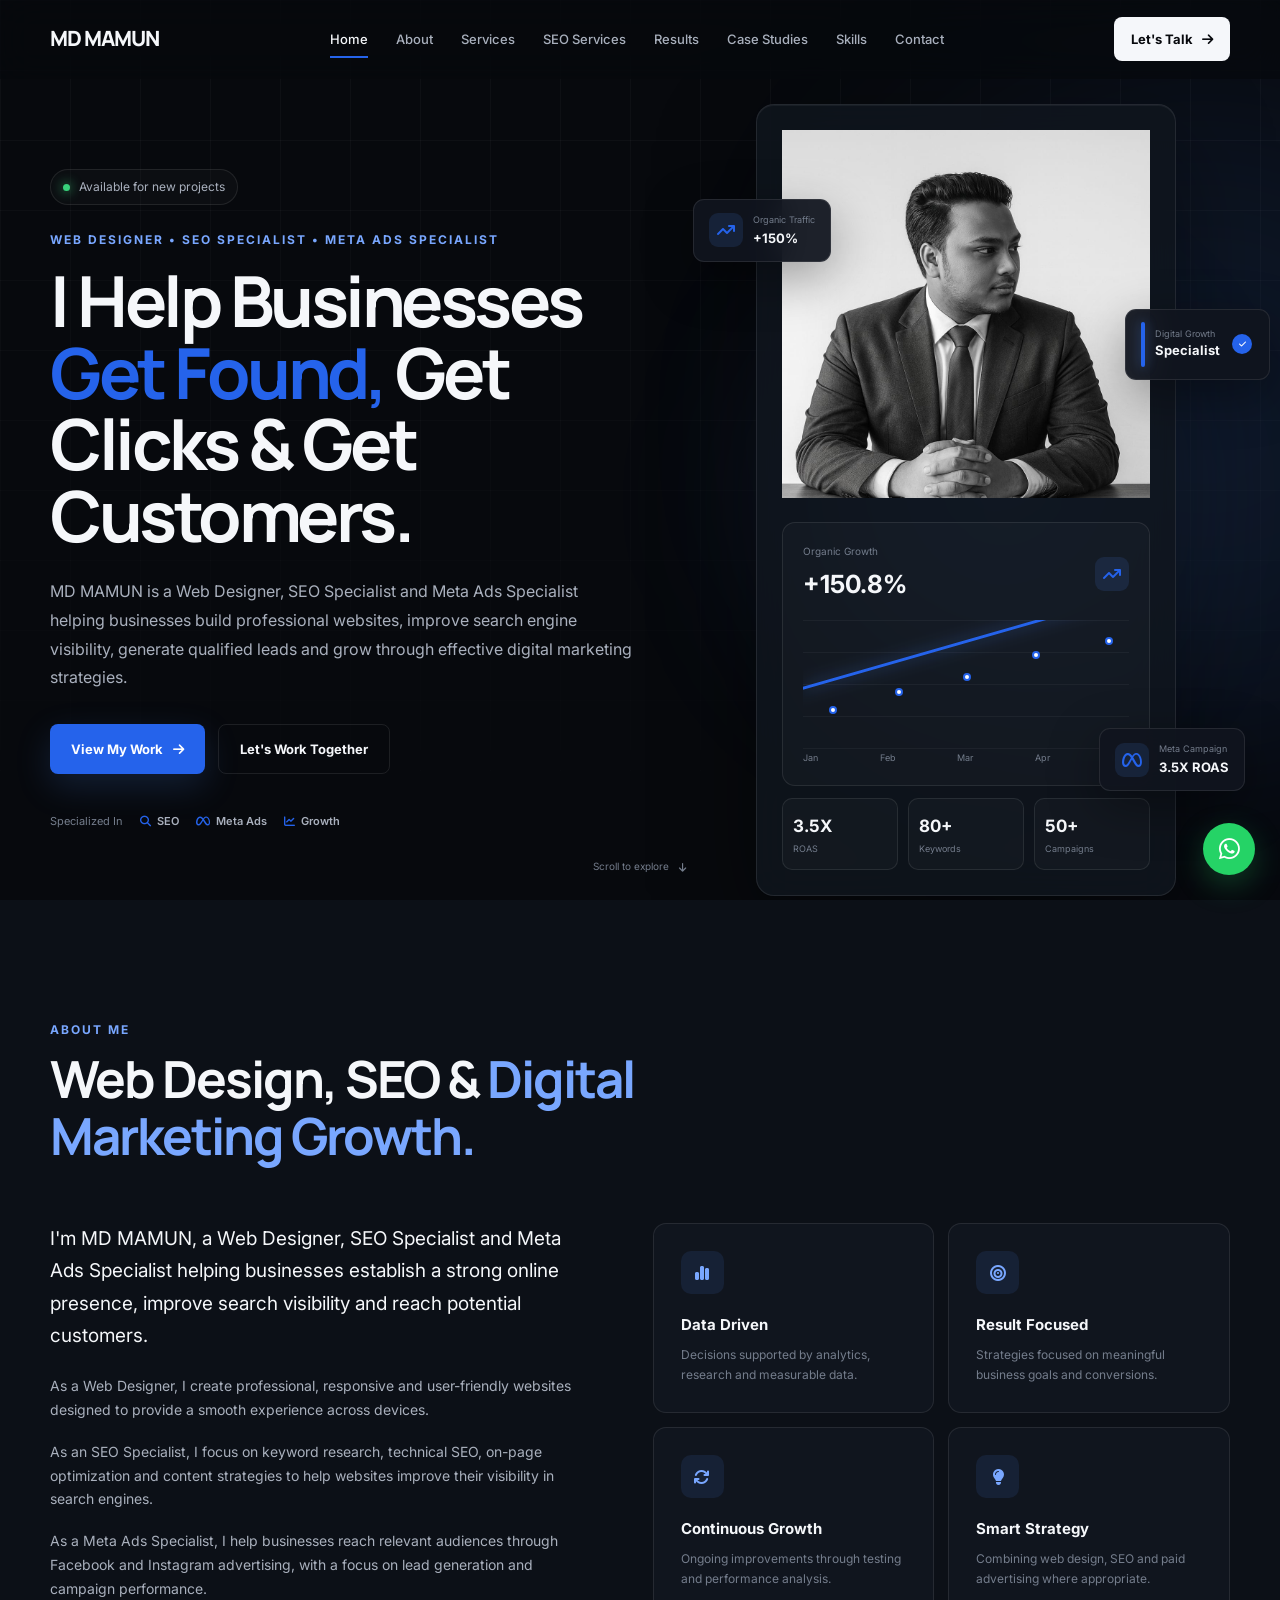
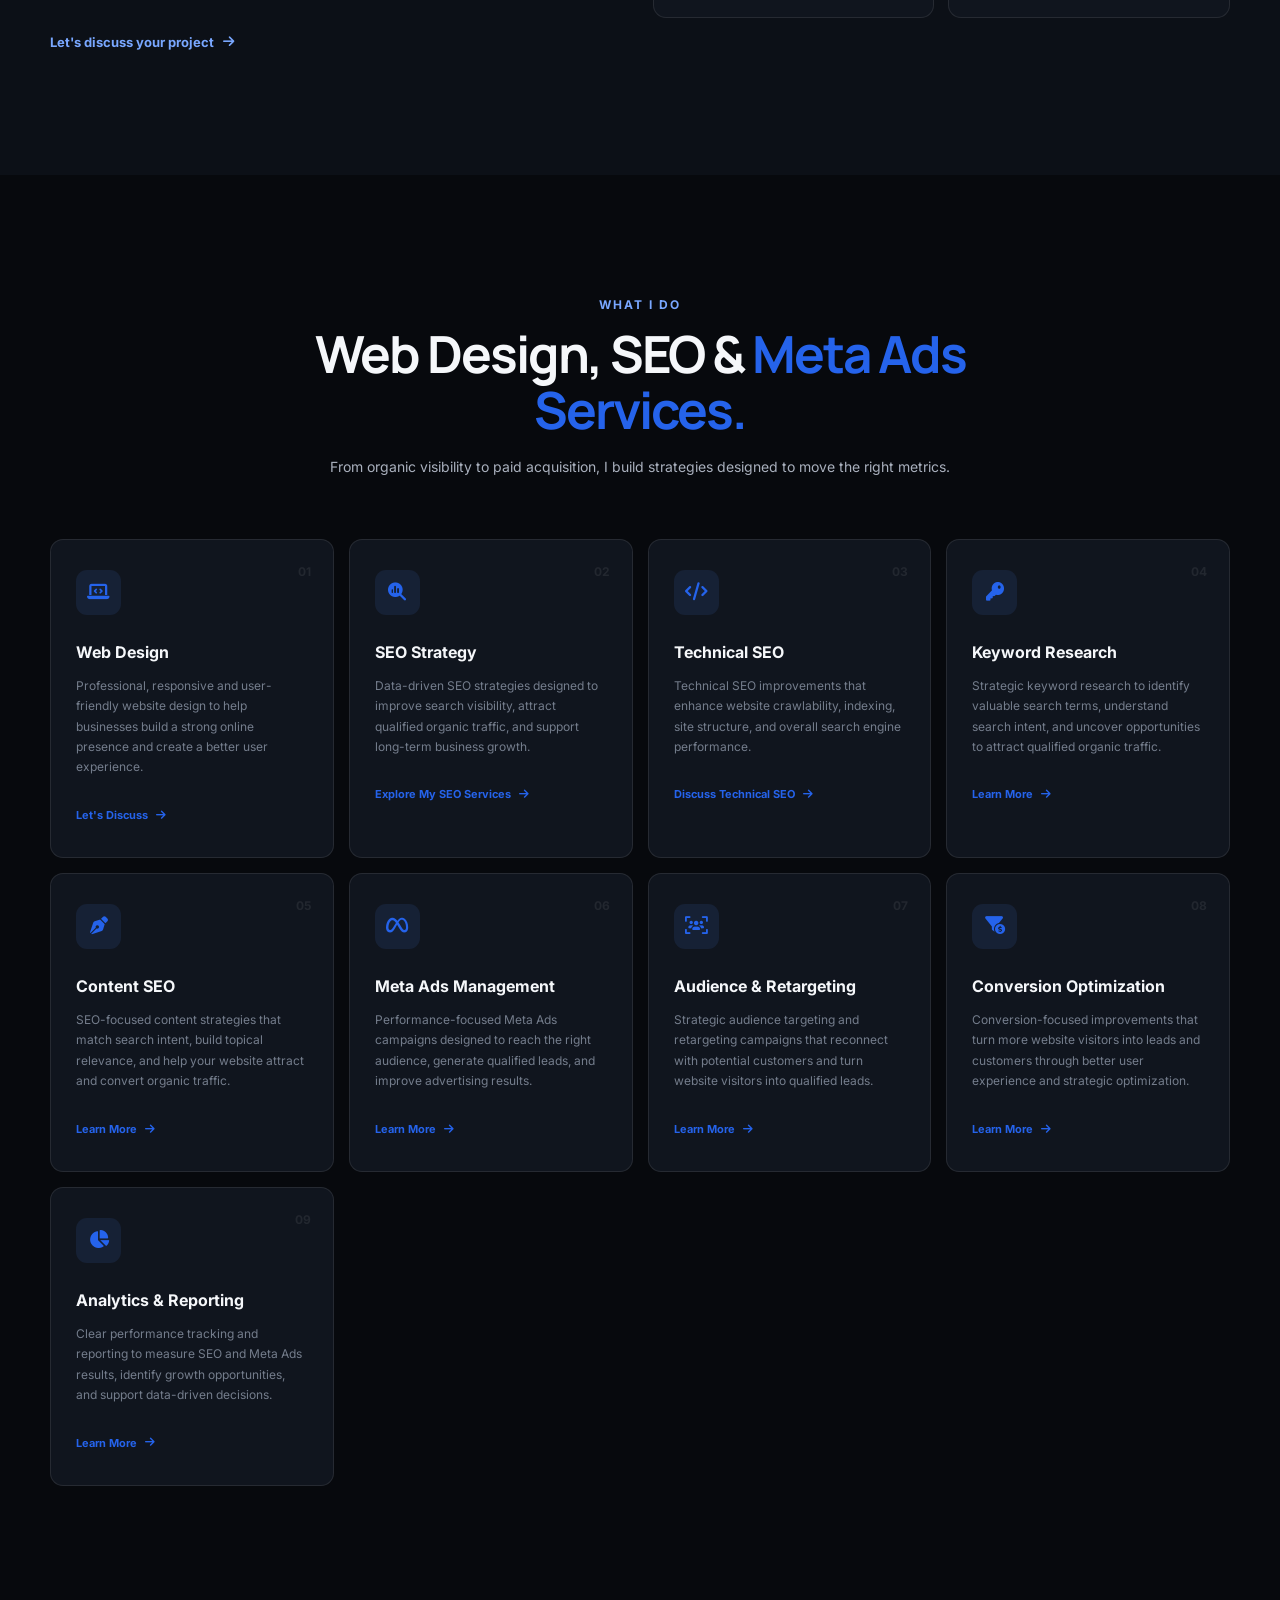
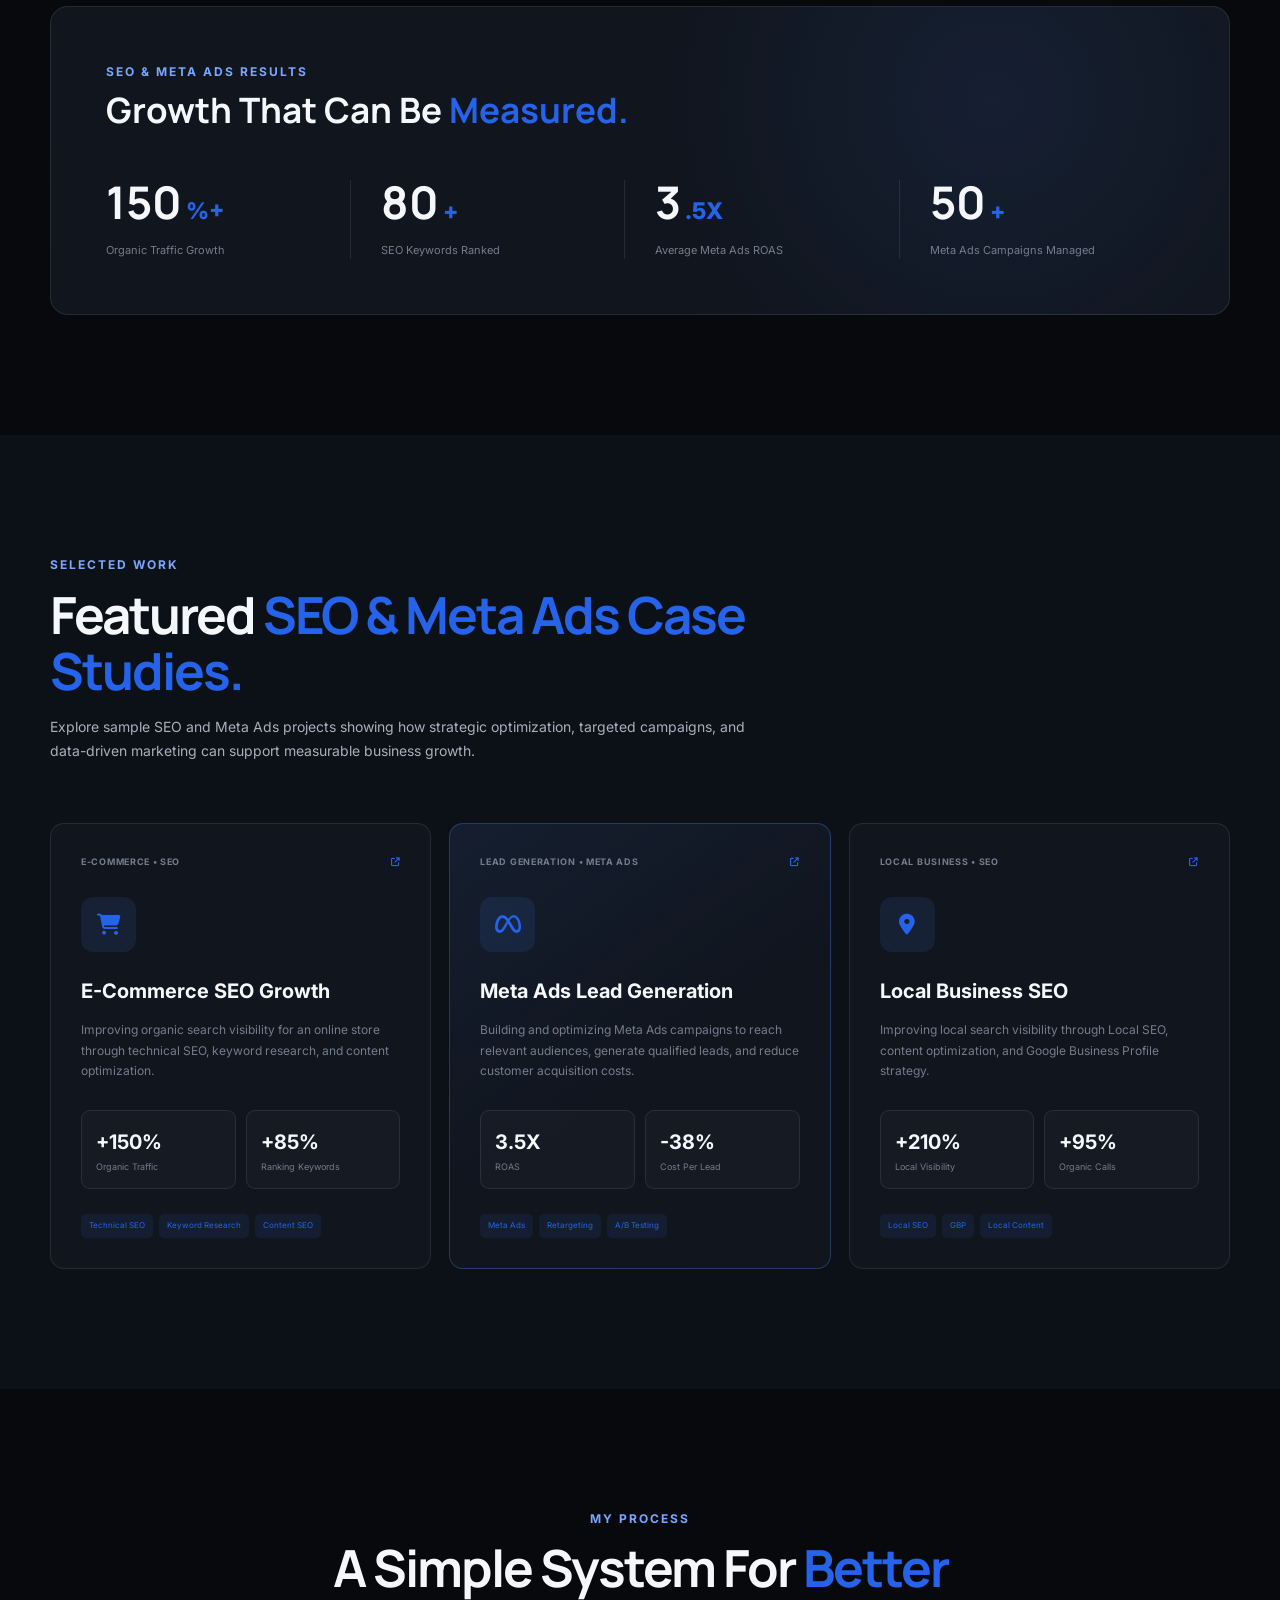
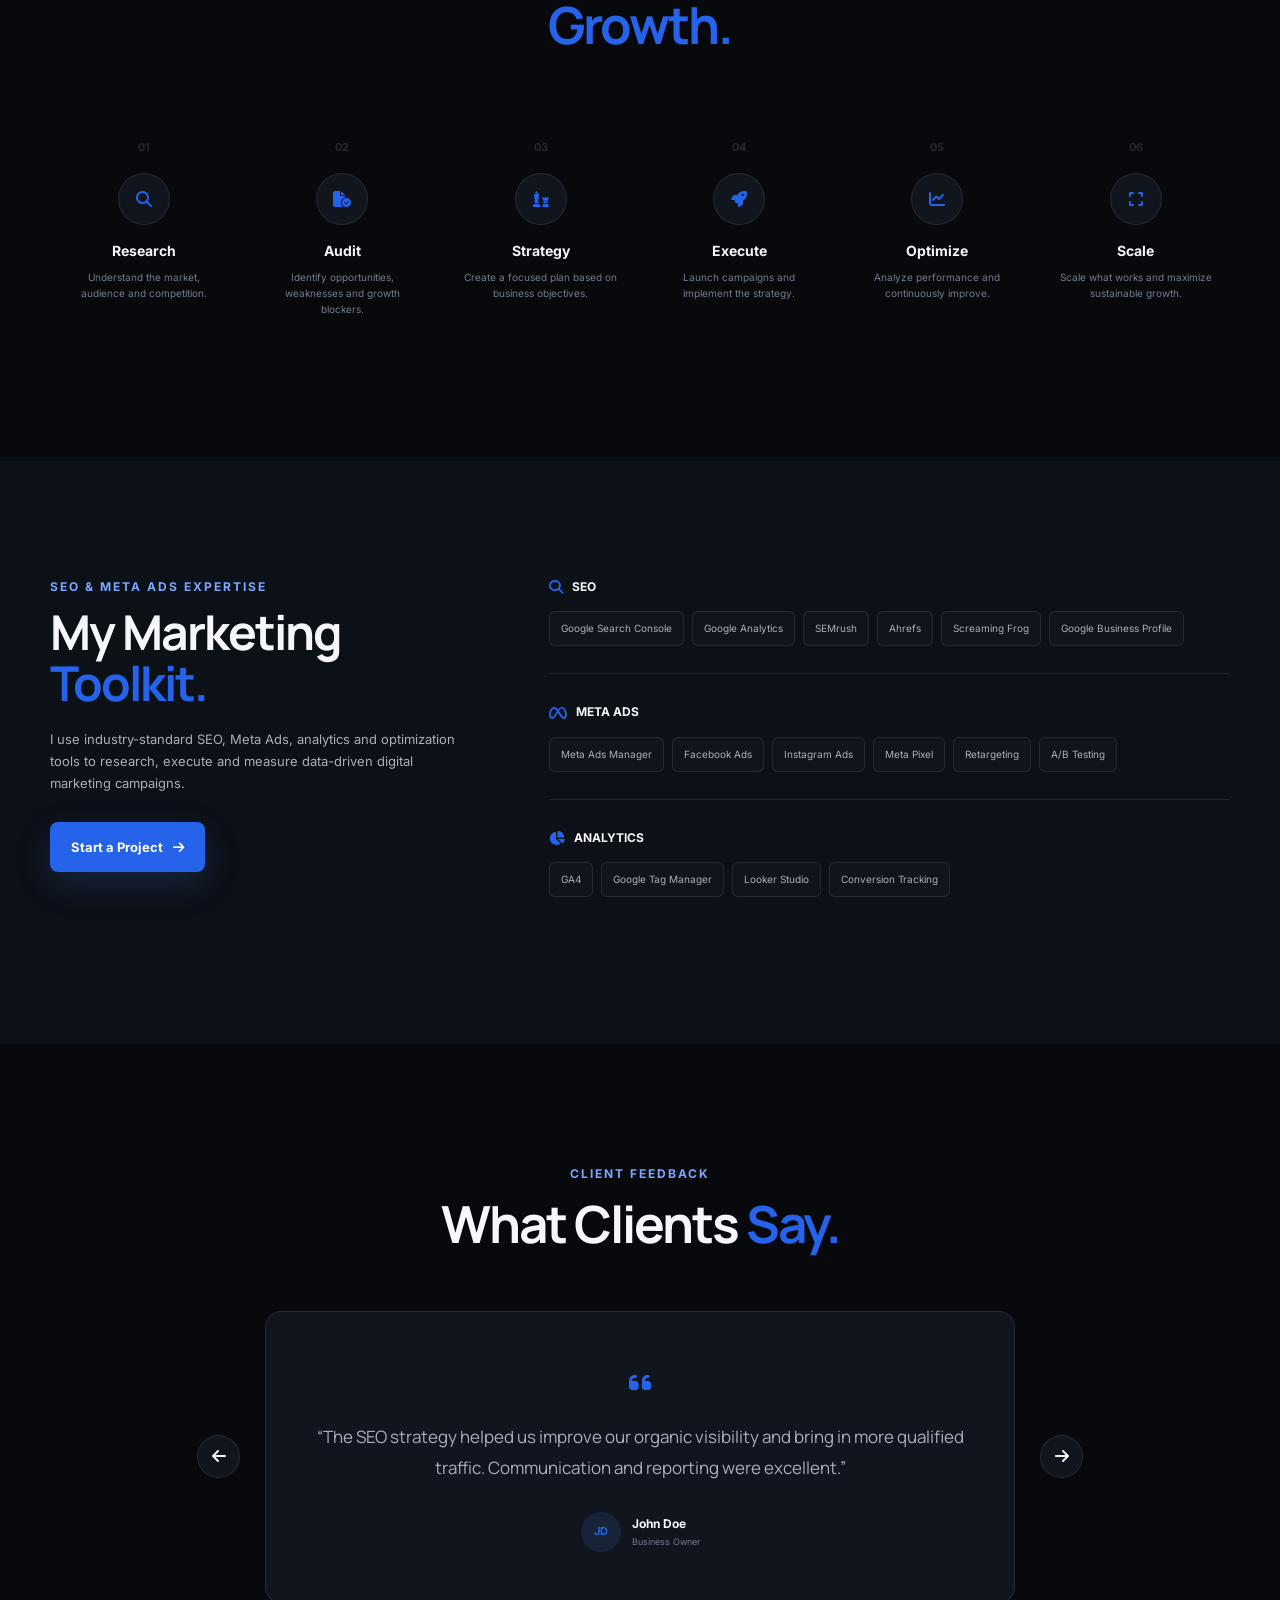
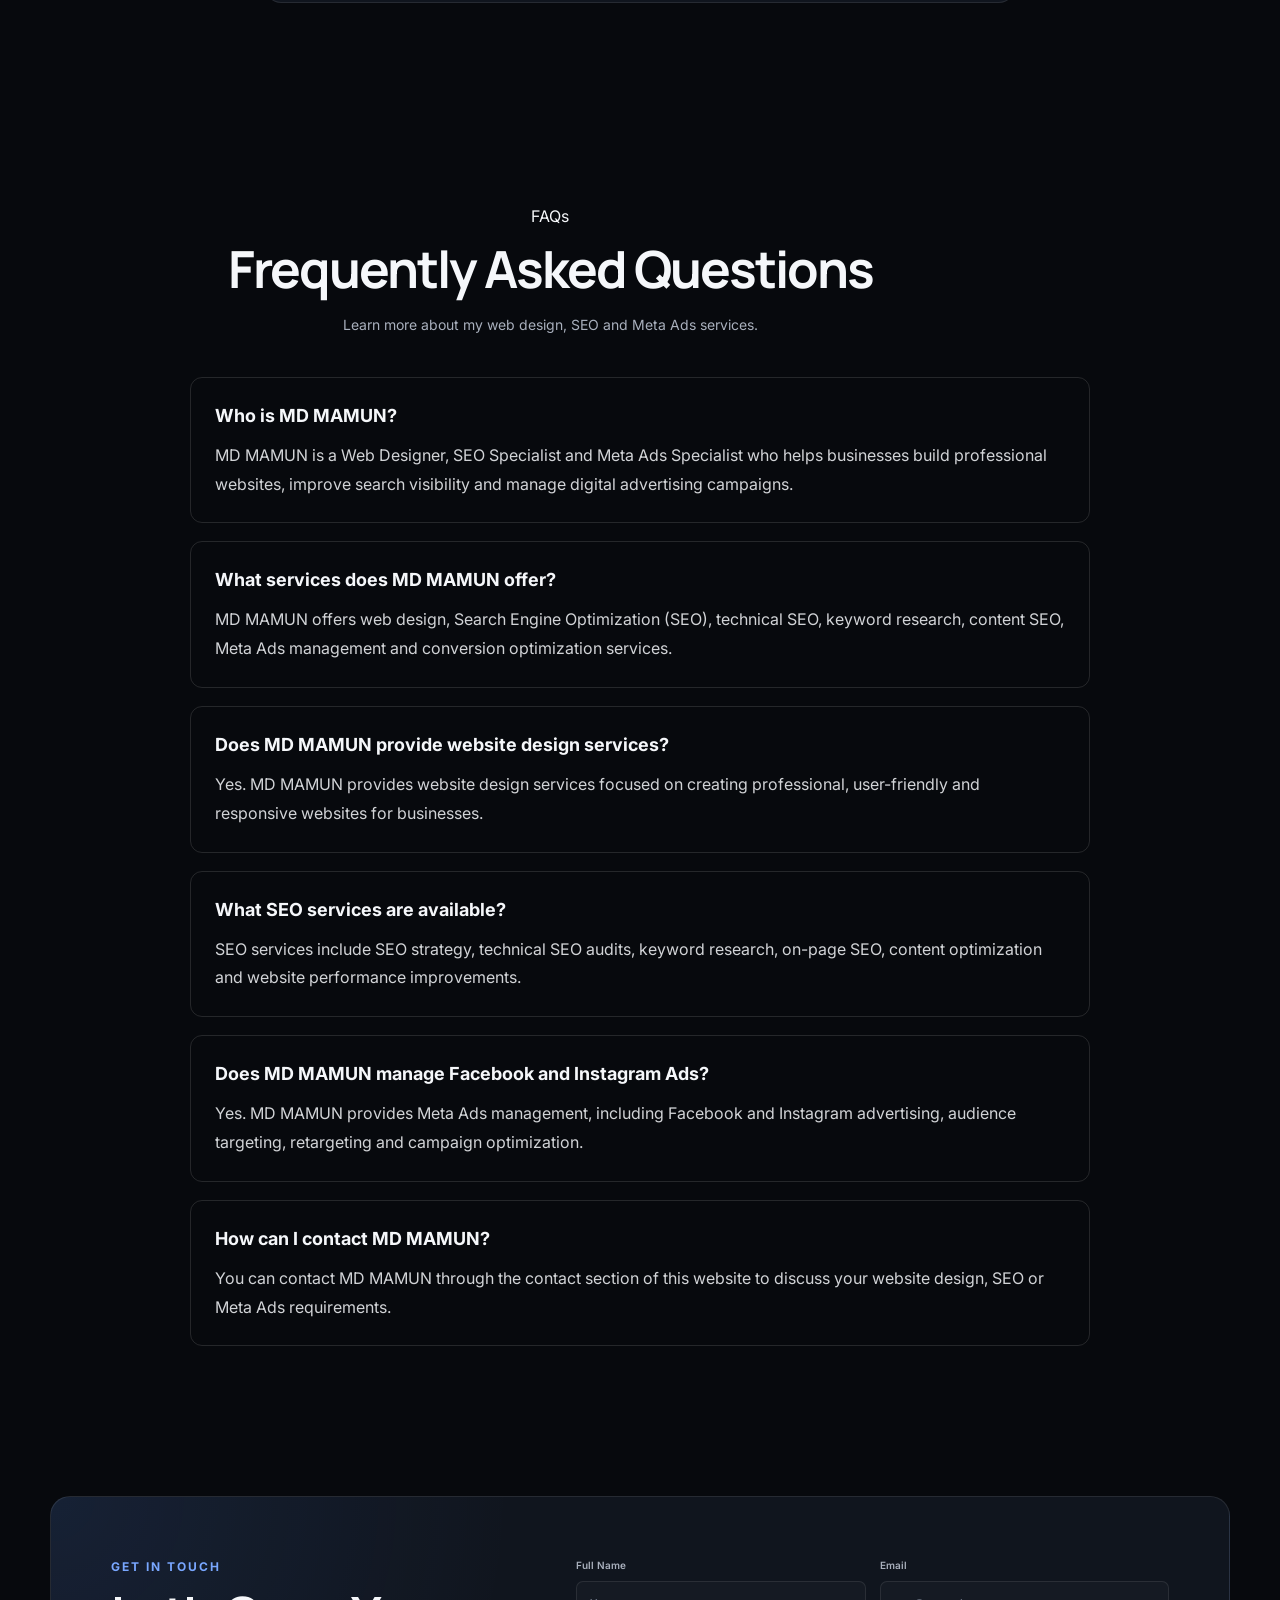
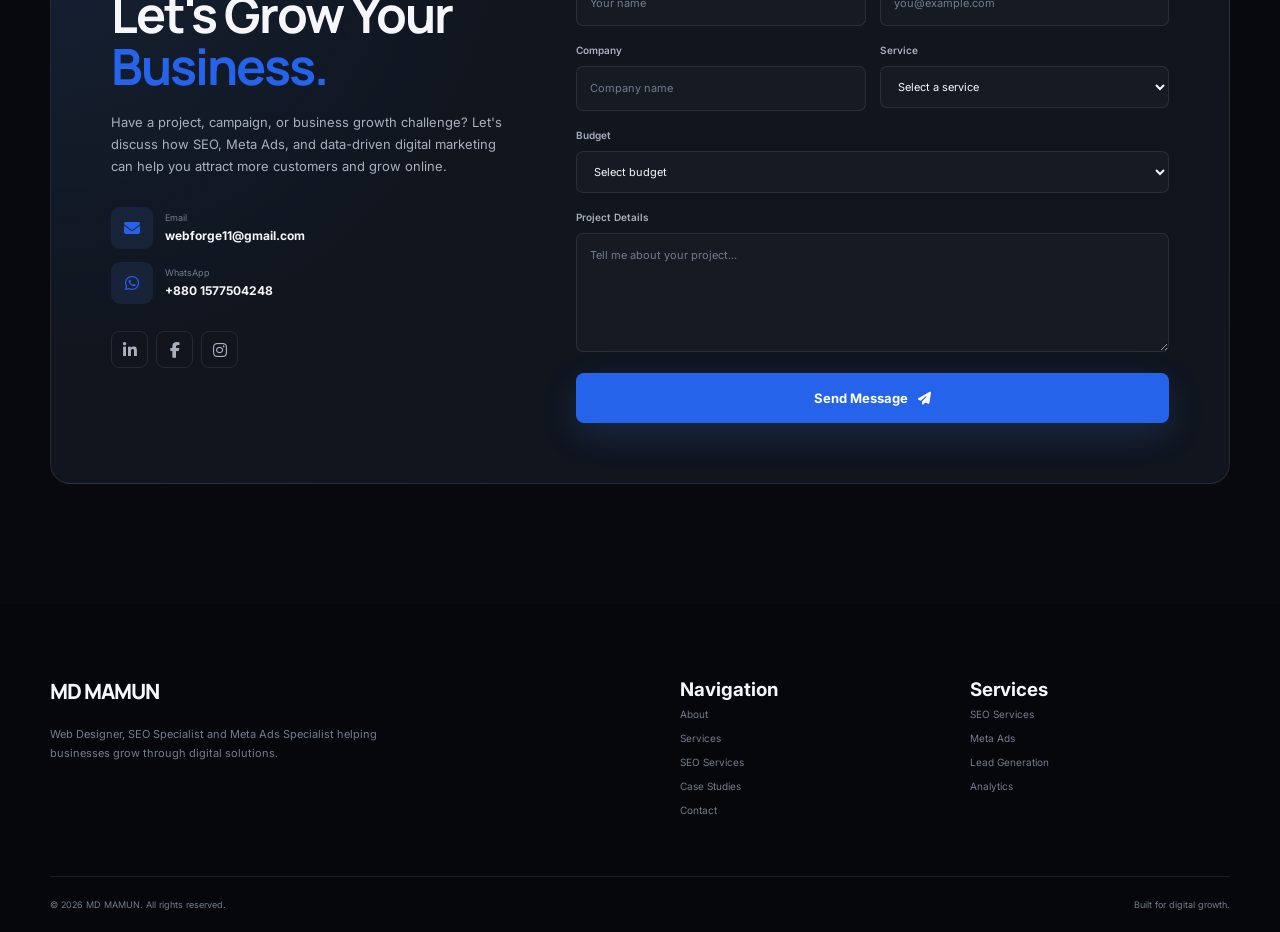
==== commit 4ad81471: "Improve Footer Internal Linking for SEO Services" ====
--- a/index.html
+++ b/index.html
@@ -1449,7 +1449,7 @@
 
                 <div>
                     <h3>Services</h3>
-                    <a href="#services">SEO</a>
+                    <a href="/seo-services">SEO Services</a>
                     <a href="#services">Meta Ads</a>
                     <a href="#services">Lead Generation</a>
                     <a href="#services">Analytics</a>
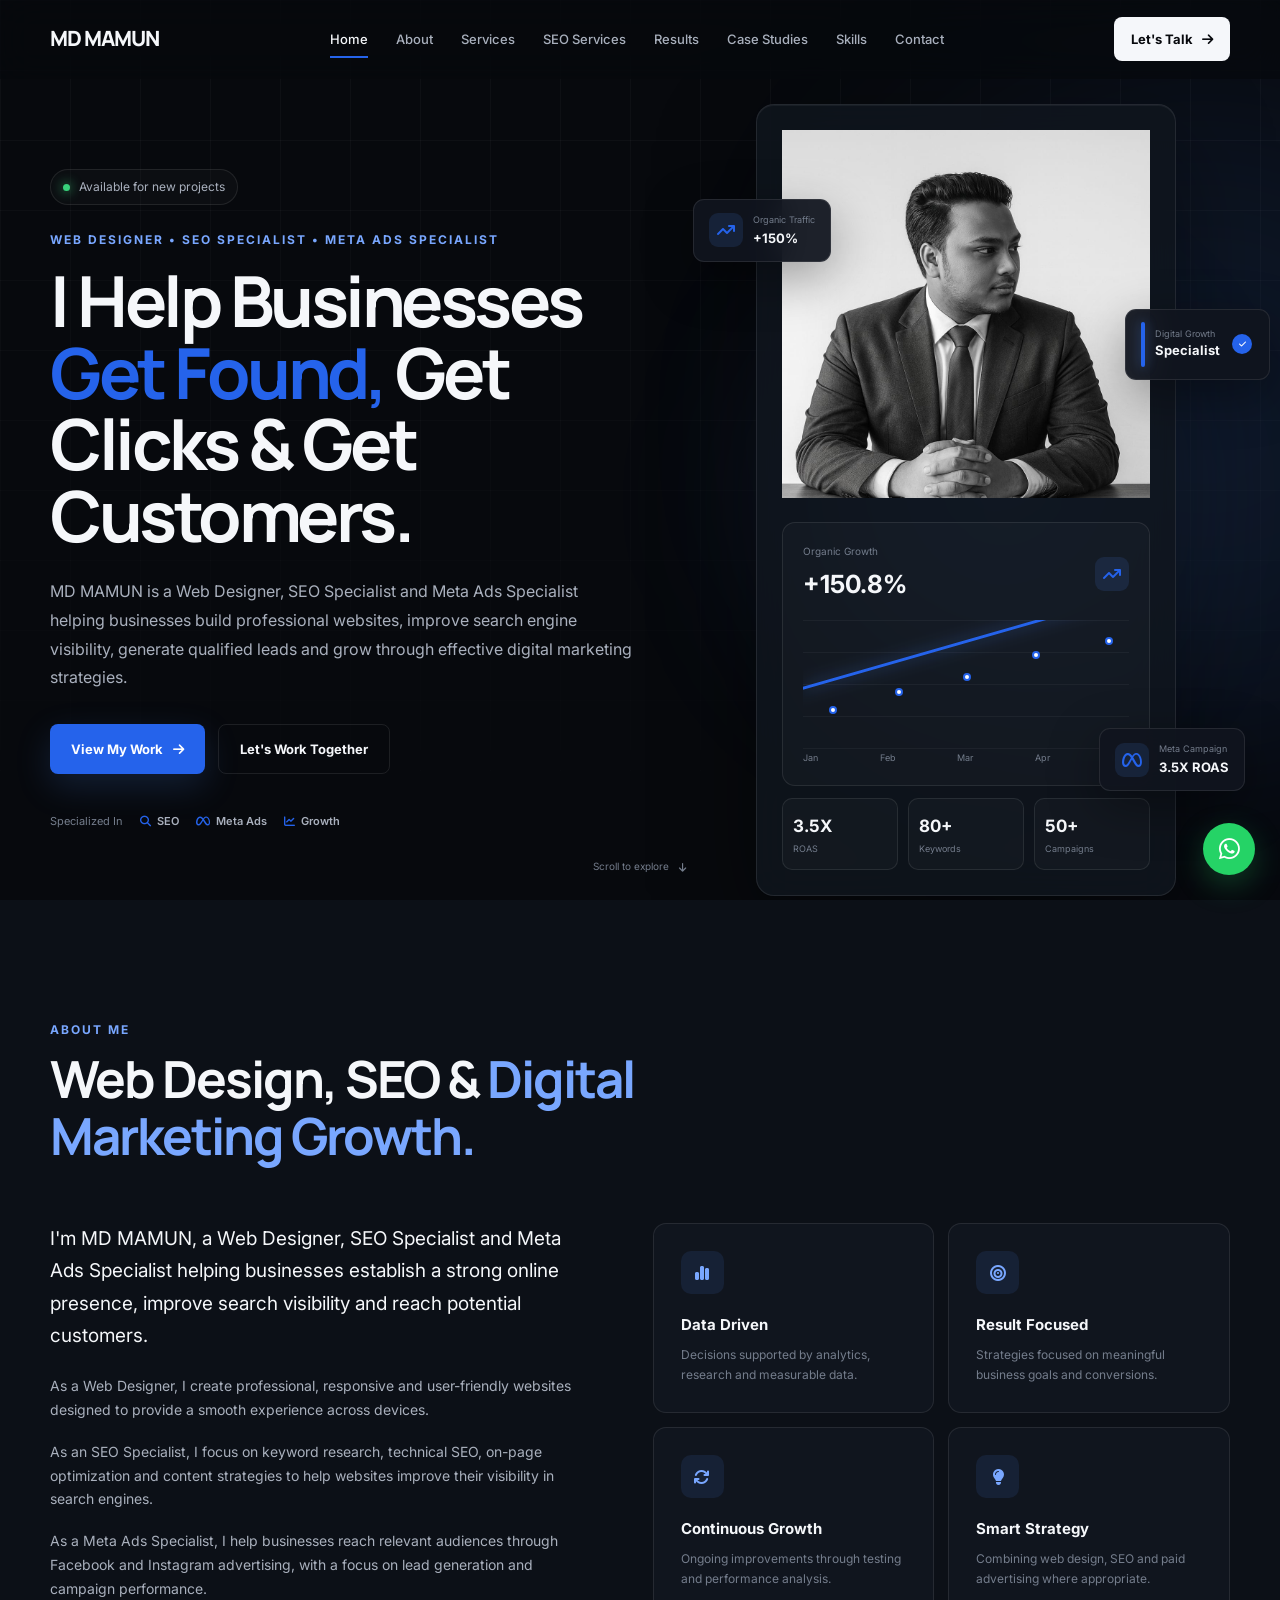
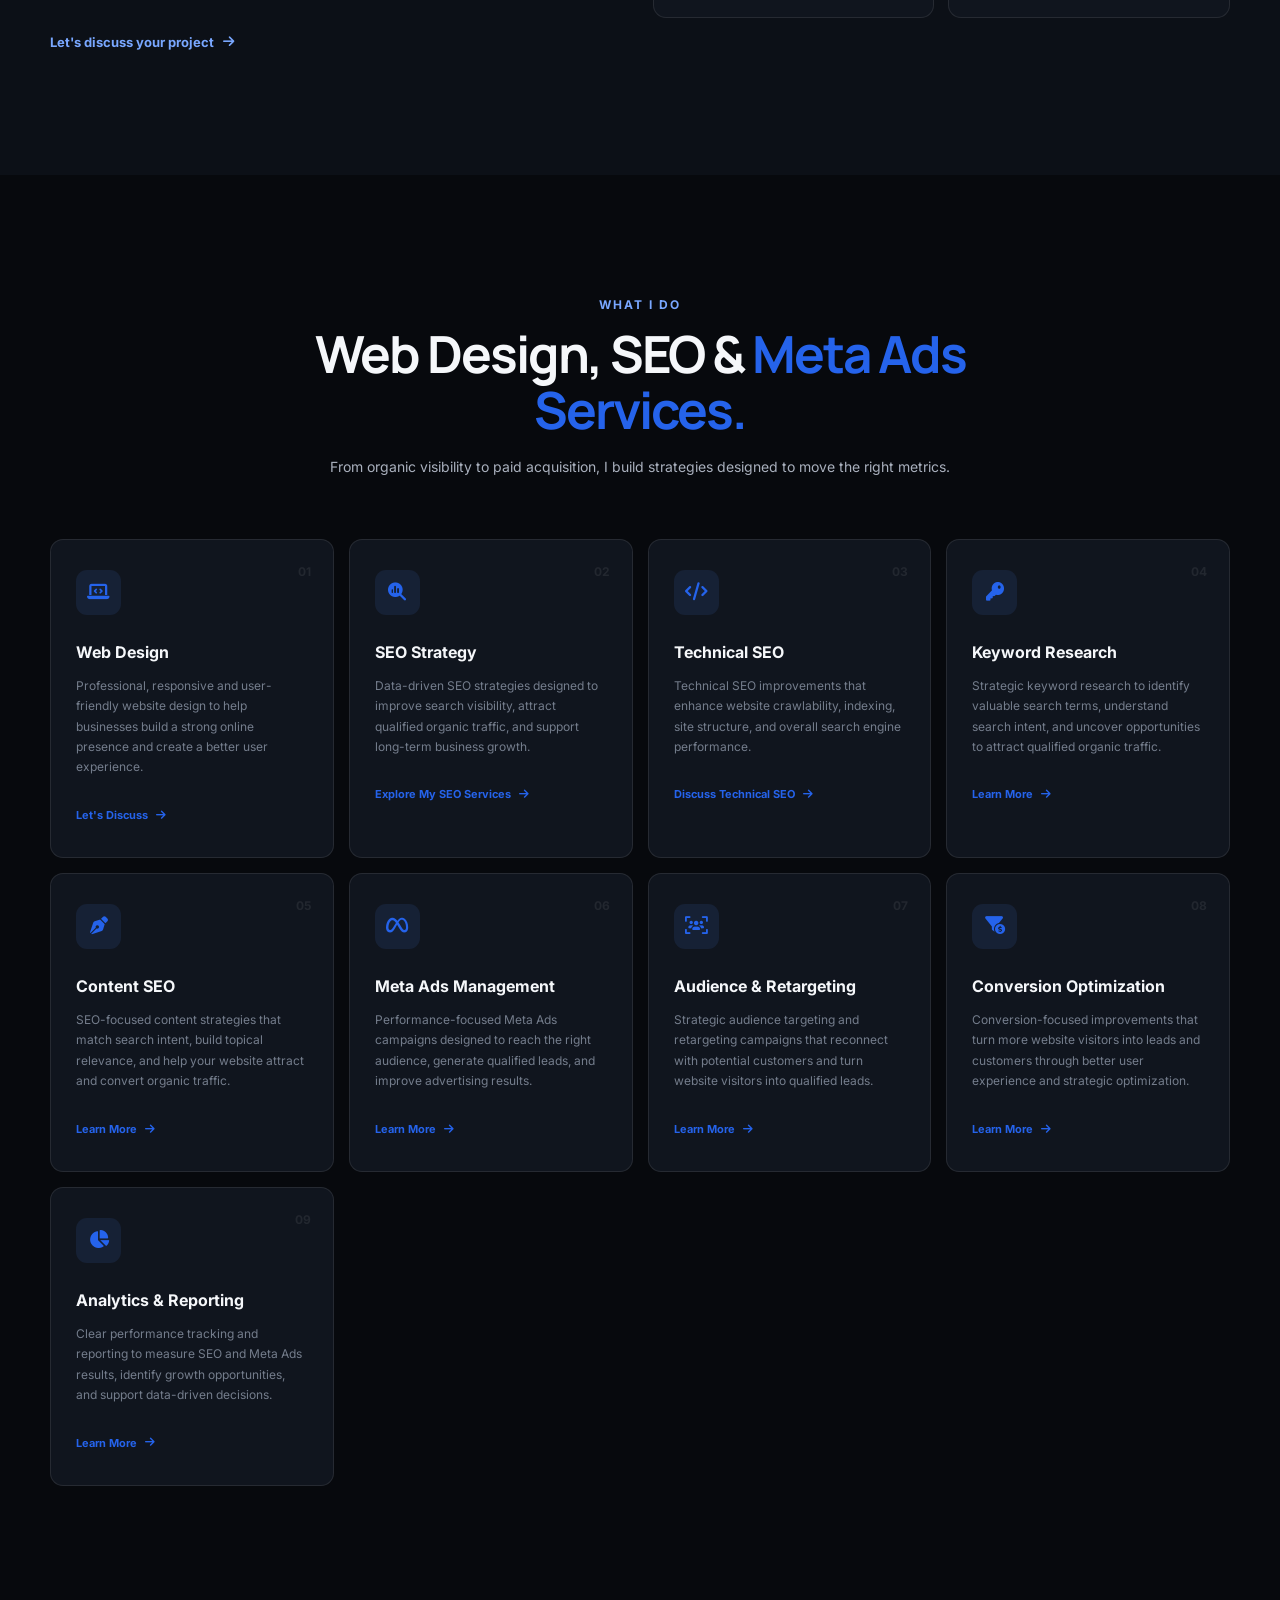
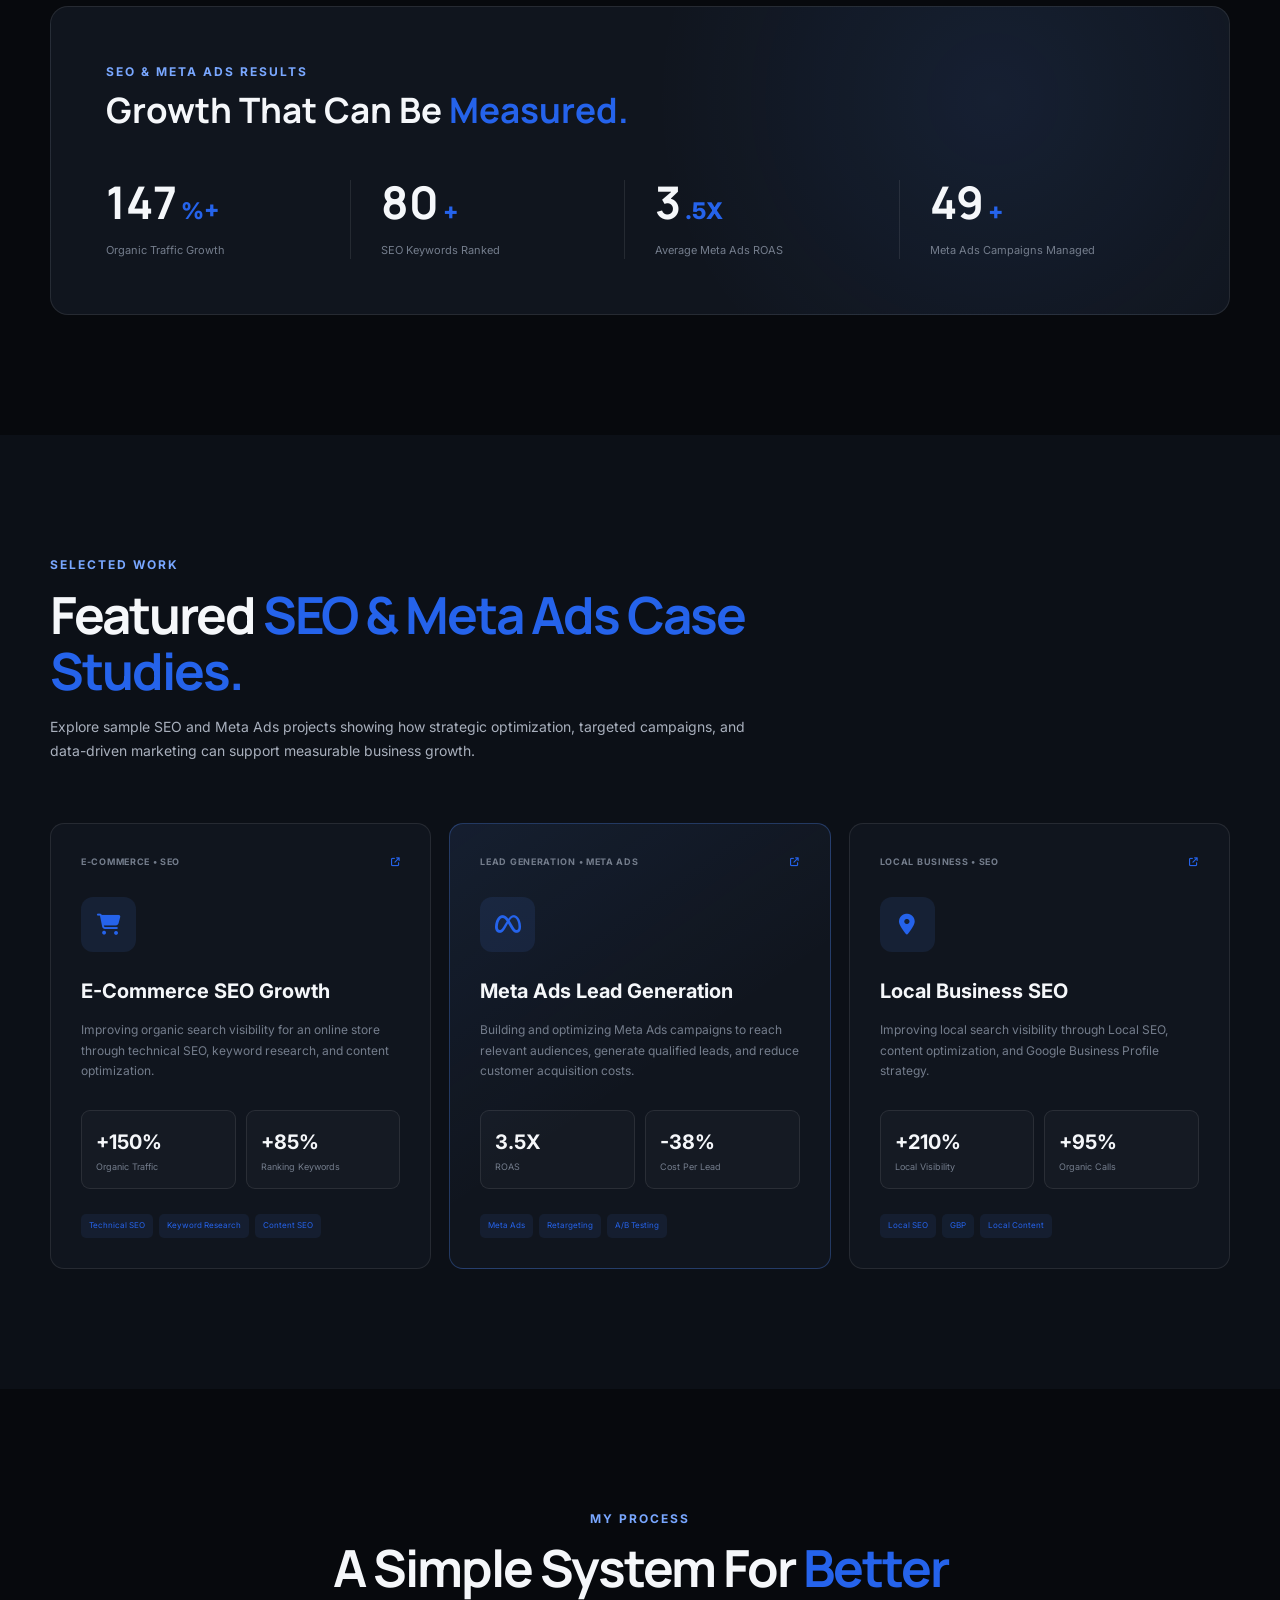
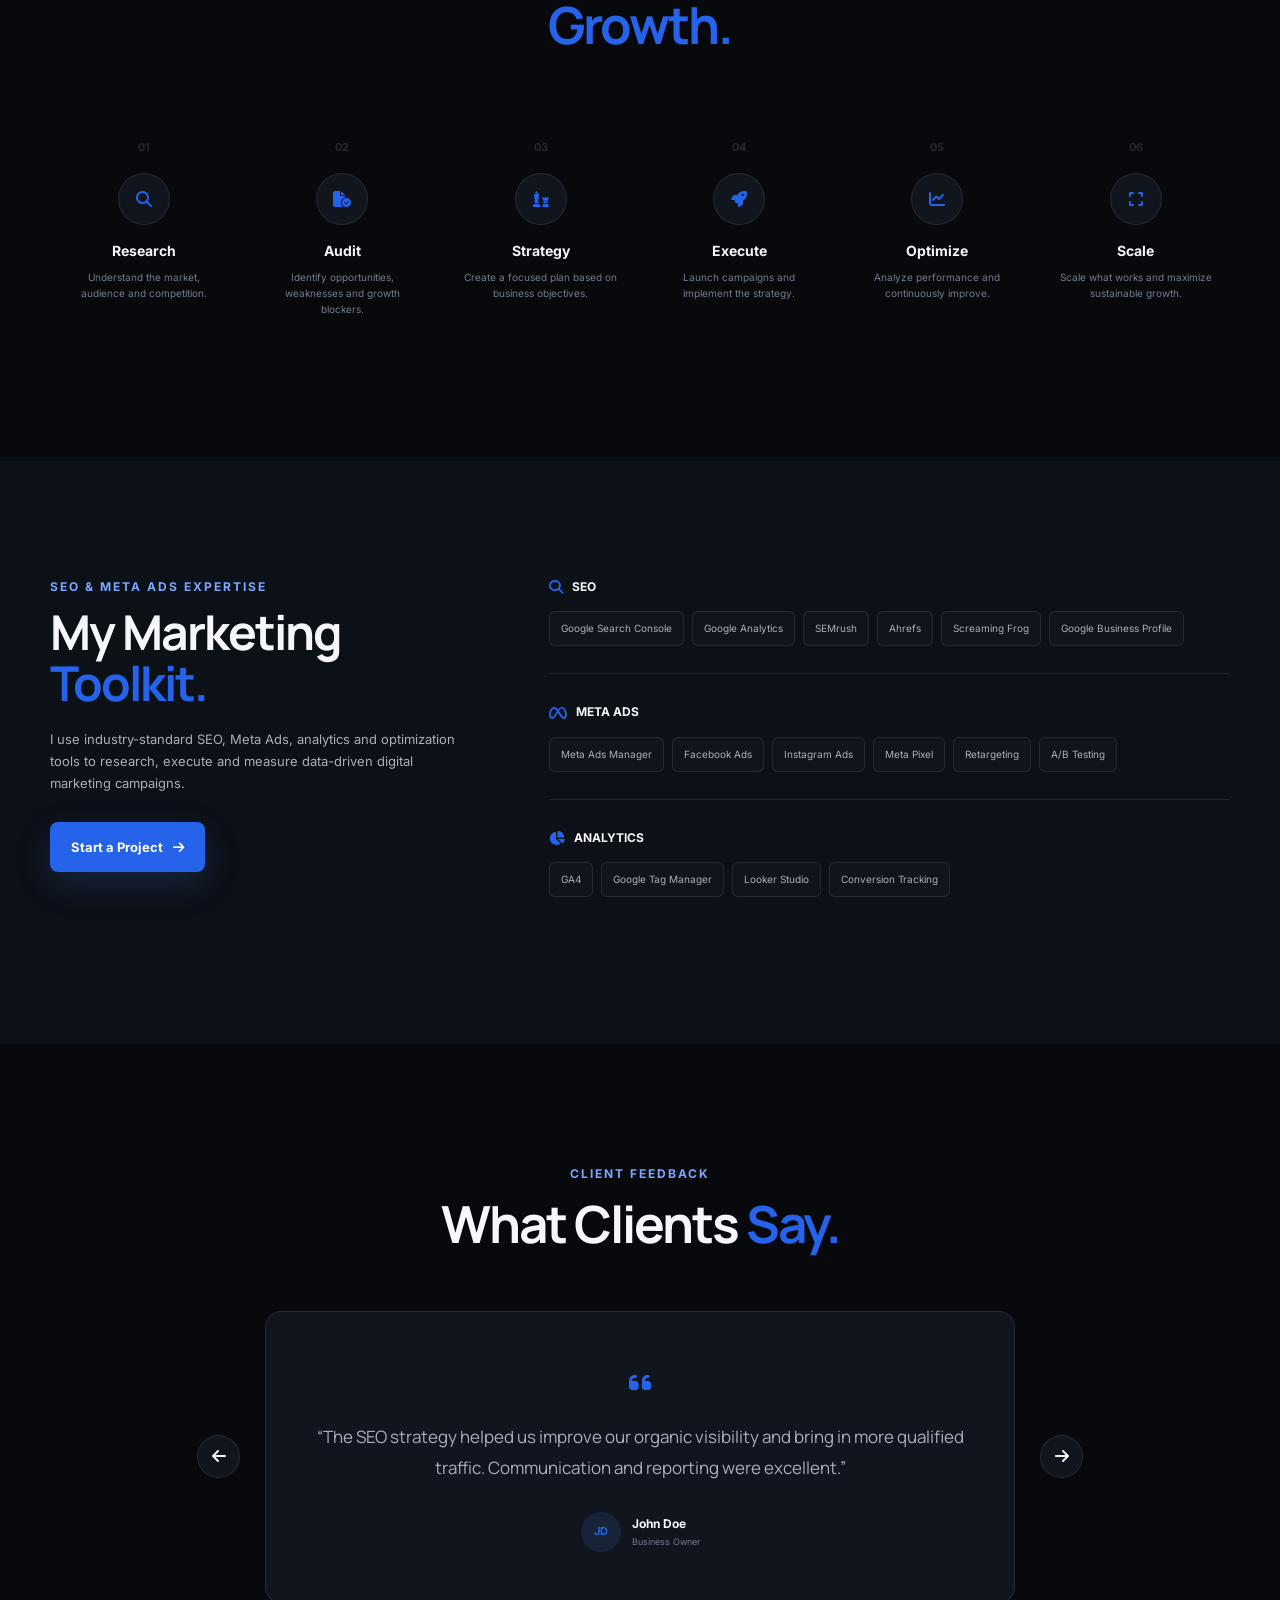
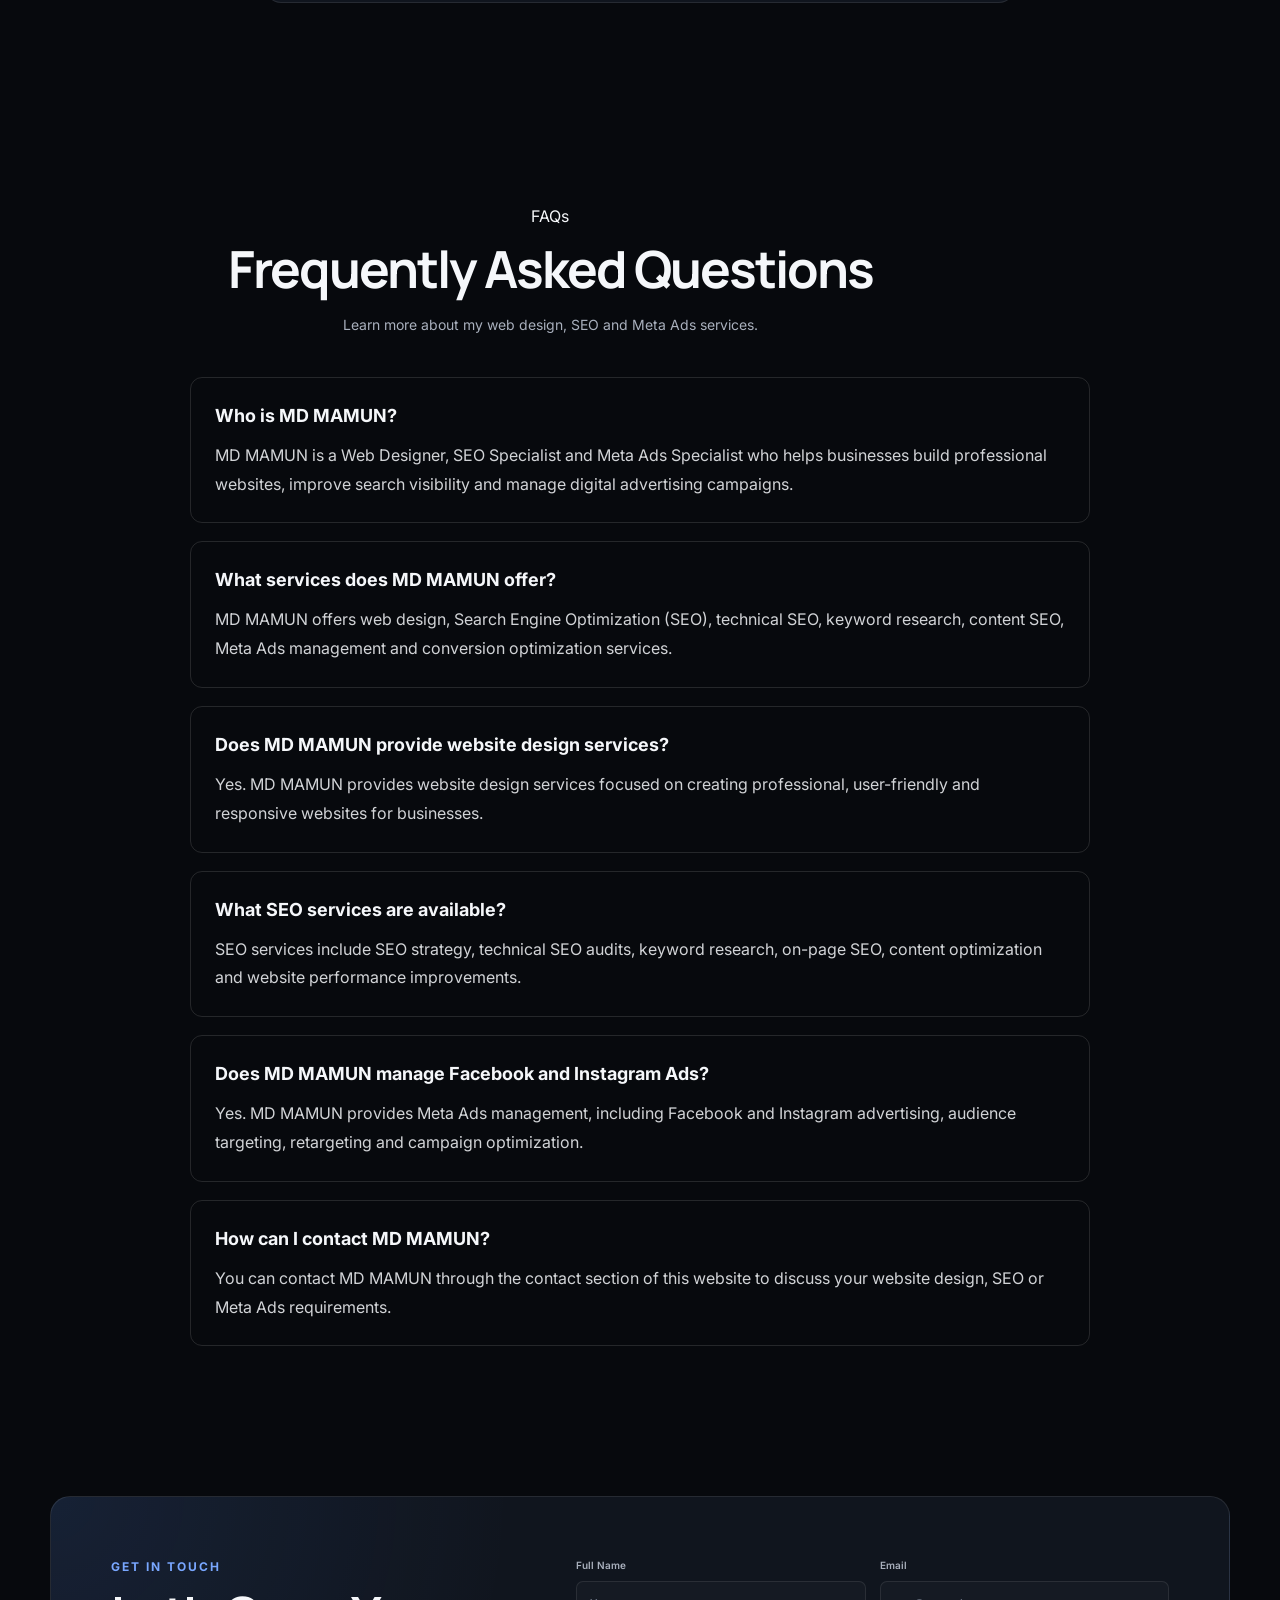
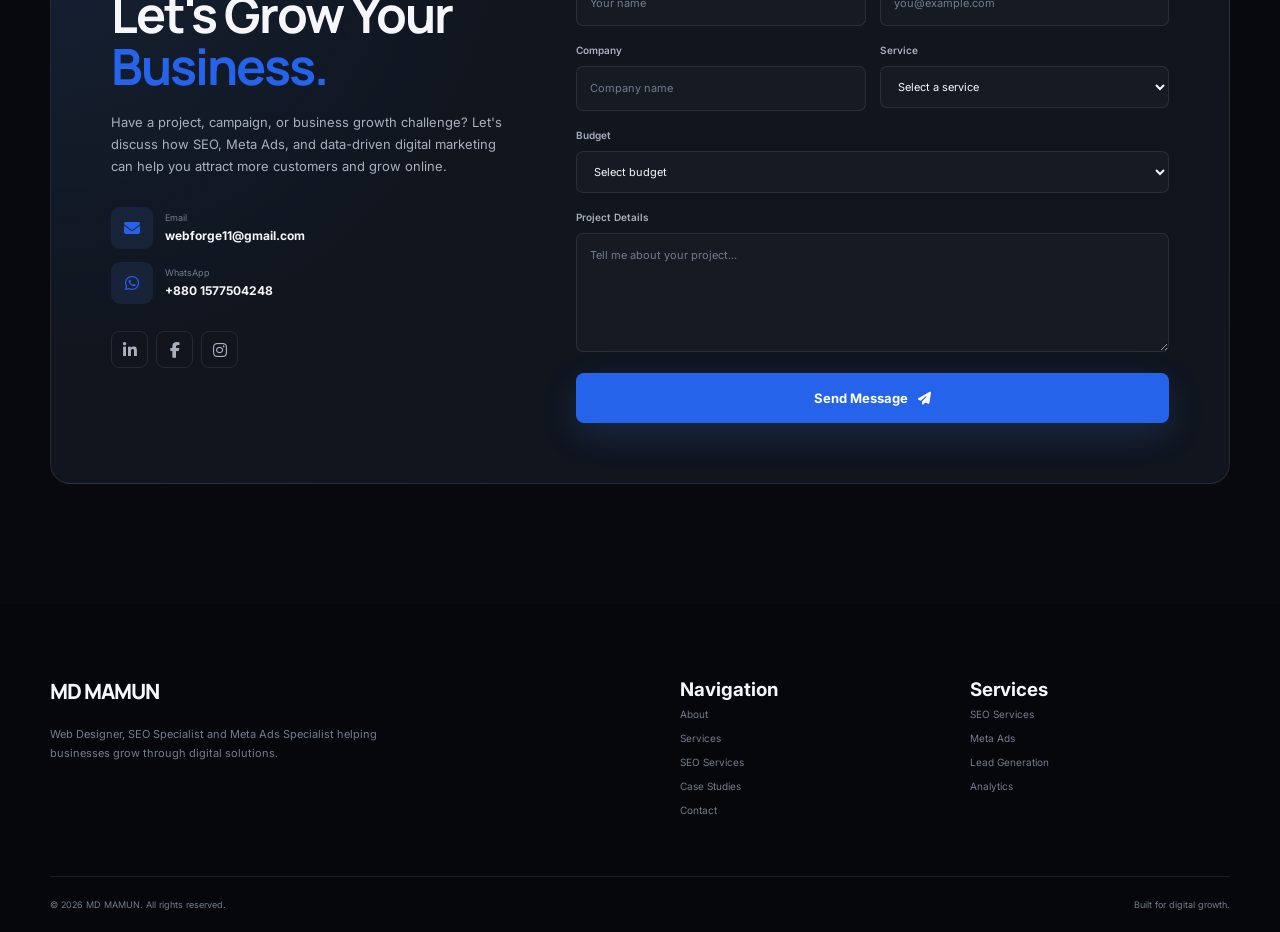
==== commit d17f7704: "Update Profile Image Alt Text for SEO" ====
--- a/index.html
+++ b/index.html
@@ -279,7 +279,7 @@
 
     <!-- BIG PROFILE IMAGE -->
     <div class="big-profile-image">
-       <img src="My Image.jpeg" alt="MD MAMUN - SEO Specialist and Meta Ads Expert">
+       <img src="My Image.jpeg" alt="MD MAMUN - Web Designer, SEO Specialist and Meta Ads Specialist">
 </div>
 
 
